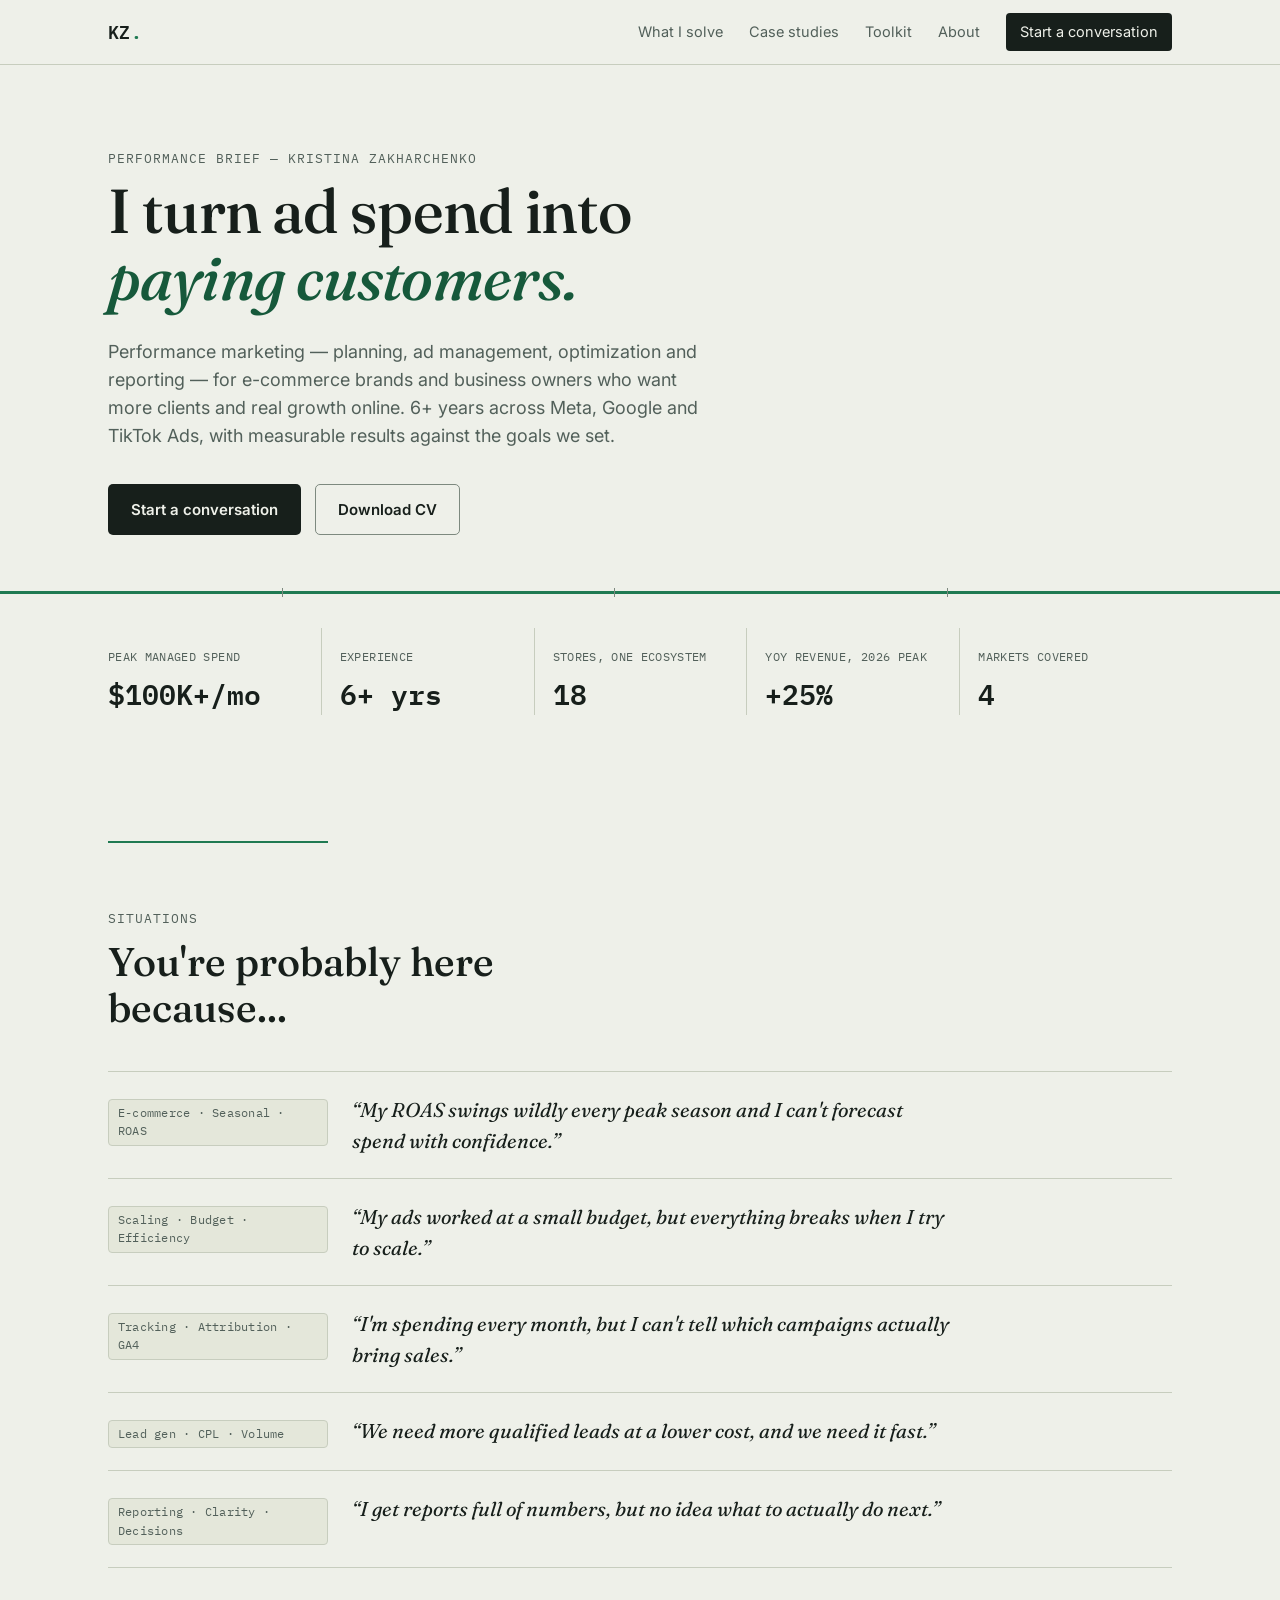
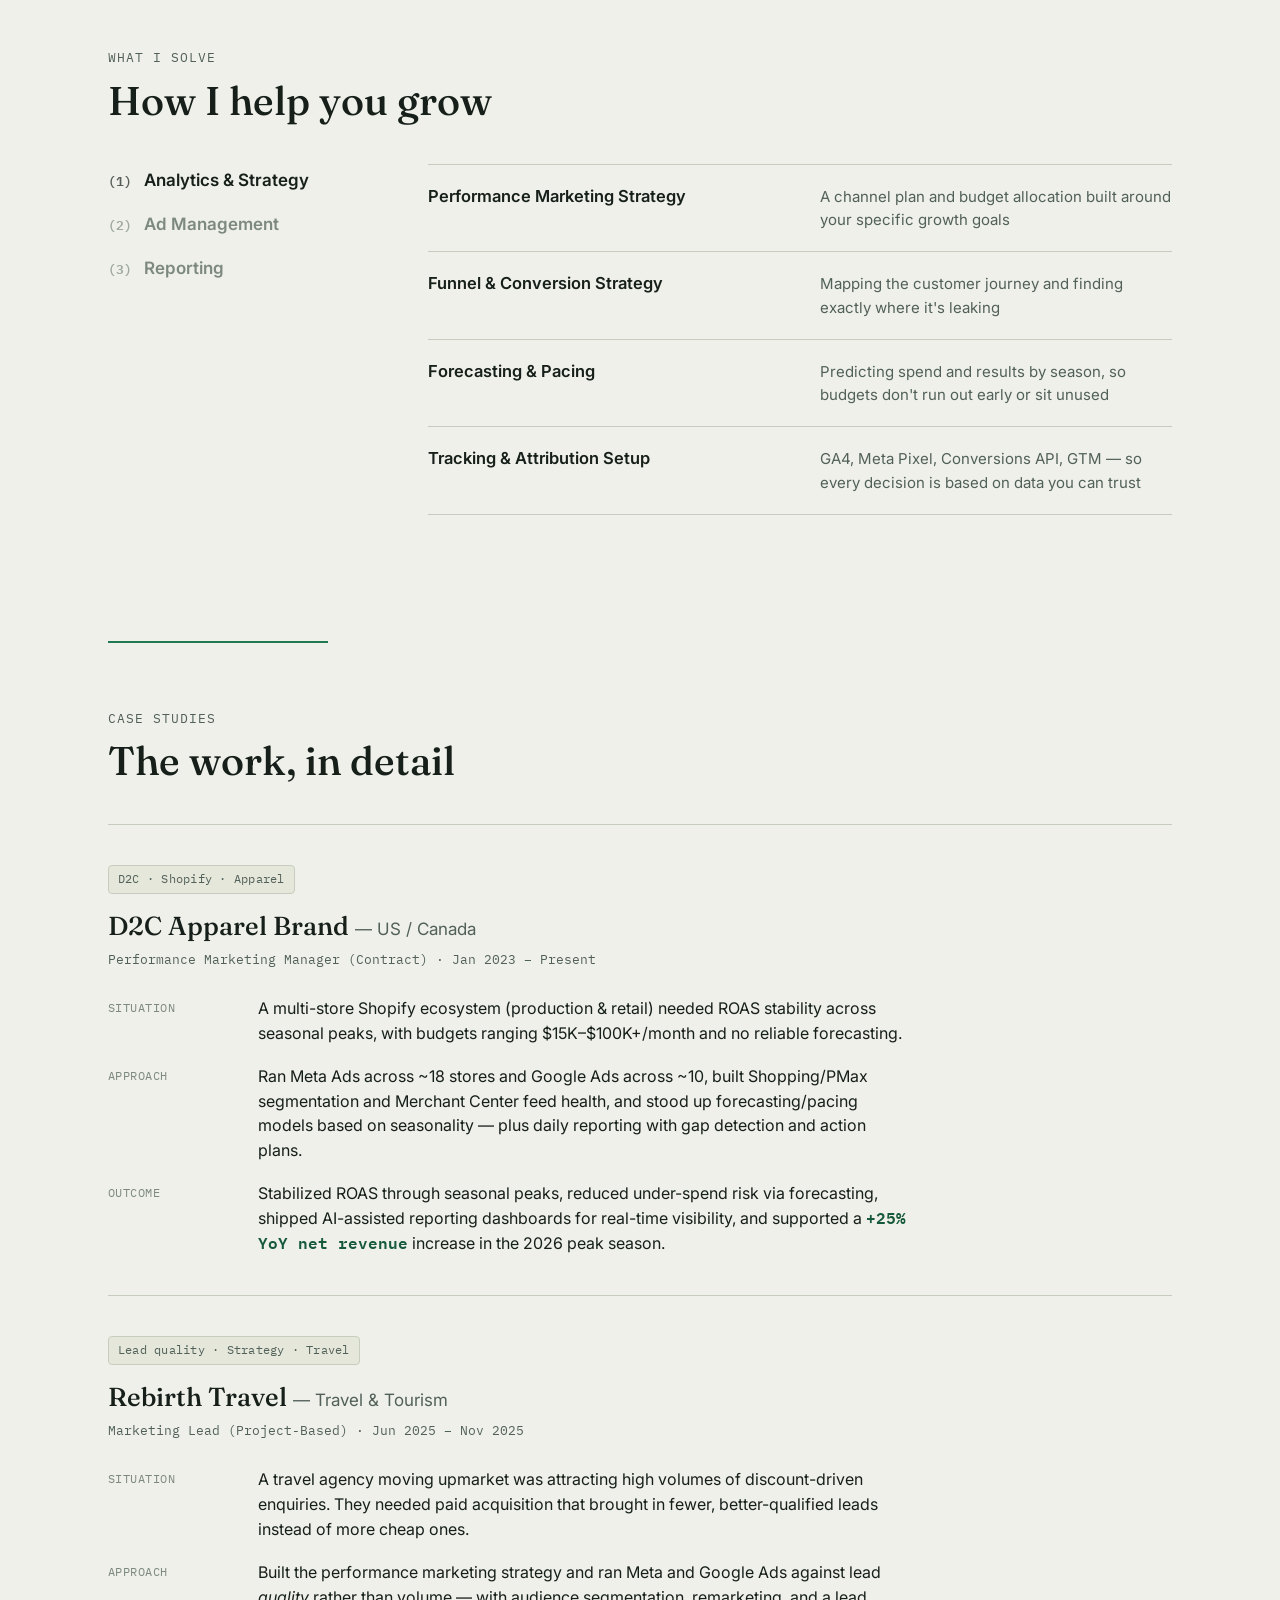
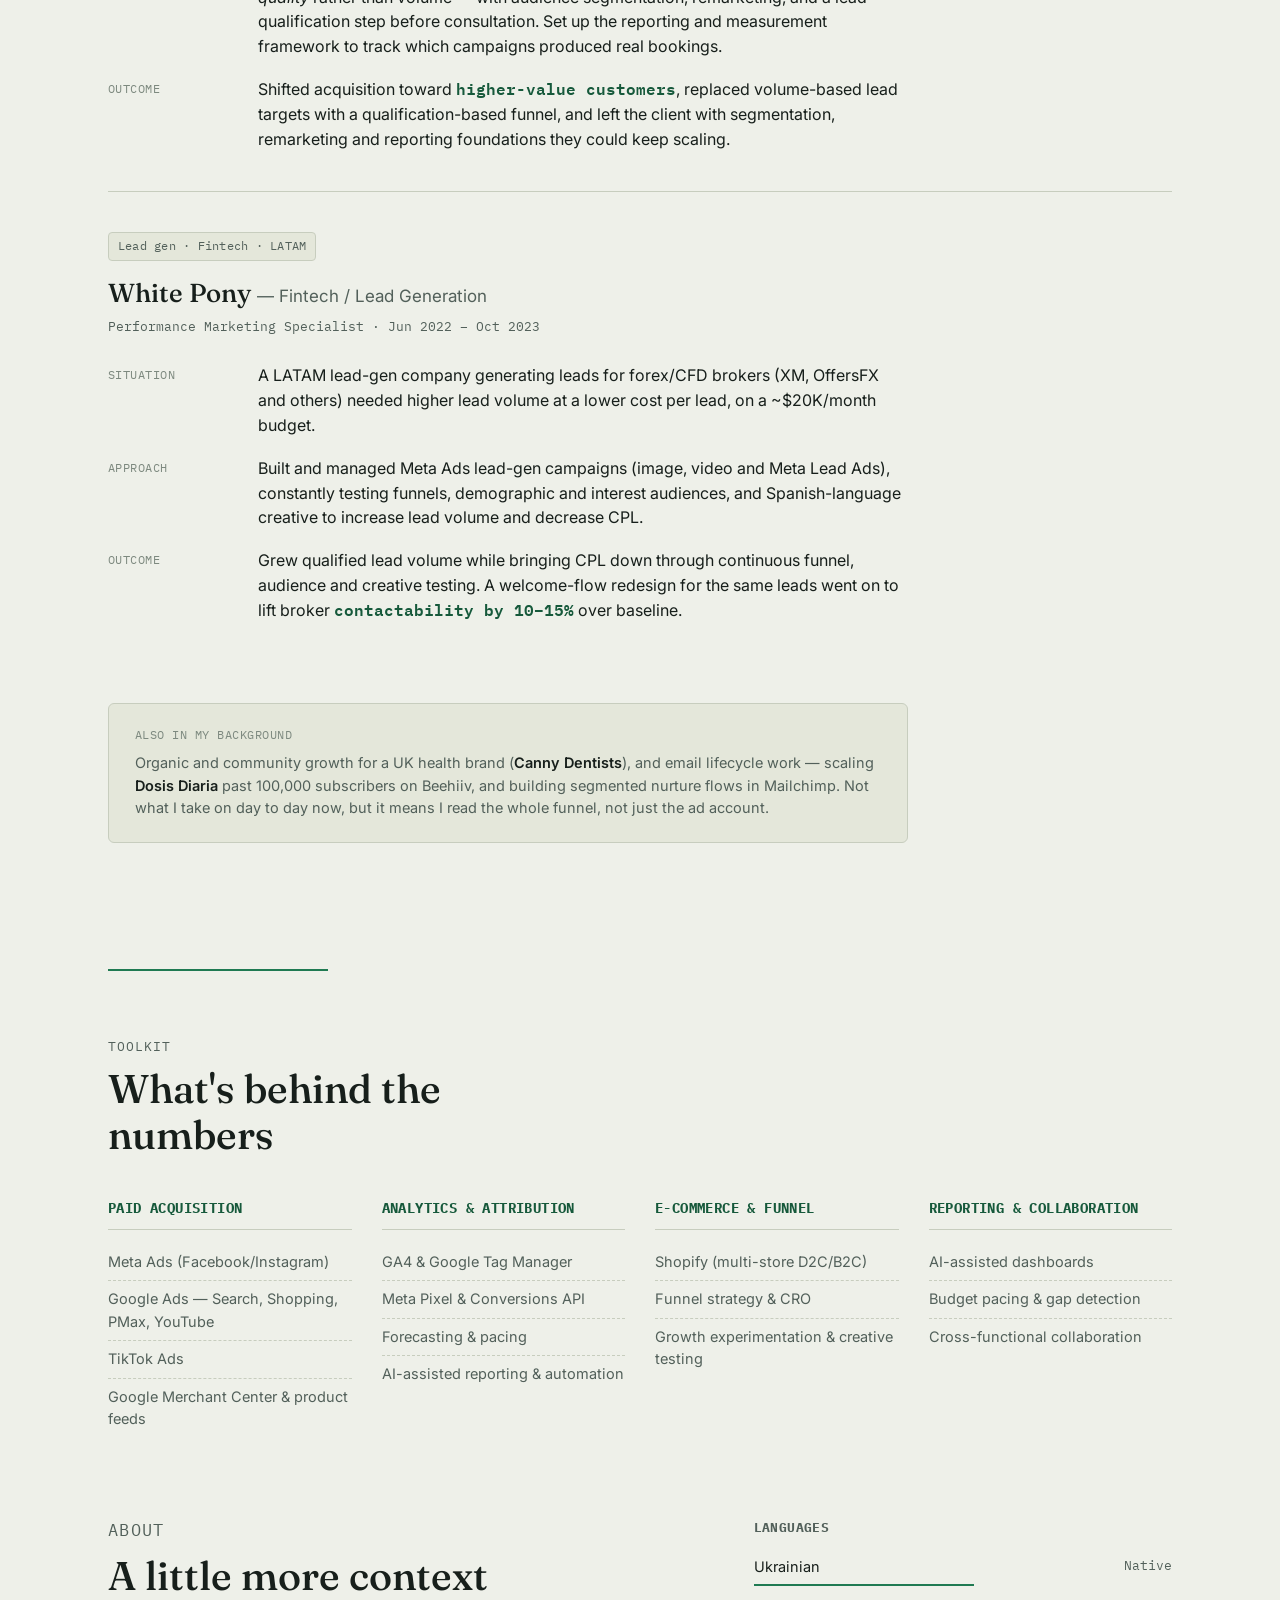
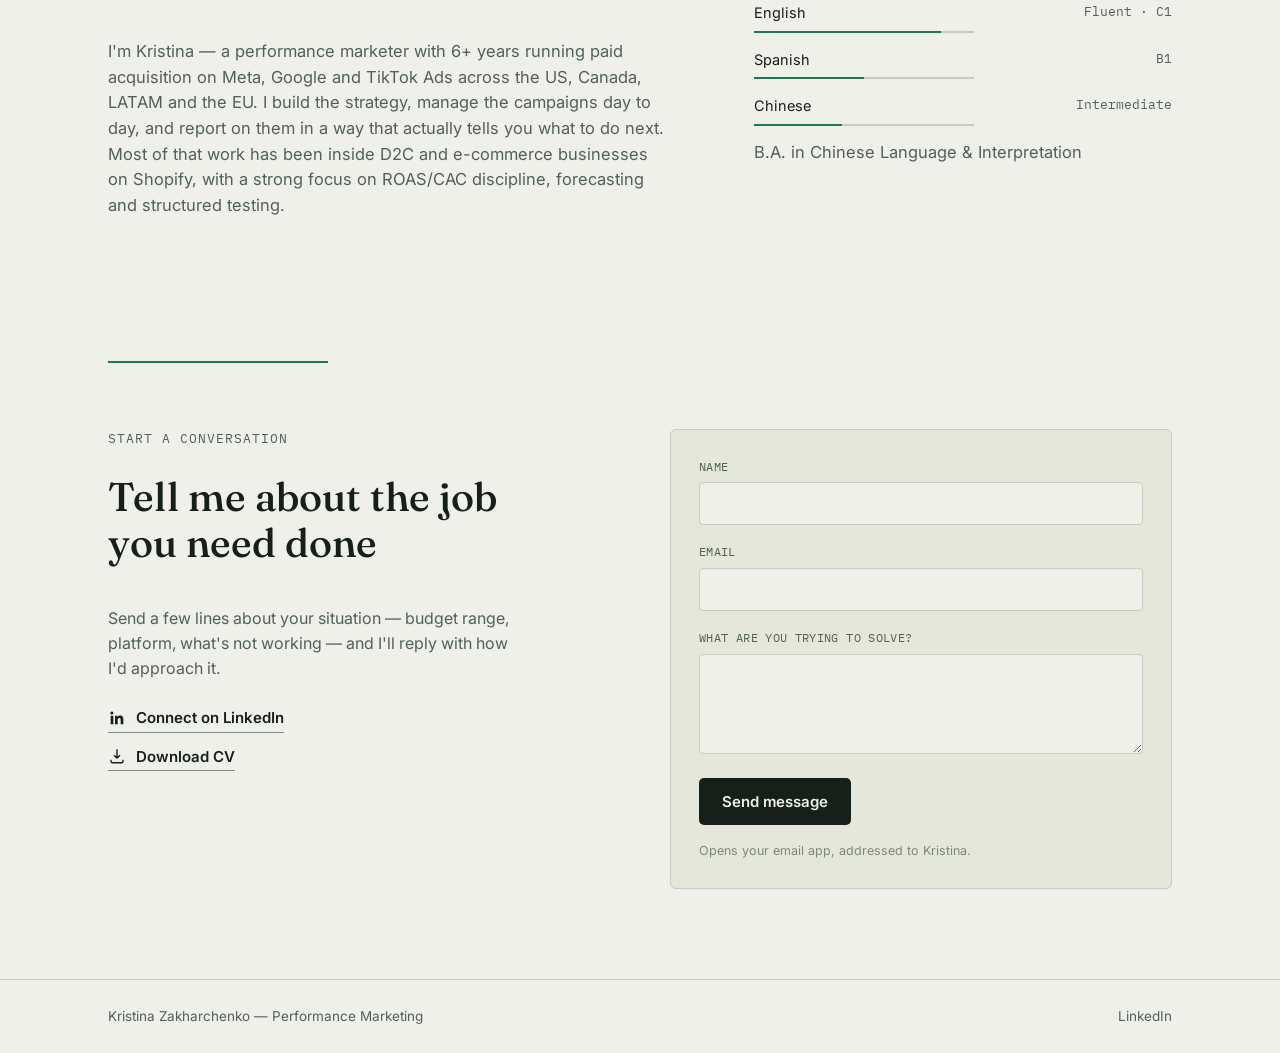
==== index.html @ 35996353 "Site + KZ brand system Personal brand book and asset kit for Kristina Zakharchenko, plus the existin" ====
<!DOCTYPE html>
<html lang="en">
<head>
<meta charset="UTF-8">
<meta name="viewport" content="width=device-width, initial-scale=1.0">
<title>Kristina Zakharchenko — Performance Marketing</title>
<meta name="description" content="I turn unpredictable ad spend into predictable growth. Performance marketing for Shopify D2C brands, funnel builds, and lifecycle systems — 6+ years, budgets from $15K to $100K+/month.">
<meta property="og:title" content="Kristina Zakharchenko — Performance Marketing">
<meta property="og:description" content="I turn unpredictable ad spend into predictable growth. Performance marketing for Shopify D2C brands, funnel builds, and lifecycle systems.">
<meta property="og:type" content="website">
<link rel="icon" href="data:image/svg+xml,<svg xmlns=%22http://www.w3.org/2000/svg%22 viewBox=%220 0 100 100%22><rect width=%22100%22 height=%22100%22 rx=%2220%22 fill=%22%23171F1B%22/><text x=%2250%22 y=%2266%22 font-size=%2246%22 font-family=%22monospace%22 fill=%22%23EEF0E9%22 text-anchor=%22middle%22>KZ</text></svg>">
<link rel="preconnect" href="https://fonts.googleapis.com">
<link rel="preconnect" href="https://fonts.gstatic.com" crossorigin>
<link href="https://fonts.googleapis.com/css2?family=Fraunces:ital,opsz,wght@0,9..144,400;0,9..144,500;0,9..144,600;1,9..144,500&family=Inter:wght@400;500;600&family=IBM+Plex+Mono:wght@400;500;600&display=swap" rel="stylesheet">
<link rel="stylesheet" href="styles.css">
</head>
<body>

<a class="skip-link" href="#main">Skip to content</a>

<header class="site-header">
  <div class="wrap header-row">
    <a class="logo" href="#top" aria-label="Kristina Zakharchenko, top of page">KZ<span class="logo-dot">.</span></a>
    <nav class="site-nav" aria-label="Primary">
      <a href="#jobs">What I solve</a>
      <a href="#cases">Case studies</a>
      <a href="#competencies">Toolkit</a>
      <a href="#about">About</a>
      <a href="#contact" class="nav-cta">Start a conversation</a>
    </nav>
  </div>
</header>

<main id="main">

  <!-- HERO -->
  <section class="hero" id="top">
    <div class="wrap">
      <p class="eyebrow">Performance brief — Kristina Zakharchenko</p>
      <h1 class="hero-headline">I turn ad spend into <em>paying customers.</em></h1>
      <p class="hero-sub">Performance marketing — planning, ad management, optimization and reporting — for e-commerce brands and business owners who want more clients and real growth online. 6+ years across Meta, Google and TikTok Ads, with measurable results against the goals we set.</p>
      <div class="hero-actions">
        <a href="#contact" class="btn btn-primary">Start a conversation</a>
        <a href="assets/Kristina-Zakharchenko-CV.docx" class="btn btn-ghost" download>Download CV</a>
      </div>
    </div>

    <div class="pacing-bar" role="presentation" aria-hidden="true">
      <span class="pacing-fill"></span>
      <span class="pacing-tick" style="left:22%"></span>
      <span class="pacing-tick" style="left:48%"></span>
      <span class="pacing-tick" style="left:74%"></span>
    </div>

    <div class="wrap">
      <dl class="kpi-ticker">
        <div class="kpi">
          <dt>Peak managed spend</dt>
          <dd><span class="count-up" data-target="100" data-prefix="$" data-suffix="K+/mo">0</span></dd>
        </div>
        <div class="kpi">
          <dt>Experience</dt>
          <dd><span class="count-up" data-target="6" data-suffix="+ yrs">0</span></dd>
        </div>
        <div class="kpi">
          <dt>Stores, one ecosystem</dt>
          <dd><span class="count-up" data-target="18" data-suffix="">0</span></dd>
        </div>
        <div class="kpi">
          <dt>YoY revenue, 2026 peak</dt>
          <dd><span class="count-up" data-target="25" data-prefix="+" data-suffix="%">0</span></dd>
        </div>
        <div class="kpi">
          <dt>Markets covered</dt>
          <dd><span class="count-up" data-target="4" data-suffix="">0</span></dd>
        </div>
      </dl>
    </div>
  </section>

  <div class="divider"><div class="wrap"><span class="pacing-bar pacing-bar--sm"><span class="pacing-fill"></span></span></div></div>

  <!-- SITUATIONS -->
  <section class="situations" id="situations">
    <div class="wrap">
      <p class="eyebrow">Situations</p>
      <h2 class="section-title">You're probably here because...</h2>
      <ul class="situation-log">
        <li>
          <span class="tag">E-commerce · Seasonal · ROAS</span>
          <p>“My ROAS swings wildly every peak season and I can't forecast spend with confidence.”</p>
        </li>
        <li>
          <span class="tag">Scaling · Budget · Efficiency</span>
          <p>“My ads worked at a small budget, but everything breaks when I try to scale.”</p>
        </li>
        <li>
          <span class="tag">Tracking · Attribution · GA4</span>
          <p>“I'm spending every month, but I can't tell which campaigns actually bring sales.”</p>
        </li>
        <li>
          <span class="tag">Lead gen · CPL · Volume</span>
          <p>“We need more qualified leads at a lower cost, and we need it fast.”</p>
        </li>
        <li>
          <span class="tag">Reporting · Clarity · Decisions</span>
          <p>“I get reports full of numbers, but no idea what to actually do next.”</p>
        </li>
      </ul>
    </div>
  </section>

  <!-- SERVICES -->
  <section class="services" id="jobs">
    <div class="wrap">
      <p class="eyebrow">What I solve</p>
      <h2 class="section-title">How I help you grow</h2>

      <div class="services-layout">
        <nav class="service-nav" aria-label="Service categories">
          <button class="service-nav-item is-active" data-category="strategy" aria-current="true">
            <span class="service-num">(1)</span> Analytics &amp; Strategy
          </button>
          <button class="service-nav-item" data-category="ads">
            <span class="service-num">(2)</span> Ad Management
          </button>
          <button class="service-nav-item" data-category="reporting">
            <span class="service-num">(3)</span> Reporting
          </button>
        </nav>

        <div class="service-panels">
          <div class="service-panel is-active" data-panel="strategy">
            <div class="service-row">
              <h3>Performance Marketing Strategy</h3>
              <p>A channel plan and budget allocation built around your specific growth goals</p>
            </div>
            <div class="service-row">
              <h3>Funnel &amp; Conversion Strategy</h3>
              <p>Mapping the customer journey and finding exactly where it's leaking</p>
            </div>
            <div class="service-row">
              <h3>Forecasting &amp; Pacing</h3>
              <p>Predicting spend and results by season, so budgets don't run out early or sit unused</p>
            </div>
            <div class="service-row">
              <h3>Tracking &amp; Attribution Setup</h3>
              <p>GA4, Meta Pixel, Conversions API, GTM — so every decision is based on data you can trust</p>
            </div>
          </div>

          <div class="service-panel" data-panel="ads">
            <div class="service-row">
              <h3>Meta Ads (Facebook &amp; Instagram)</h3>
              <p>Campaign builds, audience structure, and ongoing creative testing</p>
            </div>
            <div class="service-row">
              <h3>Google Ads</h3>
              <p>Search, Shopping, Performance Max, and YouTube</p>
            </div>
            <div class="service-row">
              <h3>TikTok Ads</h3>
              <p>Campaign setup and creative-led testing on a fast-moving platform</p>
            </div>
            <div class="service-row">
              <h3>Product Feed &amp; Merchant Center</h3>
              <p>Feed health and shopping setup for e-commerce catalogs</p>
            </div>
            <div class="service-row">
              <h3>Daily Optimization</h3>
              <p>Bid, budget, and audience adjustments against the ROAS/CAC targets we agree on</p>
            </div>
          </div>

          <div class="service-panel" data-panel="reporting">
            <div class="service-row">
              <h3>AI-Assisted Dashboards</h3>
              <p>Automated, real-time reporting instead of static weekly exports</p>
            </div>
            <div class="service-row">
              <h3>Daily Performance Tracking</h3>
              <p>Gap detection with action plans, not just a number on a screen</p>
            </div>
            <div class="service-row">
              <h3>Custom KPI Reporting</h3>
              <p>Built around what actually matters to your business, not vanity metrics</p>
            </div>
            <div class="service-row">
              <h3>Forecast vs. Actual</h3>
              <p>Tracking whether spend is pacing on target, and flagging it early if it's not</p>
            </div>
          </div>
        </div>
      </div>
    </div>
  </section>

  <div class="divider"><div class="wrap"><span class="pacing-bar pacing-bar--sm"><span class="pacing-fill"></span></span></div></div>

  <!-- CASE STUDIES -->
  <section class="cases" id="cases">
    <div class="wrap">
      <p class="eyebrow">Case studies</p>
      <h2 class="section-title">The work, in detail</h2>

      <article class="case" id="case-roas">
        <header class="case-head">
          <span class="tag">D2C · Shopify · Apparel</span>
          <h3>D2C Apparel Brand <span class="case-region">— US / Canada</span></h3>
          <p class="case-role">Performance Marketing Manager (Contract) · Jan 2023 – Present</p>
        </header>
        <div class="case-body">
          <div class="case-row">
            <span class="case-label">Situation</span>
            <p>A multi-store Shopify ecosystem (production &amp; retail) needed ROAS stability across seasonal peaks, with budgets ranging $15K–$100K+/month and no reliable forecasting.</p>
          </div>
          <div class="case-row">
            <span class="case-label">Approach</span>
            <p>Ran Meta Ads across ~18 stores and Google Ads across ~10, built Shopping/PMax segmentation and Merchant Center feed health, and stood up forecasting/pacing models based on seasonality — plus daily reporting with gap detection and action plans.</p>
          </div>
          <div class="case-row">
            <span class="case-label">Outcome</span>
            <p>Stabilized ROAS through seasonal peaks, reduced under-spend risk via forecasting, shipped AI-assisted reporting dashboards for real-time visibility, and supported a <strong class="stat">+25% YoY net revenue</strong> increase in the 2026 peak season.</p>
          </div>
        </div>
      </article>

      <article class="case" id="case-rebrand">
        <header class="case-head">
          <span class="tag">Lead quality · Strategy · Travel</span>
          <h3>Rebirth Travel <span class="case-region">— Travel &amp; Tourism</span></h3>
          <p class="case-role">Marketing Lead (Project-Based) · Jun 2025 – Nov 2025</p>
        </header>
        <div class="case-body">
          <div class="case-row">
            <span class="case-label">Situation</span>
            <p>A travel agency moving upmarket was attracting high volumes of discount-driven enquiries. They needed paid acquisition that brought in fewer, better-qualified leads instead of more cheap ones.</p>
          </div>
          <div class="case-row">
            <span class="case-label">Approach</span>
            <p>Built the performance marketing strategy and ran Meta and Google Ads against lead <em>quality</em> rather than volume — with audience segmentation, remarketing, and a lead qualification step before consultation. Set up the reporting and measurement framework to track which campaigns produced real bookings.</p>
          </div>
          <div class="case-row">
            <span class="case-label">Outcome</span>
            <p>Shifted acquisition toward <strong class="stat">higher-value customers</strong>, replaced volume-based lead targets with a qualification-based funnel, and left the client with segmentation, remarketing and reporting foundations they could keep scaling.</p>
          </div>
        </div>
      </article>

      <article class="case" id="case-leadgen">
        <header class="case-head">
          <span class="tag">Lead gen · Fintech · LATAM</span>
          <h3>White Pony <span class="case-region">— Fintech / Lead Generation</span></h3>
          <p class="case-role">Performance Marketing Specialist · Jun 2022 – Oct 2023</p>
        </header>
        <div class="case-body">
          <div class="case-row">
            <span class="case-label">Situation</span>
            <p>A LATAM lead-gen company generating leads for forex/CFD brokers (XM, OffersFX and others) needed higher lead volume at a lower cost per lead, on a ~$20K/month budget.</p>
          </div>
          <div class="case-row">
            <span class="case-label">Approach</span>
            <p>Built and managed Meta Ads lead-gen campaigns (image, video and Meta Lead Ads), constantly testing funnels, demographic and interest audiences, and Spanish-language creative to increase lead volume and decrease CPL.</p>
          </div>
          <div class="case-row">
            <span class="case-label">Outcome</span>
            <p>Grew qualified lead volume while bringing CPL down through continuous funnel, audience and creative testing. A welcome-flow redesign for the same leads went on to lift broker <strong class="stat">contactability by 10–15%</strong> over baseline.</p>
          </div>
        </div>
      </article>

      <div class="also">
        <p class="also-label">Also in my background</p>
        <p class="also-text">Organic and community growth for a UK health brand (<strong>Canny Dentists</strong>), and email lifecycle work — scaling <strong>Dosis Diaria</strong> past 100,000 subscribers on Beehiiv, and building segmented nurture flows in Mailchimp. Not what I take on day to day now, but it means I read the whole funnel, not just the ad account.</p>
      </div>

    </div>
  </section>

  <div class="divider"><div class="wrap"><span class="pacing-bar pacing-bar--sm"><span class="pacing-fill"></span></span></div></div>

  <!-- COMPETENCIES -->
  <section class="competencies" id="competencies">
    <div class="wrap">
      <p class="eyebrow">Toolkit</p>
      <h2 class="section-title">What's behind the numbers</h2>
      <div class="comp-grid">
        <div class="comp-group">
          <h3>Paid acquisition</h3>
          <ul class="chip-list">
            <li>Meta Ads (Facebook/Instagram)</li>
            <li>Google Ads — Search, Shopping, PMax, YouTube</li>
            <li>TikTok Ads</li>
            <li>Google Merchant Center &amp; product feeds</li>
          </ul>
        </div>
        <div class="comp-group">
          <h3>Analytics &amp; attribution</h3>
          <ul class="chip-list">
            <li>GA4 &amp; Google Tag Manager</li>
            <li>Meta Pixel &amp; Conversions API</li>
            <li>Forecasting &amp; pacing</li>
            <li>AI-assisted reporting &amp; automation</li>
          </ul>
        </div>
        <div class="comp-group">
          <h3>E-commerce &amp; funnel</h3>
          <ul class="chip-list">
            <li>Shopify (multi-store D2C/B2C)</li>
            <li>Funnel strategy &amp; CRO</li>
            <li>Growth experimentation &amp; creative testing</li>
          </ul>
        </div>
        <div class="comp-group">
          <h3>Reporting &amp; collaboration</h3>
          <ul class="chip-list">
            <li>AI-assisted dashboards</li>
            <li>Budget pacing &amp; gap detection</li>
            <li>Cross-functional collaboration</li>
          </ul>
        </div>
      </div>
    </div>
  </section>

  <!-- ABOUT -->
  <section class="about" id="about">
    <div class="wrap about-grid">
      <div>
        <p class="eyebrow">About</p>
        <h2 class="section-title">A little more context</h2>
        <p>I'm Kristina — a performance marketer with 6+ years running paid acquisition on Meta, Google and TikTok Ads across the US, Canada, LATAM and the EU. I build the strategy, manage the campaigns day to day, and report on them in a way that actually tells you what to do next. Most of that work has been inside D2C and e-commerce businesses on Shopify, with a strong focus on ROAS/CAC discipline, forecasting and structured testing.</p>
      </div>
      <div class="languages">
        <h3>Languages</h3>
        <ul class="lang-list">
          <li>
            <div class="lang-row"><span>Ukrainian</span><span class="lang-level">Native</span></div>
            <span class="pacing-bar pacing-bar--sm"><span class="pacing-fill" style="width:100%"></span></span>
          </li>
          <li>
            <div class="lang-row"><span>English</span><span class="lang-level">Fluent · C1</span></div>
            <span class="pacing-bar pacing-bar--sm"><span class="pacing-fill" style="width:85%"></span></span>
          </li>
          <li>
            <div class="lang-row"><span>Spanish</span><span class="lang-level">B1</span></div>
            <span class="pacing-bar pacing-bar--sm"><span class="pacing-fill" style="width:50%"></span></span>
          </li>
          <li>
            <div class="lang-row"><span>Chinese</span><span class="lang-level">Intermediate</span></div>
            <span class="pacing-bar pacing-bar--sm"><span class="pacing-fill" style="width:40%"></span></span>
          </li>
        </ul>
        <p class="lang-note">B.A. in Chinese Language &amp; Interpretation</p>
      </div>
    </div>
  </section>

  <div class="divider"><div class="wrap"><span class="pacing-bar pacing-bar--sm"><span class="pacing-fill"></span></span></div></div>

  <!-- CONTACT -->
  <section class="contact" id="contact">
    <div class="wrap contact-grid">
      <div>
        <p class="eyebrow">Start a conversation</p>
        <h2 class="section-title">Tell me about the job you need done</h2>
        <p>Send a few lines about your situation — budget range, platform, what's not working — and I'll reply with how I'd approach it.</p>
        <div class="contact-links">
          <a href="https://www.linkedin.com/in/kristina-zakharchenko-262657235/" target="_blank" rel="noopener" class="contact-link">
            <svg width="18" height="18" viewBox="0 0 24 24" fill="currentColor" aria-hidden="true"><path d="M20.45 20.45h-3.56v-5.57c0-1.33-.02-3.04-1.85-3.04-1.85 0-2.14 1.45-2.14 2.94v5.67H9.34V9h3.41v1.56h.05c.47-.9 1.63-1.85 3.36-1.85 3.6 0 4.27 2.37 4.27 5.45v6.29zM5.34 7.43a2.07 2.07 0 1 1 0-4.13 2.07 2.07 0 0 1 0 4.13zM7.12 20.45H3.56V9h3.56v11.45z"/></svg>
            Connect on LinkedIn
          </a>
          <a href="assets/Kristina-Zakharchenko-CV.docx" download class="contact-link">
            <svg width="18" height="18" viewBox="0 0 24 24" fill="none" stroke="currentColor" stroke-width="1.8" aria-hidden="true"><path d="M12 3v12m0 0-4-4m4 4 4-4M4 17v2a2 2 0 0 0 2 2h12a2 2 0 0 0 2-2v-2"/></svg>
            Download CV
          </a>
        </div>
      </div>

      <form class="contact-form" id="contact-form">
        <label for="name">Name</label>
        <input type="text" id="name" name="name" required autocomplete="name">

        <label for="email">Email</label>
        <input type="email" id="email" name="email" required autocomplete="email">

        <label for="message">What are you trying to solve?</label>
        <textarea id="message" name="message" rows="4" required></textarea>

        <button type="submit" class="btn btn-primary">Send message</button>
        <p class="form-note" id="form-note">Opens your email app, addressed to Kristina.</p>
      </form>
    </div>
  </section>

</main>

<footer class="site-footer">
  <div class="wrap footer-row">
    <span>Kristina Zakharchenko — Performance Marketing</span>
    <!-- To surface the brand book publicly, uncomment the line below (styles are ready in .footer-links).
    <a href="brand/brand-book.html" rel="nofollow">Brand book</a> -->
    <a href="https://www.linkedin.com/in/kristina-zakharchenko-262657235/" target="_blank" rel="noopener">LinkedIn</a>
  </div>
</footer>

<script src="script.js"></script>
</body>
</html>
---- styles.css ----
/* ===== Tokens ===== */
:root {
  --paper: #EEF0E9;
  --paper-alt: #E4E7DA;
  --paper-deep: #DEE2D2;
  --ink: #171F1B;
  --ink-soft: #52605A;
  --ink-faint: #7D897F;
  --growth: #1F7A52;
  --growth-deep: #16593B;
  --signal: #C1502B;
  --line: #C7CDBE;

  --font-display: "Fraunces", Georgia, serif;
  --font-body: "Inter", -apple-system, BlinkMacSystemFont, sans-serif;
  --font-mono: "IBM Plex Mono", ui-monospace, monospace;

  --wrap: 1120px;
  --radius: 6px;
}

* { box-sizing: border-box; }
html { scroll-behavior: smooth; }
@media (prefers-reduced-motion: reduce) {
  html { scroll-behavior: auto; }
  * { animation-duration: 0.01ms !important; animation-iteration-count: 1 !important; transition-duration: 0.01ms !important; }
}

body {
  margin: 0;
  background: var(--paper);
  color: var(--ink);
  font-family: var(--font-body);
  font-size: 16px;
  line-height: 1.55;
  -webkit-font-smoothing: antialiased;
}

.wrap {
  max-width: var(--wrap);
  margin: 0 auto;
  padding: 0 28px;
}

a { color: inherit; }

.skip-link {
  position: absolute;
  left: -999px;
  top: 0;
  background: var(--ink);
  color: var(--paper);
  padding: 10px 16px;
  z-index: 100;
}
.skip-link:focus {
  left: 12px;
  top: 12px;
}

:focus-visible {
  outline: 2px solid var(--growth);
  outline-offset: 3px;
}

/* ===== Type helpers ===== */
.eyebrow {
  font-family: var(--font-mono);
  font-size: 12.5px;
  letter-spacing: 0.08em;
  text-transform: uppercase;
  color: var(--ink-soft);
  margin: 0 0 10px;
}

.section-title {
  font-family: var(--font-display);
  font-weight: 500;
  font-size: clamp(28px, 3.6vw, 40px);
  line-height: 1.15;
  margin: 0 0 40px;
  max-width: 16ch;
}

.tag {
  display: inline-block;
  font-family: var(--font-mono);
  font-size: 12px;
  letter-spacing: 0.02em;
  color: var(--ink-soft);
  background: var(--paper-alt);
  border: 1px solid var(--line);
  border-radius: 4px;
  padding: 4px 9px;
}
.tag--growth {
  color: var(--growth-deep);
  background: #E1EEE5;
  border-color: #BFDBC9;
}

.stat {
  color: var(--growth-deep);
  font-family: var(--font-mono);
  font-weight: 600;
}

/* ===== Header ===== */
.site-header {
  position: sticky;
  top: 0;
  z-index: 50;
  background: rgba(238, 240, 233, 0.9);
  backdrop-filter: blur(6px);
  border-bottom: 1px solid var(--line);
}

.header-row {
  display: flex;
  align-items: center;
  justify-content: space-between;
  height: 64px;
}

.logo {
  font-family: var(--font-mono);
  font-weight: 600;
  font-size: 18px;
  text-decoration: none;
  letter-spacing: 0.02em;
}
.logo-dot { color: var(--growth); }

.site-nav {
  display: flex;
  align-items: center;
  gap: 26px;
  font-size: 14.5px;
}
.site-nav a {
  text-decoration: none;
  color: var(--ink-soft);
  transition: color 0.15s ease;
}
.site-nav a:hover { color: var(--ink); }
.nav-cta {
  color: var(--paper) !important;
  background: var(--ink);
  padding: 8px 14px;
  border-radius: 4px;
}
.nav-cta:hover { background: var(--growth-deep) !important; color: var(--paper) !important; }

/* ===== Buttons ===== */
.btn {
  display: inline-flex;
  align-items: center;
  gap: 8px;
  font-family: var(--font-body);
  font-weight: 600;
  font-size: 15px;
  text-decoration: none;
  padding: 13px 22px;
  border-radius: 5px;
  border: 1px solid transparent;
  cursor: pointer;
  transition: transform 0.15s ease, background 0.15s ease, border-color 0.15s ease;
}
.btn:hover { transform: translateY(-1px); }
.btn-primary {
  background: var(--ink);
  color: var(--paper);
}
.btn-primary:hover { background: var(--growth-deep); }
.btn-ghost {
  background: transparent;
  color: var(--ink);
  border-color: var(--ink-faint);
}
.btn-ghost:hover { border-color: var(--ink); }

/* ===== Hero ===== */
.hero { padding: 84px 0 0; }

.hero-headline {
  font-family: var(--font-display);
  font-weight: 500;
  font-size: clamp(36px, 5.6vw, 62px);
  line-height: 1.08;
  letter-spacing: -0.01em;
  margin: 0 0 26px;
  max-width: 17ch;
}
.hero-headline em {
  font-style: italic;
  color: var(--growth-deep);
}

.hero-sub {
  font-size: 18px;
  color: var(--ink-soft);
  max-width: 56ch;
  margin: 0 0 34px;
}

.hero-actions {
  display: flex;
  gap: 14px;
  flex-wrap: wrap;
  margin-bottom: 56px;
}

/* ===== Pacing bar (signature motif) ===== */
.pacing-bar {
  position: relative;
  display: block;
  height: 3px;
  width: 100%;
  background: var(--line);
  margin: 0;
}
.pacing-fill {
  position: absolute;
  left: 0; top: 0; bottom: 0;
  width: 0%;
  background: var(--growth);
  transition: width 1.1s cubic-bezier(.2,.7,.3,1);
}
.pacing-bar.in-view .pacing-fill { width: 100%; }
.pacing-tick {
  position: absolute;
  top: -3px;
  width: 1px;
  height: 9px;
  background: var(--ink-faint);
}
.pacing-bar--sm { max-width: 220px; height: 2px; }

.divider { padding: 56px 0; }

/* ===== KPI ticker ===== */
.kpi-ticker {
  display: grid;
  grid-template-columns: repeat(5, 1fr);
  gap: 0;
  margin: 34px 0 70px;
  padding: 0;
}
.kpi {
  padding: 20px 18px 0 0;
  border-left: 1px solid var(--line);
  padding-left: 18px;
}
.kpi:first-child { border-left: none; padding-left: 0; }
.kpi dt {
  font-family: var(--font-mono);
  font-size: 11.5px;
  letter-spacing: 0.03em;
  color: var(--ink-soft);
  margin-bottom: 6px;
  text-transform: uppercase;
}
.kpi dd {
  margin: 0;
  font-family: var(--font-mono);
  font-weight: 600;
  font-size: clamp(20px, 2.2vw, 28px);
  color: var(--ink);
}

/* ===== Situations ===== */
.situations { padding: 10px 0 70px; }
.situation-log { list-style: none; margin: 0; padding: 0; }
.situation-log li {
  padding: 22px 0;
  border-top: 1px solid var(--line);
  display: grid;
  grid-template-columns: 220px 1fr;
  gap: 24px;
  align-items: baseline;
}
.situation-log li:last-child { border-bottom: 1px solid var(--line); }
.situation-log p {
  margin: 0;
  font-family: var(--font-display);
  font-size: 20px;
  font-style: italic;
  color: var(--ink);
  max-width: 46ch;
}

/* ===== Services ===== */
.services { padding: 10px 0 70px; }
.services-layout {
  display: grid;
  grid-template-columns: 260px 1fr;
  gap: 60px;
  align-items: start;
}

.service-nav {
  display: flex;
  flex-direction: column;
  gap: 10px;
  position: sticky;
  top: 96px;
}
.service-nav-item {
  display: flex;
  align-items: baseline;
  gap: 12px;
  background: none;
  border: none;
  padding: 6px 0;
  font-family: var(--font-body);
  font-weight: 600;
  font-size: 17px;
  color: var(--ink-faint);
  text-align: left;
  cursor: pointer;
  transition: color 0.15s ease;
}
.service-nav-item:hover { color: var(--ink-soft); }
.service-nav-item.is-active { color: var(--ink); }
.service-num {
  font-family: var(--font-mono);
  font-size: 13px;
  color: inherit;
  opacity: 0.7;
}

.service-panel { display: none; }
.service-panel.is-active { display: block; }

.service-row {
  display: grid;
  grid-template-columns: 1fr 1fr;
  gap: 40px;
  padding: 20px 0;
  border-top: 1px solid var(--line);
}
.service-row:last-child { border-bottom: 1px solid var(--line); }
.service-row h3 {
  font-family: var(--font-body);
  font-weight: 600;
  font-size: 16.5px;
  margin: 0;
  line-height: 1.35;
}
.service-row p {
  margin: 0;
  font-size: 15px;
  color: var(--ink-soft);
}

/* ===== Case studies ===== */
.cases { padding: 10px 0 70px; }
.case {
  padding: 40px 0;
  border-top: 1px solid var(--line);
}
.case:last-child { border-bottom: 1px solid var(--line); }
.case-head h3 {
  font-family: var(--font-display);
  font-weight: 500;
  font-size: 26px;
  margin: 12px 0 4px;
}
.case-region {
  font-family: var(--font-body);
  font-weight: 400;
  color: var(--ink-soft);
  font-size: 17px;
}
.case-role {
  font-family: var(--font-mono);
  font-size: 13px;
  color: var(--ink-soft);
  margin: 0 0 26px;
}
.case-body {
  display: grid;
  gap: 18px;
  max-width: 800px;
}
.case-row {
  display: grid;
  grid-template-columns: 130px 1fr;
  gap: 20px;
}
.case-label {
  font-family: var(--font-mono);
  font-size: 12px;
  letter-spacing: 0.04em;
  text-transform: uppercase;
  color: var(--ink-faint);
  padding-top: 3px;
}
.case-row p { margin: 0; }

/* ===== Also-in-background note ===== */
.also {
  margin-top: 40px;
  padding: 22px 26px;
  background: var(--paper-alt);
  border: 1px solid var(--line);
  border-radius: var(--radius);
  max-width: 800px;
}
.also-label {
  font-family: var(--font-mono);
  font-size: 12px;
  letter-spacing: 0.04em;
  text-transform: uppercase;
  color: var(--ink-faint);
  margin: 0 0 8px;
}
.also-text {
  margin: 0;
  font-size: 14.5px;
  color: var(--ink-soft);
}
.also-text strong { color: var(--ink); font-weight: 600; }

/* ===== Competencies ===== */
.competencies { padding: 10px 0 70px; }
.comp-grid {
  display: grid;
  grid-template-columns: repeat(4, 1fr);
  gap: 30px;
}
.comp-group h3 {
  font-family: var(--font-mono);
  font-size: 13.5px;
  text-transform: uppercase;
  letter-spacing: 0.03em;
  color: var(--growth-deep);
  margin: 0 0 14px;
  padding-bottom: 10px;
  border-bottom: 1px solid var(--line);
}
.chip-list {
  list-style: none;
  margin: 0;
  padding: 0;
  font-size: 14.5px;
  color: var(--ink-soft);
}
.chip-list li {
  padding: 7px 0;
  border-bottom: 1px dashed var(--line);
}
.chip-list li:last-child { border-bottom: none; }

/* ===== About ===== */
.about { padding: 10px 0 70px; }
.about-grid {
  display: grid;
  grid-template-columns: 1.4fr 1fr;
  gap: 60px;
}
.about-grid p { color: var(--ink-soft); font-size: 16.5px; max-width: 56ch; }
.languages h3 {
  font-family: var(--font-mono);
  font-size: 13px;
  text-transform: uppercase;
  letter-spacing: 0.03em;
  color: var(--ink-soft);
  margin: 0 0 18px;
}
.lang-list { list-style: none; margin: 0 0 14px; padding: 0; display: grid; gap: 16px; }
.lang-row {
  display: flex;
  justify-content: space-between;
  font-size: 14.5px;
  margin-bottom: 6px;
}
.lang-level { font-family: var(--font-mono); color: var(--ink-soft); font-size: 13px; }
.lang-note { font-size: 13px; color: var(--ink-faint); margin: 0; }

/* ===== Contact ===== */
.contact { padding: 10px 0 90px; }
.contact-grid {
  display: grid;
  grid-template-columns: 1fr 1fr;
  gap: 60px;
  align-items: start;
}
.contact > .wrap > div > p { color: var(--ink-soft); max-width: 42ch; margin-bottom: 26px; }
.contact-links { display: flex; flex-direction: column; gap: 12px; }
.contact-link {
  display: inline-flex;
  align-items: center;
  gap: 10px;
  text-decoration: none;
  font-weight: 600;
  font-size: 15px;
  color: var(--ink);
  width: fit-content;
  padding-bottom: 2px;
  border-bottom: 1px solid var(--ink-faint);
  transition: border-color 0.15s ease, color 0.15s ease;
}
.contact-link:hover { color: var(--growth-deep); border-color: var(--growth-deep); }

.contact-form {
  display: grid;
  gap: 6px;
  background: var(--paper-alt);
  border: 1px solid var(--line);
  border-radius: var(--radius);
  padding: 28px;
}
.contact-form label {
  font-family: var(--font-mono);
  font-size: 12px;
  text-transform: uppercase;
  letter-spacing: 0.03em;
  color: var(--ink-soft);
  margin-top: 12px;
}
.contact-form label:first-child { margin-top: 0; }
.contact-form input,
.contact-form textarea {
  font-family: var(--font-body);
  font-size: 15px;
  color: var(--ink);
  background: var(--paper);
  border: 1px solid var(--line);
  border-radius: 4px;
  padding: 11px 12px;
  resize: vertical;
}
.contact-form input:focus,
.contact-form textarea:focus { border-color: var(--growth); }
.contact-form .btn { margin-top: 18px; width: fit-content; }
.form-note {
  font-size: 12.5px;
  color: var(--ink-faint);
  margin: 10px 0 0;
}

/* ===== Footer ===== */
.site-footer {
  border-top: 1px solid var(--line);
  padding: 26px 0;
}
.footer-row {
  display: flex;
  justify-content: space-between;
  flex-wrap: wrap;
  gap: 10px 22px;
  font-size: 13.5px;
  color: var(--ink-soft);
}
.footer-row a { text-decoration: none; }
.footer-row a:hover { color: var(--ink); }
/* Wrapper for multiple footer links — used if the brand-book link is re-enabled in index.html */
.footer-links { display: flex; gap: 22px; }
.footer-links a { white-space: nowrap; }

/* ===== Reveal ===== */
.reveal {
  opacity: 0;
  transform: translateY(14px);
  transition: opacity 0.6s ease, transform 0.6s ease;
}
.reveal.in-view {
  opacity: 1;
  transform: translateY(0);
}

/* ===== Responsive ===== */
@media (max-width: 900px) {
  .kpi-ticker { grid-template-columns: repeat(2, 1fr); row-gap: 26px; }
  .kpi:nth-child(odd) { border-left: none; padding-left: 0; }
  .services-layout { grid-template-columns: 1fr; gap: 32px; }
  .service-nav { position: static; flex-direction: row; flex-wrap: wrap; gap: 20px; }
  .comp-grid { grid-template-columns: 1fr 1fr; }
  .about-grid, .contact-grid { grid-template-columns: 1fr; gap: 40px; }
  .situation-log li { grid-template-columns: 1fr; gap: 8px; }
  .case-row { grid-template-columns: 1fr; gap: 6px; }
}

@media (max-width: 640px) {
  .site-nav { gap: 14px; font-size: 13px; }
  .site-nav a:not(.nav-cta) { display: none; }
  .service-row { grid-template-columns: 1fr; gap: 6px; }
  .service-nav-item { font-size: 15px; }
  .comp-grid { grid-template-columns: 1fr; }
  .kpi-ticker { grid-template-columns: 1fr 1fr; }
  .hero { padding-top: 56px; }
}
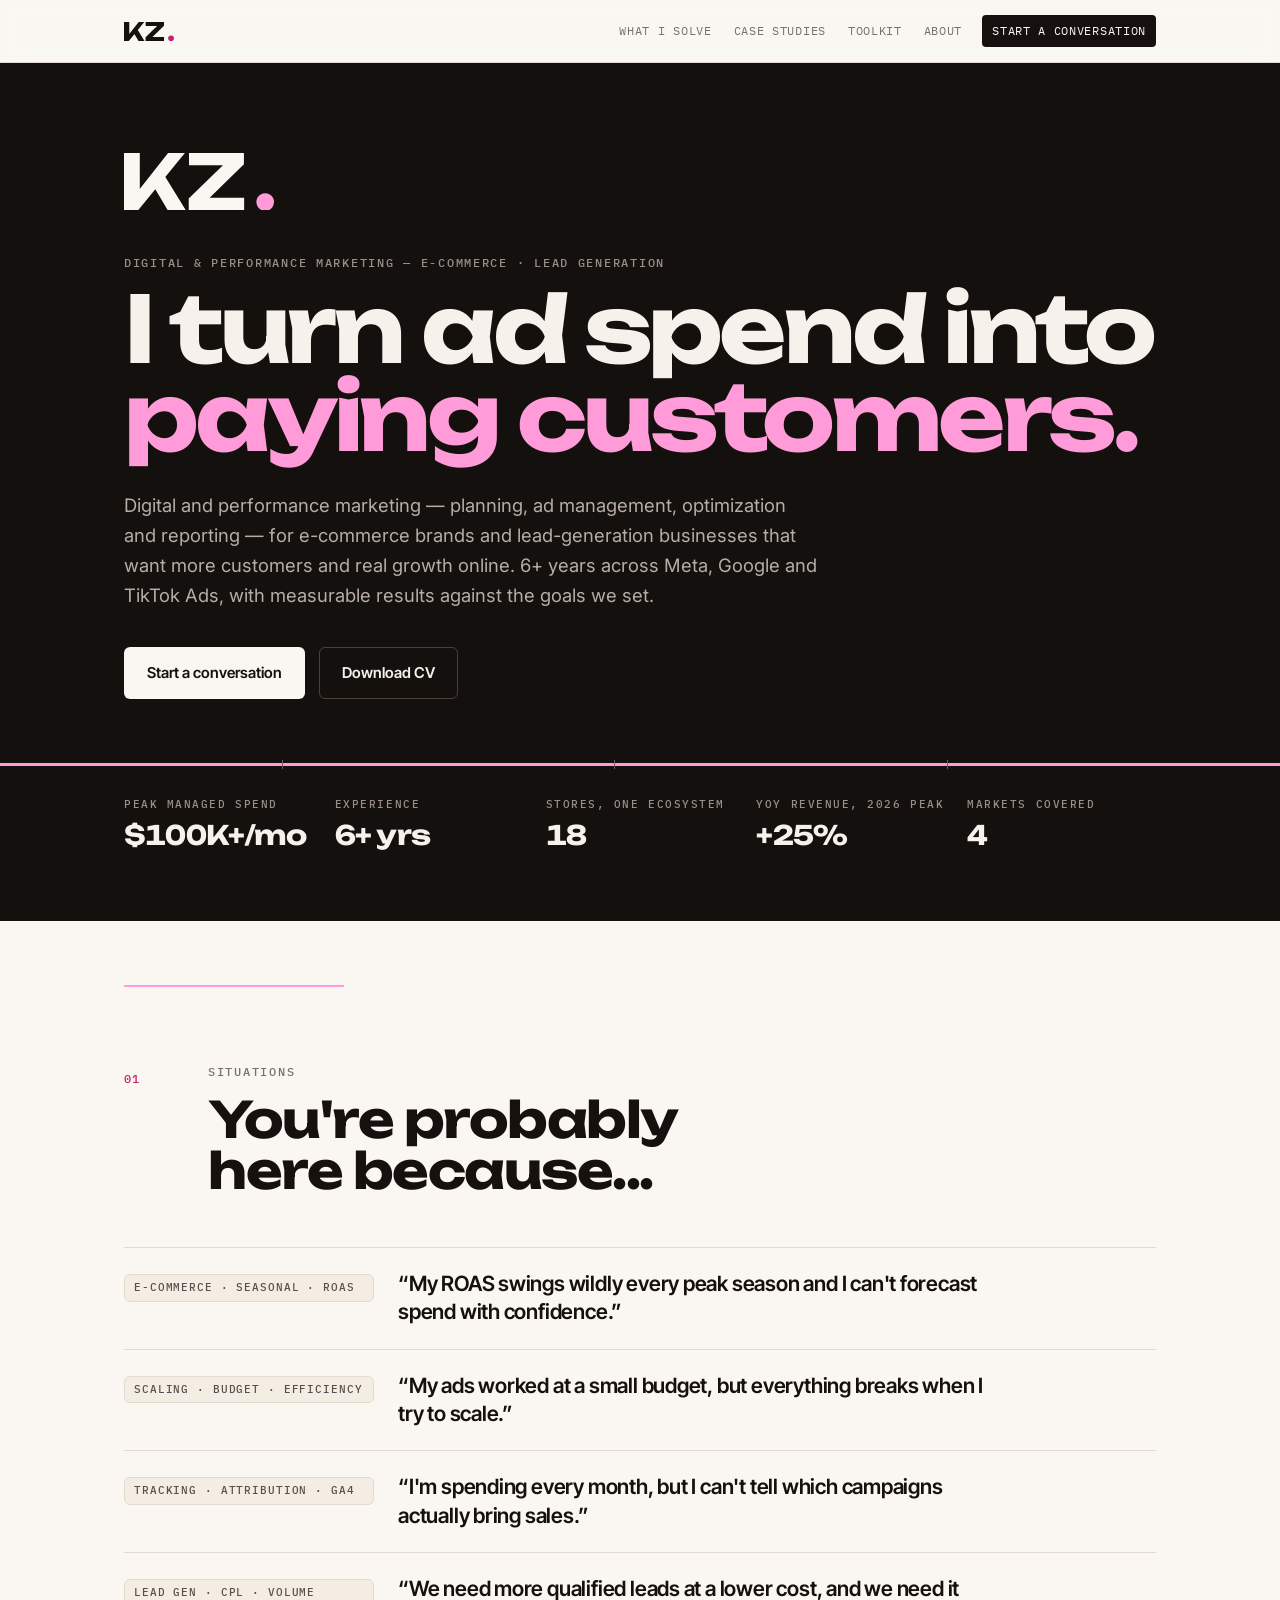
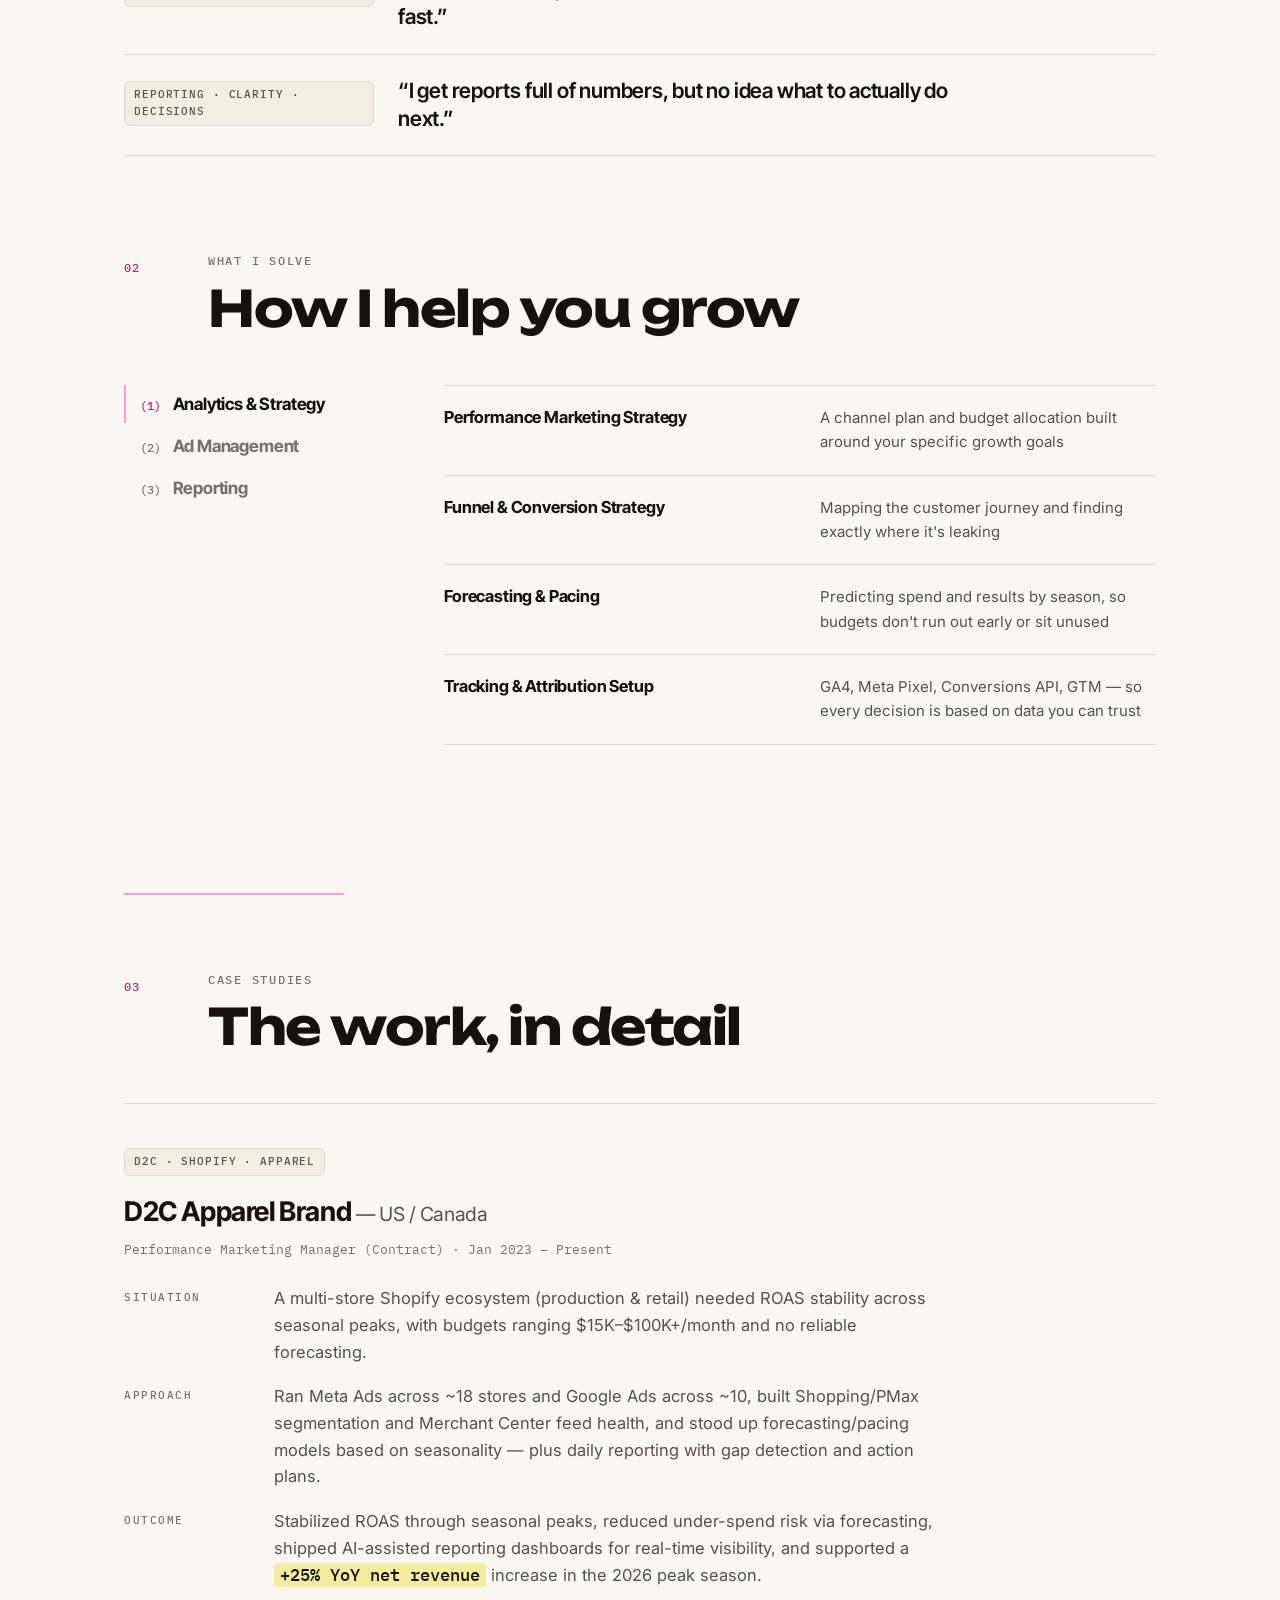
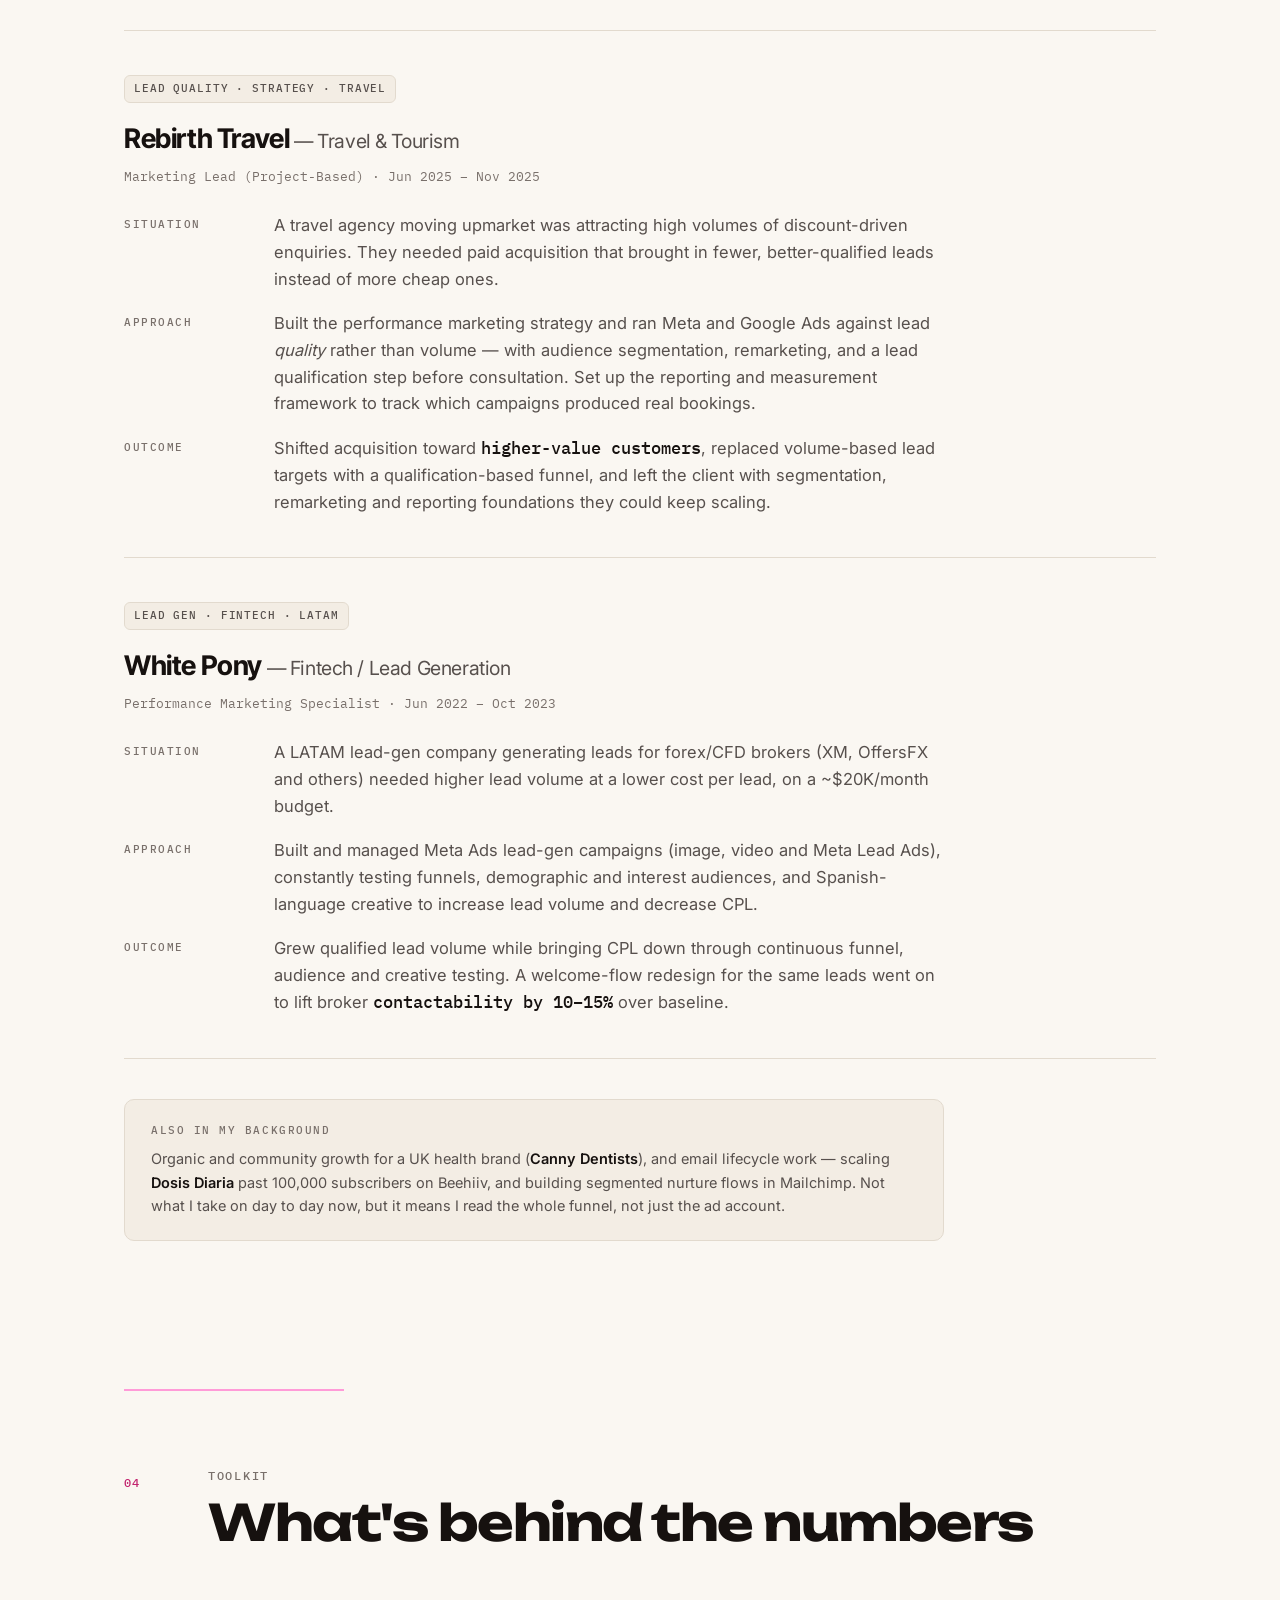
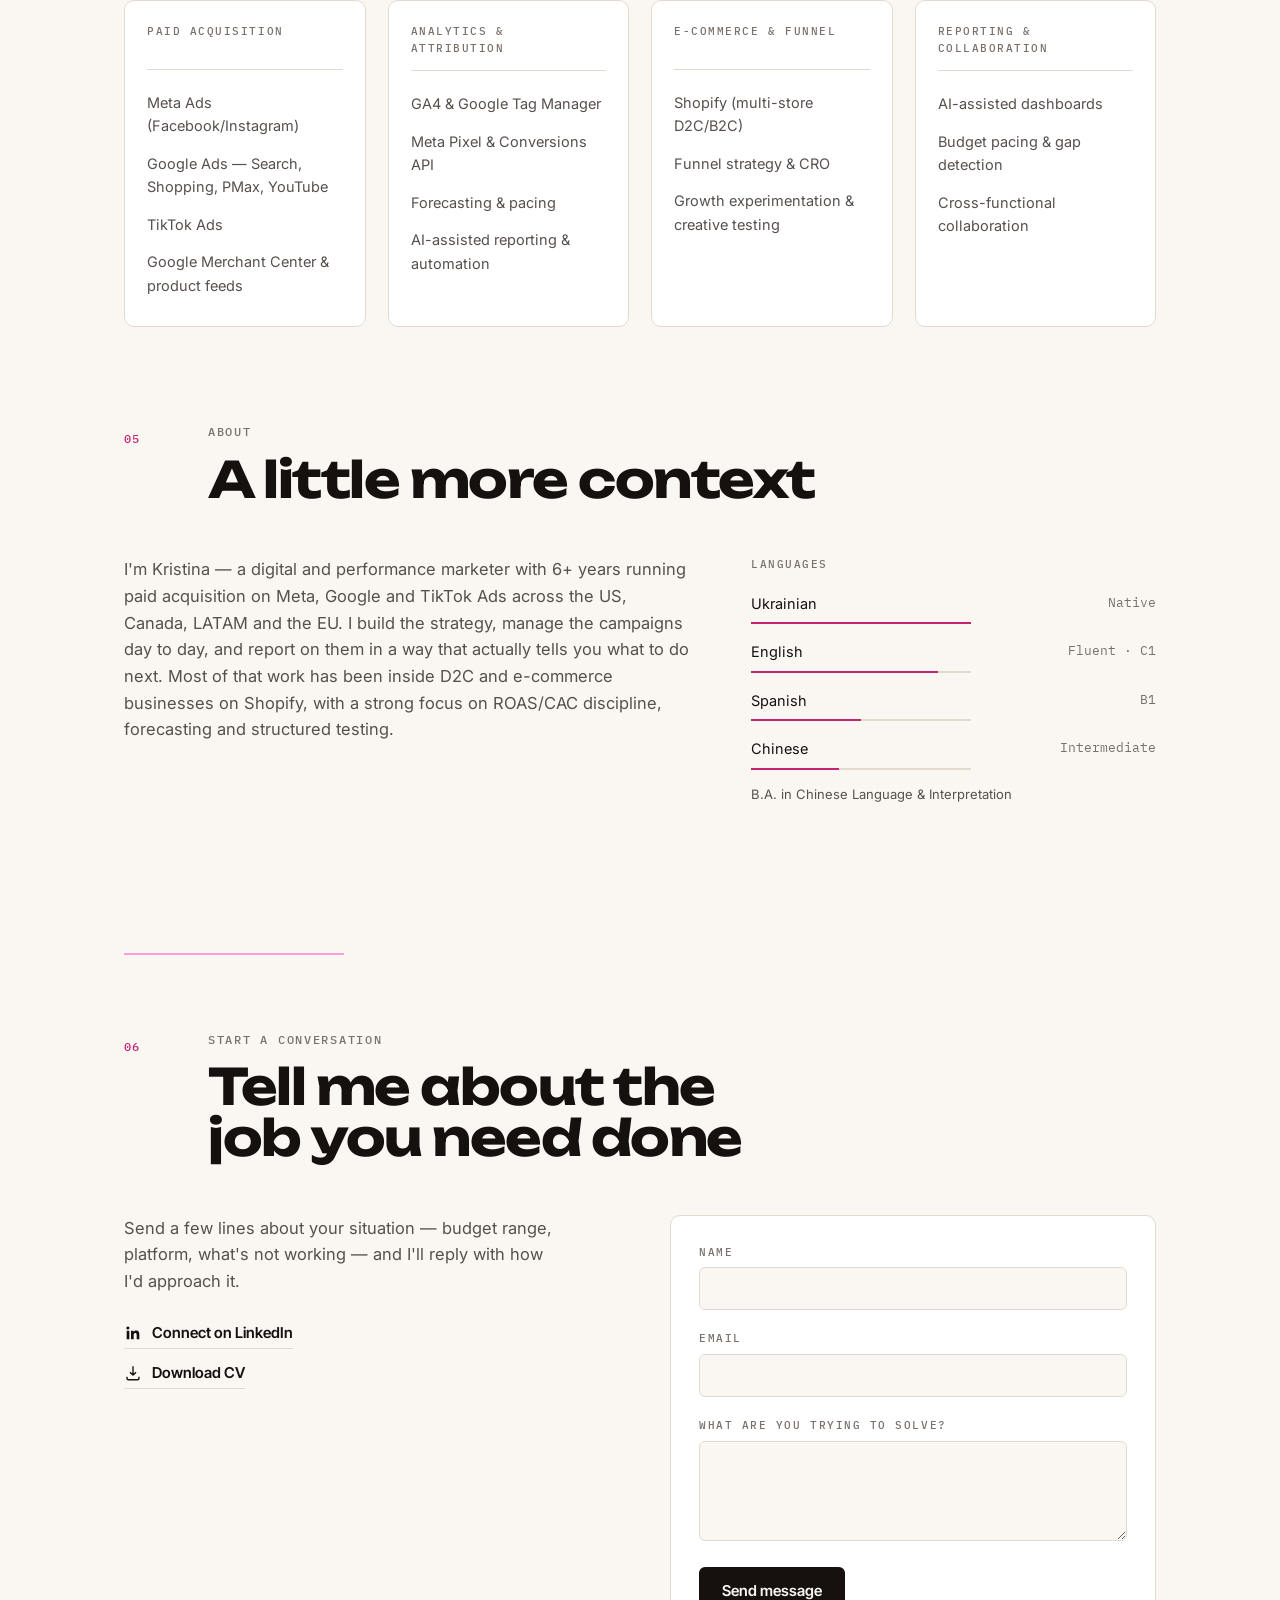
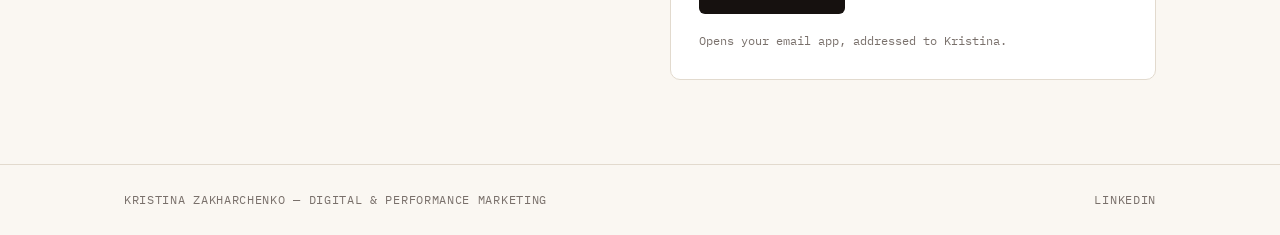
==== commit 8d50b976: "Reposition as Digital & Performance Marketing Role line becomes "Digital & Performance Marketing" wi" ====
--- a/index.html
+++ b/index.html
@@ -3,15 +3,13 @@
 <head>
 <meta charset="UTF-8">
 <meta name="viewport" content="width=device-width, initial-scale=1.0">
-<title>Kristina Zakharchenko — Performance Marketing</title>
-<meta name="description" content="I turn unpredictable ad spend into predictable growth. Performance marketing for Shopify D2C brands, funnel builds, and lifecycle systems — 6+ years, budgets from $15K to $100K+/month.">
-<meta property="og:title" content="Kristina Zakharchenko — Performance Marketing">
-<meta property="og:description" content="I turn unpredictable ad spend into predictable growth. Performance marketing for Shopify D2C brands, funnel builds, and lifecycle systems.">
+<title>Kristina Zakharchenko — Digital &amp; Performance Marketing</title>
+<meta name="description" content="I turn ad spend into paying customers. Digital &amp; performance marketing for e-commerce and lead generation — strategy, ad management, optimization and reporting. 6+ years across Meta, Google and TikTok Ads.">
+<meta property="og:title" content="Kristina Zakharchenko — Digital &amp; Performance Marketing">
+<meta property="og:description" content="I turn ad spend into paying customers. Digital &amp; performance marketing for e-commerce and lead generation.">
 <meta property="og:type" content="website">
-<link rel="icon" href="data:image/svg+xml,<svg xmlns=%22http://www.w3.org/2000/svg%22 viewBox=%220 0 100 100%22><rect width=%22100%22 height=%22100%22 rx=%2220%22 fill=%22%23171F1B%22/><text x=%2250%22 y=%2266%22 font-size=%2246%22 font-family=%22monospace%22 fill=%22%23EEF0E9%22 text-anchor=%22middle%22>KZ</text></svg>">
-<link rel="preconnect" href="https://fonts.googleapis.com">
-<link rel="preconnect" href="https://fonts.gstatic.com" crossorigin>
-<link href="https://fonts.googleapis.com/css2?family=Fraunces:ital,opsz,wght@0,9..144,400;0,9..144,500;0,9..144,600;1,9..144,500&family=Inter:wght@400;500;600&family=IBM+Plex+Mono:wght@400;500;600&display=swap" rel="stylesheet">
+<link rel="icon" href="brand/logo/kz-favicon-small.svg">
+<link rel="stylesheet" href="brand/tokens.css">
 <link rel="stylesheet" href="styles.css">
 </head>
 <body>
@@ -20,7 +18,9 @@
 
 <header class="site-header">
   <div class="wrap header-row">
-    <a class="logo" href="#top" aria-label="Kristina Zakharchenko, top of page">KZ<span class="logo-dot">.</span></a>
+    <a class="logo" href="#top" aria-label="Kristina Zakharchenko, top of page">
+      <img src="brand/logo/kz-dot-ink.svg" alt="" width="92" height="35">
+    </a>
     <nav class="site-nav" aria-label="Primary">
       <a href="#jobs">What I solve</a>
       <a href="#cases">Case studies</a>
@@ -36,9 +36,10 @@
   <!-- HERO -->
   <section class="hero" id="top">
     <div class="wrap">
-      <p class="eyebrow">Performance brief — Kristina Zakharchenko</p>
+      <div class="hero-mark"><img src="brand/logo/kz-dot-cream.svg" alt="" width="150" height="57"></div>
+      <p class="eyebrow">Digital &amp; performance marketing — E-commerce · Lead generation</p>
       <h1 class="hero-headline">I turn ad spend into <em>paying customers.</em></h1>
-      <p class="hero-sub">Performance marketing — planning, ad management, optimization and reporting — for e-commerce brands and business owners who want more clients and real growth online. 6+ years across Meta, Google and TikTok Ads, with measurable results against the goals we set.</p>
+      <p class="hero-sub">Digital and performance marketing — planning, ad management, optimization and reporting — for e-commerce brands and lead-generation businesses that want more customers and real growth online. 6+ years across Meta, Google and TikTok Ads, with measurable results against the goals we set.</p>
       <div class="hero-actions">
         <a href="#contact" class="btn btn-primary">Start a conversation</a>
         <a href="assets/Kristina-Zakharchenko-CV.docx" class="btn btn-ghost" download>Download CV</a>
@@ -83,8 +84,13 @@
   <!-- SITUATIONS -->
   <section class="situations" id="situations">
     <div class="wrap">
-      <p class="eyebrow">Situations</p>
-      <h2 class="section-title">You're probably here because...</h2>
+      <div class="sec-head">
+        <span class="sec-no">01</span>
+        <div>
+          <p class="eyebrow">Situations</p>
+          <h2 class="section-title">You're probably here because...</h2>
+        </div>
+      </div>
       <ul class="situation-log">
         <li>
           <span class="tag">E-commerce · Seasonal · ROAS</span>
@@ -113,8 +119,13 @@
   <!-- SERVICES -->
   <section class="services" id="jobs">
     <div class="wrap">
-      <p class="eyebrow">What I solve</p>
-      <h2 class="section-title">How I help you grow</h2>
+      <div class="sec-head">
+        <span class="sec-no">02</span>
+        <div>
+          <p class="eyebrow">What I solve</p>
+          <h2 class="section-title">How I help you grow</h2>
+        </div>
+      </div>
 
       <div class="services-layout">
         <nav class="service-nav" aria-label="Service categories">
@@ -200,8 +211,13 @@
   <!-- CASE STUDIES -->
   <section class="cases" id="cases">
     <div class="wrap">
-      <p class="eyebrow">Case studies</p>
-      <h2 class="section-title">The work, in detail</h2>
+      <div class="sec-head">
+        <span class="sec-no">03</span>
+        <div>
+          <p class="eyebrow">Case studies</p>
+          <h2 class="section-title">The work, in detail</h2>
+        </div>
+      </div>
 
       <article class="case" id="case-roas">
         <header class="case-head">
@@ -220,7 +236,7 @@
           </div>
           <div class="case-row">
             <span class="case-label">Outcome</span>
-            <p>Stabilized ROAS through seasonal peaks, reduced under-spend risk via forecasting, shipped AI-assisted reporting dashboards for real-time visibility, and supported a <strong class="stat">+25% YoY net revenue</strong> increase in the 2026 peak season.</p>
+            <p>Stabilized ROAS through seasonal peaks, reduced under-spend risk via forecasting, shipped AI-assisted reporting dashboards for real-time visibility, and supported a <strong class="stat stat--spark">+25% YoY net revenue</strong> increase in the 2026 peak season.</p>
           </div>
         </div>
       </article>
@@ -282,8 +298,13 @@
   <!-- COMPETENCIES -->
   <section class="competencies" id="competencies">
     <div class="wrap">
-      <p class="eyebrow">Toolkit</p>
-      <h2 class="section-title">What's behind the numbers</h2>
+      <div class="sec-head">
+        <span class="sec-no">04</span>
+        <div>
+          <p class="eyebrow">Toolkit</p>
+          <h2 class="section-title">What's behind the numbers</h2>
+        </div>
+      </div>
       <div class="comp-grid">
         <div class="comp-group">
           <h3>Paid acquisition</h3>
@@ -325,11 +346,17 @@
 
   <!-- ABOUT -->
   <section class="about" id="about">
-    <div class="wrap about-grid">
+    <div class="wrap">
+      <div class="sec-head">
+        <span class="sec-no">05</span>
+        <div>
+          <p class="eyebrow">About</p>
+          <h2 class="section-title">A little more context</h2>
+        </div>
+      </div>
+      <div class="about-grid">
       <div>
-        <p class="eyebrow">About</p>
-        <h2 class="section-title">A little more context</h2>
-        <p>I'm Kristina — a performance marketer with 6+ years running paid acquisition on Meta, Google and TikTok Ads across the US, Canada, LATAM and the EU. I build the strategy, manage the campaigns day to day, and report on them in a way that actually tells you what to do next. Most of that work has been inside D2C and e-commerce businesses on Shopify, with a strong focus on ROAS/CAC discipline, forecasting and structured testing.</p>
+        <p>I'm Kristina — a digital and performance marketer with 6+ years running paid acquisition on Meta, Google and TikTok Ads across the US, Canada, LATAM and the EU. I build the strategy, manage the campaigns day to day, and report on them in a way that actually tells you what to do next. Most of that work has been inside D2C and e-commerce businesses on Shopify, with a strong focus on ROAS/CAC discipline, forecasting and structured testing.</p>
       </div>
       <div class="languages">
         <h3>Languages</h3>
@@ -353,6 +380,7 @@
         </ul>
         <p class="lang-note">B.A. in Chinese Language &amp; Interpretation</p>
       </div>
+      </div>
     </div>
   </section>
 
@@ -360,10 +388,16 @@
 
   <!-- CONTACT -->
   <section class="contact" id="contact">
-    <div class="wrap contact-grid">
+    <div class="wrap">
+      <div class="sec-head">
+        <span class="sec-no">06</span>
+        <div>
+          <p class="eyebrow">Start a conversation</p>
+          <h2 class="section-title">Tell me about the job you need done</h2>
+        </div>
+      </div>
+      <div class="contact-grid">
       <div>
-        <p class="eyebrow">Start a conversation</p>
-        <h2 class="section-title">Tell me about the job you need done</h2>
         <p>Send a few lines about your situation — budget range, platform, what's not working — and I'll reply with how I'd approach it.</p>
         <div class="contact-links">
           <a href="https://www.linkedin.com/in/kristina-zakharchenko-262657235/" target="_blank" rel="noopener" class="contact-link">
@@ -390,6 +424,7 @@
         <button type="submit" class="btn btn-primary">Send message</button>
         <p class="form-note" id="form-note">Opens your email app, addressed to Kristina.</p>
       </form>
+      </div>
     </div>
   </section>
 
@@ -397,7 +432,7 @@
 
 <footer class="site-footer">
   <div class="wrap footer-row">
-    <span>Kristina Zakharchenko — Performance Marketing</span>
+    <span>Kristina Zakharchenko — Digital &amp; Performance Marketing</span>
     <!-- To surface the brand book publicly, uncomment the line below (styles are ready in .footer-links).
     <a href="brand/brand-book.html" rel="nofollow">Brand book</a> -->
     <a href="https://www.linkedin.com/in/kristina-zakharchenko-262657235/" target="_blank" rel="noopener">LinkedIn</a>
--- a/brand/tokens.css
+++ b/brand/tokens.css
@@ -0,0 +1,92 @@
+/* ===========================================================================
+   Kristina Zakharchenko — brand tokens v1.0
+   Drop this in before your own stylesheet and style everything through the
+   custom properties. Full reference: brand-book.html
+   =========================================================================== */
+
+:root {
+  /* --- Core ------------------------------------------------------------- */
+  --kz-ink:        #16110F;  /* text, dark grounds, primary logo            */
+  --kz-paper:      #FAF7F2;  /* default page                               */
+  --kz-bubble:     #FF9BD8;  /* the signature — FILL ONLY, never small text */
+  --kz-magenta:    #C2246E;  /* the readable pink — links, accent text      */
+  --kz-butter:     #F4EDA0;  /* the spark — FILL ONLY                       */
+
+  /* --- Support ---------------------------------------------------------- */
+  --kz-graphite:   #57504D;  /* secondary text            7.4:1 on paper    */
+  --kz-smoke:      #79706B;  /* captions, labels          4.5:1 on paper    */
+  --kz-line:       #E2DACE;  /* rules, borders, grid                        */
+  --kz-paper-2:    #F3EDE4;  /* panels, table header fill                   */
+  --kz-pink-tint:  #FFE9F5;  /* soft highlight rows                         */
+  --kz-sun:        #EFD84C;  /* overprint, chart emphasis                   */
+  --kz-lilac:      #DCC1F7;  /* third accent — max one per layout           */
+  --kz-magenta-deep:#8E1750; /* pressed states, text on bubblegum           */
+
+  /* --- Dark surfaces ---------------------------------------------------- */
+  --kz-ink-bg:     #14100E;
+  --kz-ink-surface:#1E1815;
+  --kz-ink-line:   #332924;
+  --kz-ink-text:   #F6F1EA;
+  --kz-ink-text-2: #B8ADA4;
+
+  /* --- Data: categorical (assign in order, never cycle) ------------------ */
+  --kz-s1: #C2246E;  --kz-s2: #2F6BD8;  --kz-s3: #B8820A;
+  --kz-s4: #03917A;  --kz-s5: #7B4BD9;  --kz-s6: #D9482F;
+
+  /* --- Data: categorical on dark ---------------------------------------- */
+  --kz-s1-dark: #E14A86;  --kz-s2-dark: #5B93EE;  --kz-s3-dark: #BC8C15;
+  --kz-s4-dark: #12A88C;  --kz-s5-dark: #9578E0;  --kz-s6-dark: #DD5E39;
+
+  /* --- Data: sequential pink (low → high) -------------------------------- */
+  --kz-seq-1: #EE7EB0; --kz-seq-2: #DA5490; --kz-seq-3: #BE3576;
+  --kz-seq-4: #9C255C; --kz-seq-5: #741943;
+
+  /* --- Status (reserved — never used as a chart series) ------------------ */
+  --kz-ok:      #167A4E;   /* on track  */
+  --kz-watch:   #B07A00;   /* watch     */
+  --kz-risk:    #C2560F;   /* at risk   */
+  --kz-off:     #B3231F;   /* off track */
+
+  /* --- Type ------------------------------------------------------------- */
+  --kz-display: 'Unbounded', ui-sans-serif, system-ui, sans-serif;   /* titles, big numbers */
+  --kz-head:    'Inter Tight', ui-sans-serif, system-ui, sans-serif; /* headings — EN */
+  --kz-head-ua: 'Golos Text', ui-sans-serif, system-ui, sans-serif;  /* headings — UA */
+  --kz-body:    'Inter', ui-sans-serif, system-ui, sans-serif;       /* body — both  */
+  --kz-mono:    'IBM Plex Mono', ui-monospace, monospace;            /* data, labels */
+
+  /* --- Spacing scale (nothing in between) -------------------------------- */
+  --kz-1: 4px;  --kz-2: 8px;  --kz-3: 12px; --kz-4: 16px;
+  --kz-5: 24px; --kz-6: 32px; --kz-7: 48px; --kz-8: 72px;
+
+  /* --- Shape ------------------------------------------------------------- */
+  --kz-radius-card: 10px;
+  --kz-radius-chip: 6px;
+  --kz-hairline:    1px;
+}
+
+/* Ukrainian pages: swap the heading face, everything else stays. */
+:root:lang(uk) { --kz-head: var(--kz-head-ua); }
+
+/* Webfonts — these files ship in brand/fonts/ (Latin + Cyrillic subset). */
+@font-face { font-family:'Unbounded';    font-weight:100 900; font-display:swap;
+             src:url('fonts/unbounded.woff2')    format('woff2'); }
+@font-face { font-family:'Inter Tight';  font-weight:100 900; font-display:swap;
+             src:url('fonts/intertight.woff2')   format('woff2'); }
+@font-face { font-family:'Inter';        font-weight:100 900; font-display:swap;
+             src:url('fonts/inter.woff2')        format('woff2'); }
+@font-face { font-family:'Golos Text';   font-weight:400 900; font-display:swap;
+             src:url('fonts/golos.woff2')        format('woff2'); }
+@font-face { font-family:'IBM Plex Mono';font-weight:400;     font-display:swap;
+             src:url('fonts/plexmono-400.woff2') format('woff2'); }
+@font-face { font-family:'IBM Plex Mono';font-weight:500;     font-display:swap;
+             src:url('fonts/plexmono-500.woff2') format('woff2'); }
+
+/* --- Type roles, ready to use ------------------------------------------- */
+.kz-display { font-family:var(--kz-display); font-weight:700; letter-spacing:-.03em; line-height:1.0; }
+.kz-h1      { font-family:var(--kz-head); font-weight:700; font-size:28px; letter-spacing:-.015em; line-height:1.2; }
+.kz-h2      { font-family:var(--kz-head); font-weight:700; font-size:22px; letter-spacing:-.015em; line-height:1.25; }
+.kz-h3      { font-family:var(--kz-head); font-weight:600; font-size:18px; line-height:1.35; }
+.kz-body    { font-family:var(--kz-body); font-weight:400; font-size:16.5px; line-height:1.6; max-width:66ch; }
+.kz-label   { font-family:var(--kz-mono); font-weight:500; font-size:11.5px;
+              letter-spacing:.14em; text-transform:uppercase; color:var(--kz-smoke); }
+.kz-num     { font-variant-numeric:tabular-nums; }
--- a/styles.css
+++ b/styles.css
@@ -1,22 +1,44 @@
-/* ===== Tokens ===== */
+/* ===========================================================================
+   Kristina Zakharchenko — site styles
+   Every colour, face and spacing step comes from brand/tokens.css (KZ v1.0).
+   Rules kept from the brand book: one display line per surface, all labels in
+   mono, pink and yellow are grounds you put ink on — never ink themselves.
+   =========================================================================== */
+
 :root {
-  --paper: #EEF0E9;
-  --paper-alt: #E4E7DA;
-  --paper-deep: #DEE2D2;
-  --ink: #171F1B;
-  --ink-soft: #52605A;
-  --ink-faint: #7D897F;
-  --growth: #1F7A52;
-  --growth-deep: #16593B;
-  --signal: #C1502B;
-  --line: #C7CDBE;
-
-  --font-display: "Fraunces", Georgia, serif;
-  --font-body: "Inter", -apple-system, BlinkMacSystemFont, sans-serif;
-  --font-mono: "IBM Plex Mono", ui-monospace, monospace;
+  /* Surfaces */
+  --paper:      var(--kz-paper);
+  --paper-2:    var(--kz-paper-2);
+  --surface:    #FFFFFF;
+  --line:       var(--kz-line);
+
+  /* Text */
+  --ink:        var(--kz-ink);
+  --ink-2:      var(--kz-graphite);
+  --ink-3:      var(--kz-smoke);
+
+  /* Accent */
+  --accent:     var(--kz-magenta);
+  --accent-deep:var(--kz-magenta-deep);
+  --fill-pink:  var(--kz-bubble);
+  --fill-yellow:var(--kz-butter);
+
+  /* Ink ground */
+  --ink-bg:     var(--kz-ink-bg);
+  --ink-text:   var(--kz-ink-text);
+  --ink-text-2: var(--kz-ink-text-2);
+  --ink-line:   var(--kz-ink-line);
+
+  /* Type */
+  --font-display: var(--kz-display);
+  --font-head:    var(--kz-head);
+  --font-body:    var(--kz-body);
+  --font-mono:    var(--kz-mono);
 
   --wrap: 1120px;
-  --radius: 6px;
+  --gut: clamp(20px, 4vw, 44px);
+  --radius: var(--kz-radius-card);
+  --radius-chip: var(--kz-radius-chip);
 }
 
 * { box-sizing: border-box; }
@@ -31,15 +53,17 @@
   background: var(--paper);
   color: var(--ink);
   font-family: var(--font-body);
-  font-size: 16px;
-  line-height: 1.55;
+  font-size: 16.5px;
+  line-height: 1.62;
   -webkit-font-smoothing: antialiased;
 }
+
+img, svg { max-width: 100%; }
 
 .wrap {
   max-width: var(--wrap);
-  margin: 0 auto;
-  padding: 0 28px;
+  margin-inline: auto;
+  padding-inline: var(--gut);
 }
 
 a { color: inherit; }
@@ -53,56 +77,78 @@
   padding: 10px 16px;
   z-index: 100;
 }
-.skip-link:focus {
-  left: 12px;
-  top: 12px;
-}
+.skip-link:focus { left: 12px; top: 12px; }
 
 :focus-visible {
-  outline: 2px solid var(--growth);
+  outline: 2px solid var(--accent);
   outline-offset: 3px;
-}
-
-/* ===== Type helpers ===== */
+  border-radius: 2px;
+}
+
+/* ===== Type roles ===== */
 .eyebrow {
   font-family: var(--font-mono);
-  font-size: 12.5px;
-  letter-spacing: 0.08em;
-  text-transform: uppercase;
-  color: var(--ink-soft);
-  margin: 0 0 10px;
+  font-weight: 500;
+  font-size: 11.5px;
+  letter-spacing: 0.15em;
+  text-transform: uppercase;
+  color: var(--ink-3);
+  margin: 0 0 12px;
 }
 
 .section-title {
   font-family: var(--font-display);
-  font-weight: 500;
-  font-size: clamp(28px, 3.6vw, 40px);
-  line-height: 1.15;
-  margin: 0 0 40px;
-  max-width: 16ch;
+  font-weight: 700;
+  font-size: clamp(28px, 4.2vw, 50px);
+  letter-spacing: -0.03em;
+  line-height: 1.02;
+  margin: 0;
+  max-width: 18ch;
+  text-wrap: balance;
+}
+
+/* Numbered section head — the brand book's own structure */
+.sec-head {
+  display: grid;
+  grid-template-columns: 64px 1fr;
+  gap: 20px;
+  align-items: start;
+  margin-bottom: clamp(32px, 4vw, 52px);
+}
+.sec-no {
+  font-family: var(--font-mono);
+  font-weight: 500;
+  font-size: 12px;
+  letter-spacing: 0.08em;
+  color: var(--accent);
+  padding-top: 0.5em;
 }
 
 .tag {
   display: inline-block;
   font-family: var(--font-mono);
-  font-size: 12px;
-  letter-spacing: 0.02em;
-  color: var(--ink-soft);
-  background: var(--paper-alt);
+  font-weight: 500;
+  font-size: 11px;
+  letter-spacing: 0.08em;
+  text-transform: uppercase;
+  color: var(--ink-2);
+  background: var(--paper-2);
   border: 1px solid var(--line);
-  border-radius: 4px;
+  border-radius: var(--radius-chip);
   padding: 4px 9px;
 }
-.tag--growth {
-  color: var(--growth-deep);
-  background: #E1EEE5;
-  border-color: #BFDBC9;
-}
 
 .stat {
-  color: var(--growth-deep);
-  font-family: var(--font-mono);
-  font-weight: 600;
+  font-family: var(--font-mono);
+  font-weight: 500;
+  color: var(--accent);
+}
+/* The one yellow spark on the page — the number that matters most. */
+.stat--spark {
+  color: var(--ink);
+  background: var(--fill-yellow);
+  padding: 1px 6px;
+  border-radius: 3px;
 }
 
 /* ===== Header ===== */
@@ -110,8 +156,8 @@
   position: sticky;
   top: 0;
   z-index: 50;
-  background: rgba(238, 240, 233, 0.9);
-  backdrop-filter: blur(6px);
+  background: color-mix(in srgb, var(--paper) 88%, transparent);
+  backdrop-filter: blur(10px);
   border-bottom: 1px solid var(--line);
 }
 
@@ -119,111 +165,118 @@
   display: flex;
   align-items: center;
   justify-content: space-between;
-  height: 64px;
-}
-
-.logo {
-  font-family: var(--font-mono);
-  font-weight: 600;
-  font-size: 18px;
-  text-decoration: none;
-  letter-spacing: 0.02em;
-}
-.logo-dot { color: var(--growth); }
+  gap: 20px;
+  height: 62px;
+}
+
+.logo { display: flex; align-items: center; text-decoration: none; }
+.logo img { height: 19px; width: auto; display: block; }
 
 .site-nav {
   display: flex;
   align-items: center;
-  gap: 26px;
-  font-size: 14.5px;
+  gap: 2px;
 }
 .site-nav a {
+  font-family: var(--font-mono);
+  font-size: 11.5px;
+  letter-spacing: 0.06em;
+  text-transform: uppercase;
+  color: var(--ink-3);
   text-decoration: none;
-  color: var(--ink-soft);
-  transition: color 0.15s ease;
-}
-.site-nav a:hover { color: var(--ink); }
+  padding: 7px 10px;
+  border-radius: 4px;
+  white-space: nowrap;
+  transition: color 0.15s ease, background 0.15s ease;
+}
+.site-nav a:hover { color: var(--ink); background: var(--paper-2); }
 .nav-cta {
   color: var(--paper) !important;
   background: var(--ink);
-  padding: 8px 14px;
-  border-radius: 4px;
-}
-.nav-cta:hover { background: var(--growth-deep) !important; color: var(--paper) !important; }
+  margin-left: 8px;
+}
+.nav-cta:hover { background: var(--accent-deep); color: var(--paper) !important; }
 
 /* ===== Buttons ===== */
 .btn {
   display: inline-flex;
   align-items: center;
   gap: 8px;
-  font-family: var(--font-body);
+  font-family: var(--font-head);
   font-weight: 600;
   font-size: 15px;
   text-decoration: none;
   padding: 13px 22px;
-  border-radius: 5px;
+  border-radius: var(--radius-chip);
   border: 1px solid transparent;
   cursor: pointer;
-  transition: transform 0.15s ease, background 0.15s ease, border-color 0.15s ease;
+  transition: transform 0.15s ease, background 0.15s ease, border-color 0.15s ease, color 0.15s ease;
 }
 .btn:hover { transform: translateY(-1px); }
-.btn-primary {
-  background: var(--ink);
-  color: var(--paper);
-}
-.btn-primary:hover { background: var(--growth-deep); }
+.btn-primary { background: var(--ink); color: var(--paper); }
+.btn-primary:hover { background: var(--accent-deep); }
 .btn-ghost {
   background: transparent;
   color: var(--ink);
-  border-color: var(--ink-faint);
+  border-color: var(--line);
 }
 .btn-ghost:hover { border-color: var(--ink); }
 
-/* ===== Hero ===== */
-.hero { padding: 84px 0 0; }
+/* ===== Hero — the ink cover ===== */
+.hero {
+  background: var(--ink-bg);
+  color: var(--ink-text);
+  padding: clamp(48px, 7vw, 92px) 0 0;
+}
+.hero .eyebrow { color: #9A8F88; }
+
+.hero-mark { width: clamp(104px, 14vw, 150px); margin-bottom: clamp(28px, 4vw, 44px); }
+.hero-mark img { width: 100%; height: auto; display: block; }
 
 .hero-headline {
   font-family: var(--font-display);
-  font-weight: 500;
-  font-size: clamp(36px, 5.6vw, 62px);
-  line-height: 1.08;
-  letter-spacing: -0.01em;
-  margin: 0 0 26px;
-  max-width: 17ch;
-}
-.hero-headline em {
-  font-style: italic;
-  color: var(--growth-deep);
-}
+  font-weight: 700;
+  font-size: clamp(38px, 7.6vw, 92px);
+  letter-spacing: -0.045em;
+  line-height: 0.96;
+  margin: 0 0 clamp(20px, 3vw, 30px);
+  max-width: 15ch;
+  text-wrap: balance;
+}
+/* Bubblegum as type is allowed only here: very large, on an ink ground. */
+.hero-headline em { font-style: normal; color: var(--fill-pink); }
 
 .hero-sub {
-  font-size: 18px;
-  color: var(--ink-soft);
-  max-width: 56ch;
-  margin: 0 0 34px;
+  font-size: clamp(16px, 1.5vw, 18.5px);
+  color: var(--ink-text-2);
+  max-width: 58ch;
+  margin: 0 0 clamp(26px, 3.4vw, 36px);
 }
 
 .hero-actions {
   display: flex;
   gap: 14px;
   flex-wrap: wrap;
-  margin-bottom: 56px;
-}
-
-/* ===== Pacing bar (signature motif) ===== */
+  margin-bottom: clamp(40px, 6vw, 64px);
+}
+.hero .btn-primary { background: var(--paper); color: var(--ink); }
+.hero .btn-primary:hover { background: var(--fill-pink); color: var(--ink); }
+.hero .btn-ghost { color: var(--ink-text); border-color: #4A3F39; }
+.hero .btn-ghost:hover { border-color: var(--ink-text); }
+
+/* ===== Pacing bar (structural motif, from the brand book's rule-pace) ===== */
 .pacing-bar {
   position: relative;
   display: block;
   height: 3px;
   width: 100%;
-  background: var(--line);
-  margin: 0;
+  background: var(--ink-line);
 }
 .pacing-fill {
   position: absolute;
   left: 0; top: 0; bottom: 0;
   width: 0%;
-  background: var(--growth);
+  background: var(--fill-pink);
   transition: width 1.1s cubic-bezier(.2,.7,.3,1);
 }
 .pacing-bar.in-view .pacing-fill { width: 100%; }
@@ -232,78 +285,85 @@
   top: -3px;
   width: 1px;
   height: 9px;
-  background: var(--ink-faint);
-}
-.pacing-bar--sm { max-width: 220px; height: 2px; }
-
-.divider { padding: 56px 0; }
-
-/* ===== KPI ticker ===== */
+  background: #6B5E57;
+}
+.pacing-bar--sm { max-width: 220px; height: 2px; background: var(--line); }
+
+.divider { padding: clamp(40px, 6vw, 64px) 0; }
+
+/* ===== KPI ticker (on ink) ===== */
 .kpi-ticker {
   display: grid;
   grid-template-columns: repeat(5, 1fr);
-  gap: 0;
-  margin: 34px 0 70px;
-  padding: 0;
-}
-.kpi {
-  padding: 20px 18px 0 0;
-  border-left: 1px solid var(--line);
-  padding-left: 18px;
-}
-.kpi:first-child { border-left: none; padding-left: 0; }
+  gap: 22px;
+  margin: 30px 0 0;
+  padding: 0 0 clamp(40px, 6vw, 72px);
+}
+.kpi { padding: 0; }
 .kpi dt {
   font-family: var(--font-mono);
-  font-size: 11.5px;
-  letter-spacing: 0.03em;
-  color: var(--ink-soft);
-  margin-bottom: 6px;
-  text-transform: uppercase;
+  font-weight: 500;
+  font-size: 11px;
+  letter-spacing: 0.14em;
+  text-transform: uppercase;
+  color: #9A8F88;
+  margin-bottom: 8px;
 }
 .kpi dd {
   margin: 0;
-  font-family: var(--font-mono);
-  font-weight: 600;
-  font-size: clamp(20px, 2.2vw, 28px);
-  color: var(--ink);
-}
+  font-family: var(--font-display);
+  font-weight: 700;
+  font-size: clamp(19px, 2.1vw, 27px);
+  letter-spacing: -0.03em;
+  line-height: 1;
+  color: var(--ink-text);
+  font-variant-numeric: tabular-nums;
+}
+
+/* ===== Sections on paper ===== */
+.situations,
+.services,
+.cases,
+.competencies,
+.about,
+.contact { padding: clamp(8px, 1vw, 12px) 0 clamp(56px, 7vw, 84px); }
 
 /* ===== Situations ===== */
-.situations { padding: 10px 0 70px; }
 .situation-log { list-style: none; margin: 0; padding: 0; }
 .situation-log li {
   padding: 22px 0;
   border-top: 1px solid var(--line);
   display: grid;
-  grid-template-columns: 220px 1fr;
+  grid-template-columns: 250px 1fr;
   gap: 24px;
   align-items: baseline;
 }
 .situation-log li:last-child { border-bottom: 1px solid var(--line); }
 .situation-log p {
   margin: 0;
-  font-family: var(--font-display);
-  font-size: 20px;
-  font-style: italic;
+  font-family: var(--font-head);
+  font-weight: 600;
+  font-size: clamp(17px, 1.8vw, 21px);
+  letter-spacing: -0.01em;
+  line-height: 1.35;
   color: var(--ink);
   max-width: 46ch;
 }
 
 /* ===== Services ===== */
-.services { padding: 10px 0 70px; }
 .services-layout {
   display: grid;
   grid-template-columns: 260px 1fr;
-  gap: 60px;
+  gap: clamp(32px, 5vw, 60px);
   align-items: start;
 }
 
 .service-nav {
   display: flex;
   flex-direction: column;
-  gap: 10px;
+  gap: 4px;
   position: sticky;
-  top: 96px;
+  top: 86px;
 }
 .service-nav-item {
   display: flex;
@@ -311,23 +371,29 @@
   gap: 12px;
   background: none;
   border: none;
-  padding: 6px 0;
-  font-family: var(--font-body);
-  font-weight: 600;
+  border-left: 2px solid transparent;
+  padding: 9px 0 9px 14px;
+  font-family: var(--font-head);
+  font-weight: 700;
   font-size: 17px;
-  color: var(--ink-faint);
+  letter-spacing: -0.01em;
+  color: var(--ink-3);
   text-align: left;
   cursor: pointer;
-  transition: color 0.15s ease;
-}
-.service-nav-item:hover { color: var(--ink-soft); }
-.service-nav-item.is-active { color: var(--ink); }
+  transition: color 0.15s ease, border-color 0.15s ease;
+}
+.service-nav-item:hover { color: var(--ink-2); }
+.service-nav-item.is-active {
+  color: var(--ink);
+  border-left-color: var(--fill-pink);
+}
 .service-num {
   font-family: var(--font-mono);
-  font-size: 13px;
-  color: inherit;
-  opacity: 0.7;
-}
+  font-weight: 500;
+  font-size: 12px;
+  color: var(--ink-3);
+}
+.service-nav-item.is-active .service-num { color: var(--accent); }
 
 .service-panel { display: none; }
 .service-panel.is-active { display: block; }
@@ -341,47 +407,48 @@
 }
 .service-row:last-child { border-bottom: 1px solid var(--line); }
 .service-row h3 {
-  font-family: var(--font-body);
-  font-weight: 600;
+  font-family: var(--font-head);
+  font-weight: 700;
   font-size: 16.5px;
+  letter-spacing: -0.01em;
   margin: 0;
   line-height: 1.35;
 }
 .service-row p {
   margin: 0;
   font-size: 15px;
-  color: var(--ink-soft);
+  color: var(--ink-2);
 }
 
 /* ===== Case studies ===== */
-.cases { padding: 10px 0 70px; }
 .case {
-  padding: 40px 0;
+  padding: clamp(28px, 4vw, 42px) 0;
   border-top: 1px solid var(--line);
 }
-.case:last-child { border-bottom: 1px solid var(--line); }
+.case:last-of-type { border-bottom: 1px solid var(--line); }
 .case-head h3 {
-  font-family: var(--font-display);
-  font-weight: 500;
-  font-size: 26px;
-  margin: 12px 0 4px;
+  font-family: var(--font-head);
+  font-weight: 700;
+  font-size: clamp(21px, 2.3vw, 27px);
+  letter-spacing: -0.015em;
+  margin: 14px 0 5px;
 }
 .case-region {
   font-family: var(--font-body);
   font-weight: 400;
-  color: var(--ink-soft);
-  font-size: 17px;
+  color: var(--ink-2);
+  font-size: 0.72em;
 }
 .case-role {
   font-family: var(--font-mono);
-  font-size: 13px;
-  color: var(--ink-soft);
+  font-size: 12.5px;
+  color: var(--ink-3);
   margin: 0 0 26px;
 }
 .case-body {
   display: grid;
   gap: 18px;
-  max-width: 800px;
+  max-width: 820px;
 }
 .case-row {
   display: grid;
@@ -390,82 +457,89 @@
 }
 .case-label {
   font-family: var(--font-mono);
-  font-size: 12px;
-  letter-spacing: 0.04em;
-  text-transform: uppercase;
-  color: var(--ink-faint);
-  padding-top: 3px;
-}
-.case-row p { margin: 0; }
+  font-weight: 500;
+  font-size: 11px;
+  letter-spacing: 0.14em;
+  text-transform: uppercase;
+  color: var(--ink-3);
+  padding-top: 4px;
+}
+.case-row p { margin: 0; color: var(--ink-2); }
+.case-row strong { color: var(--ink); }
 
 /* ===== Also-in-background note ===== */
 .also {
   margin-top: 40px;
   padding: 22px 26px;
-  background: var(--paper-alt);
+  background: var(--paper-2);
   border: 1px solid var(--line);
   border-radius: var(--radius);
-  max-width: 800px;
+  max-width: 820px;
 }
 .also-label {
   font-family: var(--font-mono);
-  font-size: 12px;
-  letter-spacing: 0.04em;
-  text-transform: uppercase;
-  color: var(--ink-faint);
+  font-weight: 500;
+  font-size: 11px;
+  letter-spacing: 0.14em;
+  text-transform: uppercase;
+  color: var(--ink-3);
   margin: 0 0 8px;
 }
 .also-text {
   margin: 0;
   font-size: 14.5px;
-  color: var(--ink-soft);
+  color: var(--ink-2);
 }
 .also-text strong { color: var(--ink); font-weight: 600; }
 
 /* ===== Competencies ===== */
-.competencies { padding: 10px 0 70px; }
 .comp-grid {
   display: grid;
   grid-template-columns: repeat(4, 1fr);
-  gap: 30px;
+  gap: 22px;
+}
+.comp-group {
+  background: var(--surface);
+  border: 1px solid var(--line);
+  border-radius: var(--radius);
+  padding: 22px;
 }
 .comp-group h3 {
   font-family: var(--font-mono);
-  font-size: 13.5px;
-  text-transform: uppercase;
-  letter-spacing: 0.03em;
-  color: var(--growth-deep);
+  font-weight: 500;
+  font-size: 11px;
+  text-transform: uppercase;
+  letter-spacing: 0.14em;
+  color: var(--ink-3);
   margin: 0 0 14px;
-  padding-bottom: 10px;
+  padding-bottom: 12px;
   border-bottom: 1px solid var(--line);
+  /* Two-line room so every card's list starts on the same baseline. */
+  min-height: calc(2 * 1.6em + 12px);
 }
 .chip-list {
   list-style: none;
   margin: 0;
   padding: 0;
   font-size: 14.5px;
-  color: var(--ink-soft);
-}
-.chip-list li {
-  padding: 7px 0;
-  border-bottom: 1px dashed var(--line);
-}
-.chip-list li:last-child { border-bottom: none; }
+  color: var(--ink-2);
+}
+.chip-list li { padding: 7px 0; }
 
 /* ===== About ===== */
-.about { padding: 10px 0 70px; }
 .about-grid {
   display: grid;
   grid-template-columns: 1.4fr 1fr;
-  gap: 60px;
-}
-.about-grid p { color: var(--ink-soft); font-size: 16.5px; max-width: 56ch; }
+  gap: clamp(32px, 5vw, 60px);
+}
+.about-grid > div > p { color: var(--ink-2); max-width: 58ch; margin: 0; }
 .languages h3 {
   font-family: var(--font-mono);
-  font-size: 13px;
-  text-transform: uppercase;
-  letter-spacing: 0.03em;
-  color: var(--ink-soft);
+  font-weight: 500;
+  font-size: 11px;
+  text-transform: uppercase;
+  letter-spacing: 0.14em;
+  color: var(--ink-3);
   margin: 0 0 18px;
 }
 .lang-list { list-style: none; margin: 0 0 14px; padding: 0; display: grid; gap: 16px; }
@@ -473,51 +547,53 @@
   display: flex;
   justify-content: space-between;
   font-size: 14.5px;
-  margin-bottom: 6px;
-}
-.lang-level { font-family: var(--font-mono); color: var(--ink-soft); font-size: 13px; }
-.lang-note { font-size: 13px; color: var(--ink-faint); margin: 0; }
+  margin-bottom: 7px;
+}
+.lang-level { font-family: var(--font-mono); color: var(--ink-3); font-size: 12.5px; }
+.lang-list .pacing-fill { background: var(--accent); }
+.lang-note { font-size: 13px; color: var(--ink-3); margin: 0; }
 
 /* ===== Contact ===== */
-.contact { padding: 10px 0 90px; }
 .contact-grid {
   display: grid;
   grid-template-columns: 1fr 1fr;
-  gap: 60px;
+  gap: clamp(32px, 5vw, 60px);
   align-items: start;
 }
-.contact > .wrap > div > p { color: var(--ink-soft); max-width: 42ch; margin-bottom: 26px; }
+.contact-grid > div > p { color: var(--ink-2); max-width: 44ch; margin: 0 0 26px; }
 .contact-links { display: flex; flex-direction: column; gap: 12px; }
 .contact-link {
   display: inline-flex;
   align-items: center;
   gap: 10px;
   text-decoration: none;
+  font-family: var(--font-head);
   font-weight: 600;
   font-size: 15px;
   color: var(--ink);
   width: fit-content;
-  padding-bottom: 2px;
-  border-bottom: 1px solid var(--ink-faint);
+  padding-bottom: 3px;
+  border-bottom: 1px solid var(--line);
   transition: border-color 0.15s ease, color 0.15s ease;
 }
-.contact-link:hover { color: var(--growth-deep); border-color: var(--growth-deep); }
+.contact-link:hover { color: var(--accent); border-color: var(--accent); }
 
 .contact-form {
   display: grid;
   gap: 6px;
-  background: var(--paper-alt);
+  background: var(--surface);
   border: 1px solid var(--line);
   border-radius: var(--radius);
   padding: 28px;
 }
 .contact-form label {
   font-family: var(--font-mono);
-  font-size: 12px;
-  text-transform: uppercase;
-  letter-spacing: 0.03em;
-  color: var(--ink-soft);
-  margin-top: 12px;
+  font-weight: 500;
+  font-size: 11px;
+  text-transform: uppercase;
+  letter-spacing: 0.14em;
+  color: var(--ink-3);
+  margin-top: 14px;
 }
 .contact-form label:first-child { margin-top: 0; }
 .contact-form input,
@@ -527,17 +603,18 @@
   color: var(--ink);
   background: var(--paper);
   border: 1px solid var(--line);
-  border-radius: 4px;
+  border-radius: var(--radius-chip);
   padding: 11px 12px;
   resize: vertical;
 }
 .contact-form input:focus,
-.contact-form textarea:focus { border-color: var(--growth); }
-.contact-form .btn { margin-top: 18px; width: fit-content; }
+.contact-form textarea:focus { border-color: var(--accent); }
+.contact-form .btn { margin-top: 20px; width: fit-content; }
 .form-note {
-  font-size: 12.5px;
-  color: var(--ink-faint);
-  margin: 10px 0 0;
+  font-family: var(--font-mono);
+  font-size: 11.5px;
+  color: var(--ink-3);
+  margin: 12px 0 0;
 }
 
 /* ===== Footer ===== */
@@ -550,12 +627,14 @@
   justify-content: space-between;
   flex-wrap: wrap;
   gap: 10px 22px;
-  font-size: 13.5px;
-  color: var(--ink-soft);
+  font-family: var(--font-mono);
+  font-size: 11.5px;
+  letter-spacing: 0.06em;
+  text-transform: uppercase;
+  color: var(--ink-3);
 }
 .footer-row a { text-decoration: none; }
 .footer-row a:hover { color: var(--ink); }
-/* Wrapper for multiple footer links — used if the brand-book link is re-enabled in index.html */
 .footer-links { display: flex; gap: 22px; }
 .footer-links a { white-space: nowrap; }
 
@@ -565,29 +644,27 @@
   transform: translateY(14px);
   transition: opacity 0.6s ease, transform 0.6s ease;
 }
-.reveal.in-view {
-  opacity: 1;
-  transform: translateY(0);
-}
+.reveal.in-view { opacity: 1; transform: translateY(0); }
 
 /* ===== Responsive ===== */
 @media (max-width: 900px) {
   .kpi-ticker { grid-template-columns: repeat(2, 1fr); row-gap: 26px; }
-  .kpi:nth-child(odd) { border-left: none; padding-left: 0; }
-  .services-layout { grid-template-columns: 1fr; gap: 32px; }
-  .service-nav { position: static; flex-direction: row; flex-wrap: wrap; gap: 20px; }
+  .services-layout { grid-template-columns: 1fr; gap: 28px; }
+  .service-nav { position: static; flex-direction: row; flex-wrap: wrap; gap: 8px; }
+  .service-nav-item { border-left: none; border-bottom: 2px solid transparent; padding: 6px 2px; }
+  .service-nav-item.is-active { border-left-color: transparent; border-bottom-color: var(--fill-pink); }
   .comp-grid { grid-template-columns: 1fr 1fr; }
-  .about-grid, .contact-grid { grid-template-columns: 1fr; gap: 40px; }
-  .situation-log li { grid-template-columns: 1fr; gap: 8px; }
+  .about-grid, .contact-grid { grid-template-columns: 1fr; gap: 36px; }
+  .situation-log li { grid-template-columns: 1fr; gap: 10px; }
   .case-row { grid-template-columns: 1fr; gap: 6px; }
+  .sec-head { grid-template-columns: 40px 1fr; gap: 14px; }
 }
 
 @media (max-width: 640px) {
-  .site-nav { gap: 14px; font-size: 13px; }
   .site-nav a:not(.nav-cta) { display: none; }
+  /* The header mark is already in view at this width — one KZ. per screen. */
+  .hero-mark { display: none; }
   .service-row { grid-template-columns: 1fr; gap: 6px; }
-  .service-nav-item { font-size: 15px; }
   .comp-grid { grid-template-columns: 1fr; }
   .kpi-ticker { grid-template-columns: 1fr 1fr; }
-  .hero { padding-top: 56px; }
-}
+}
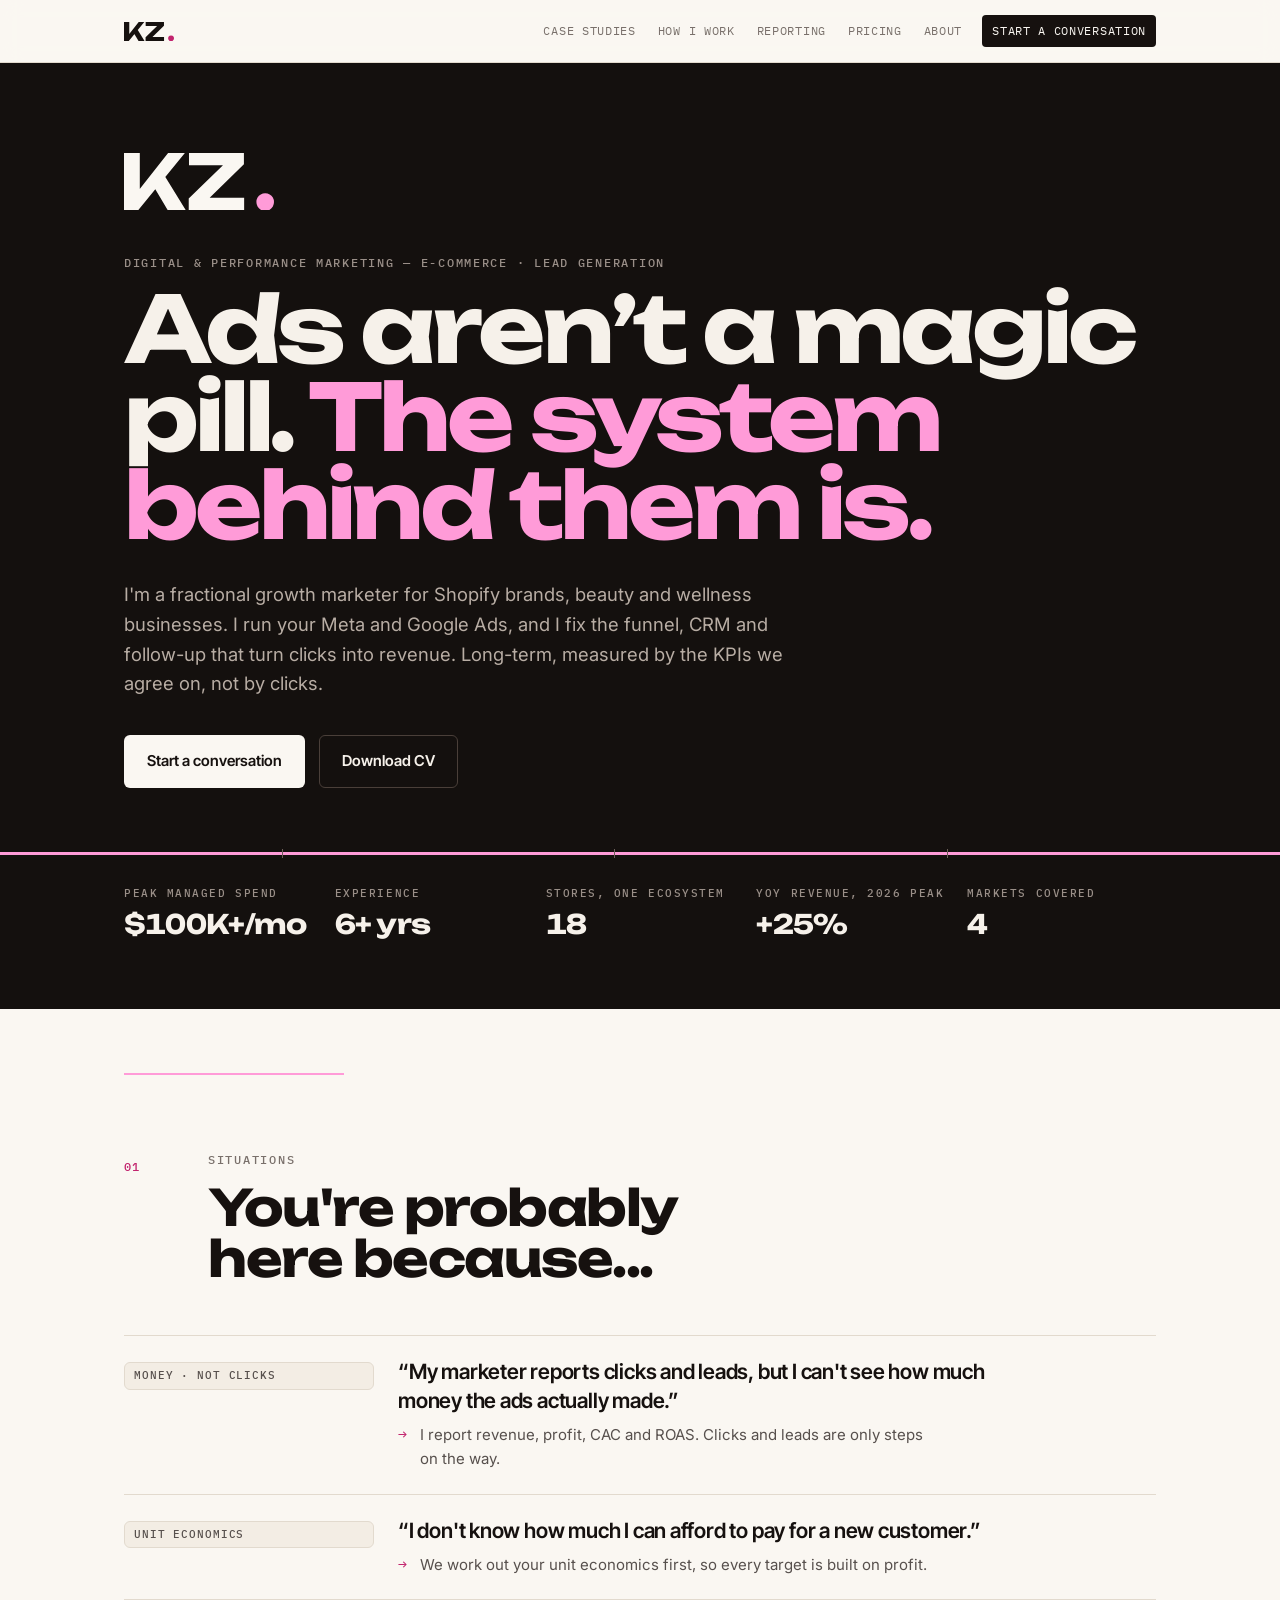
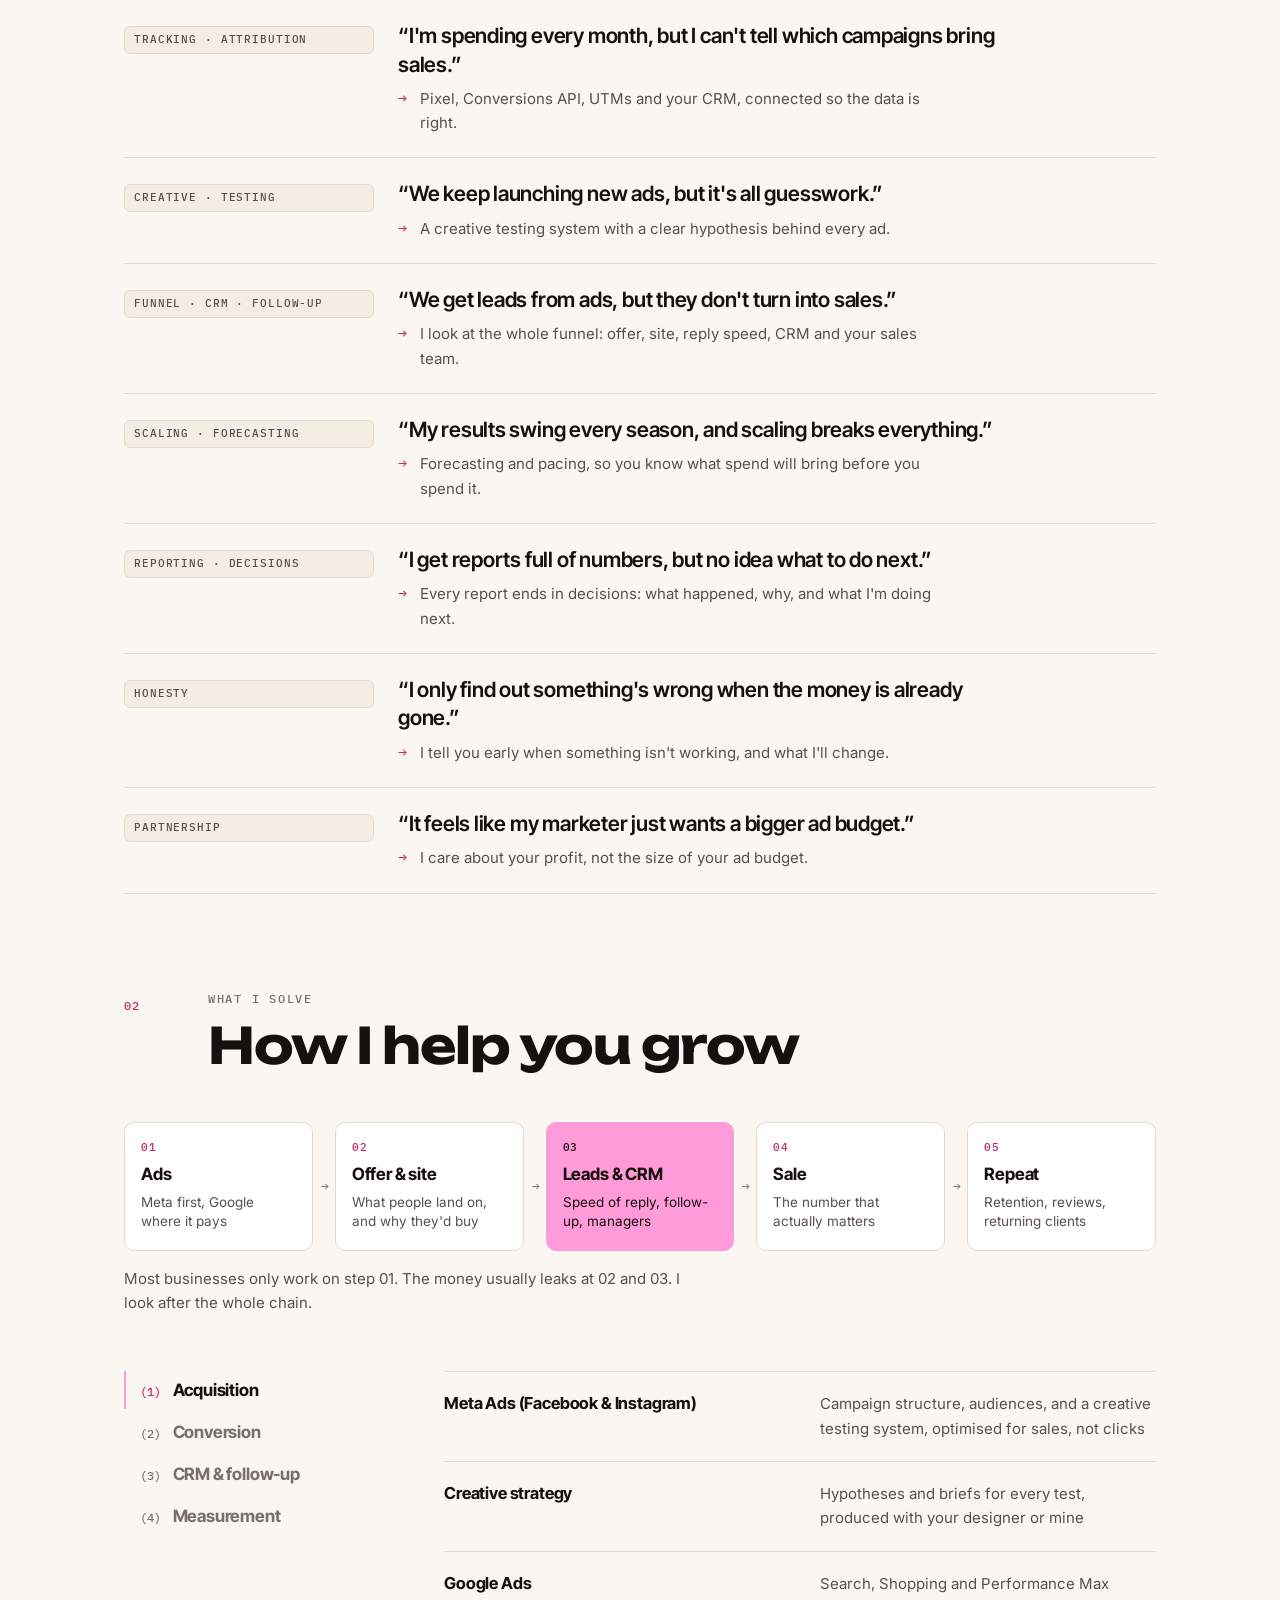
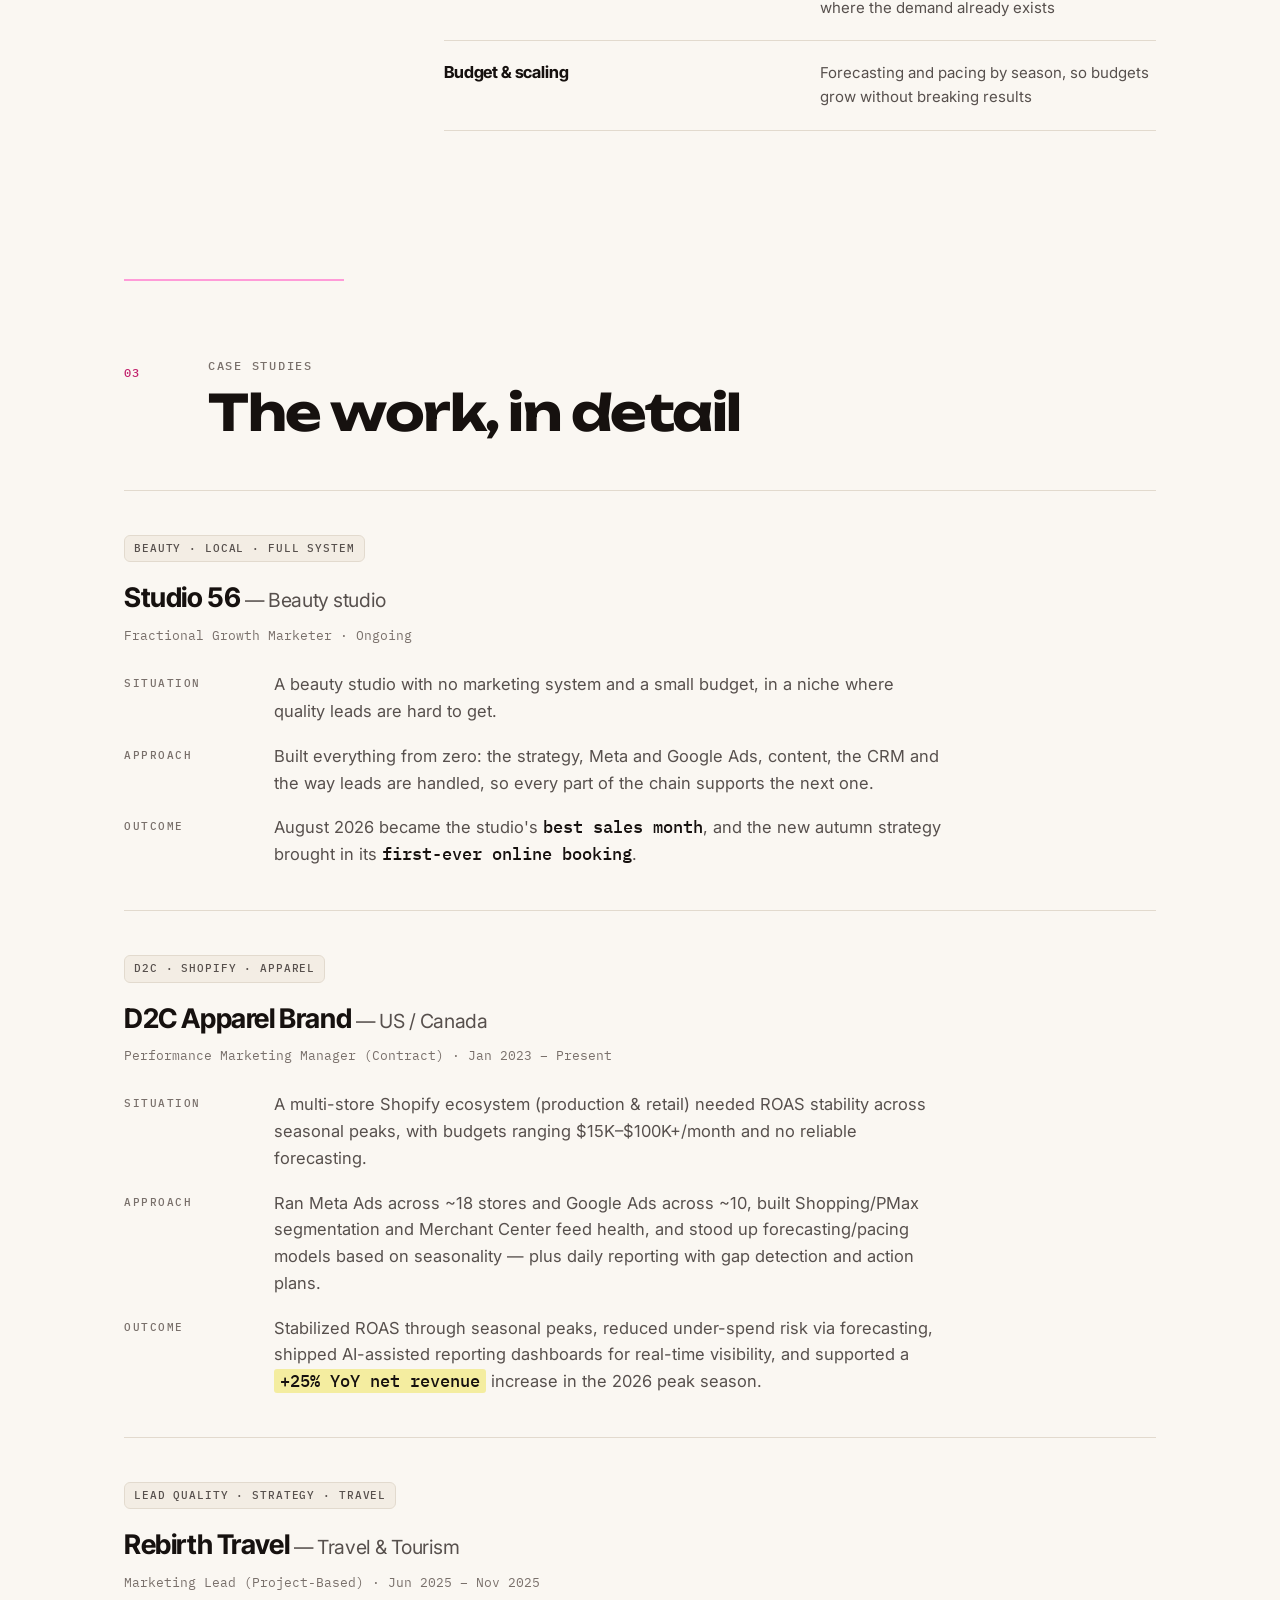
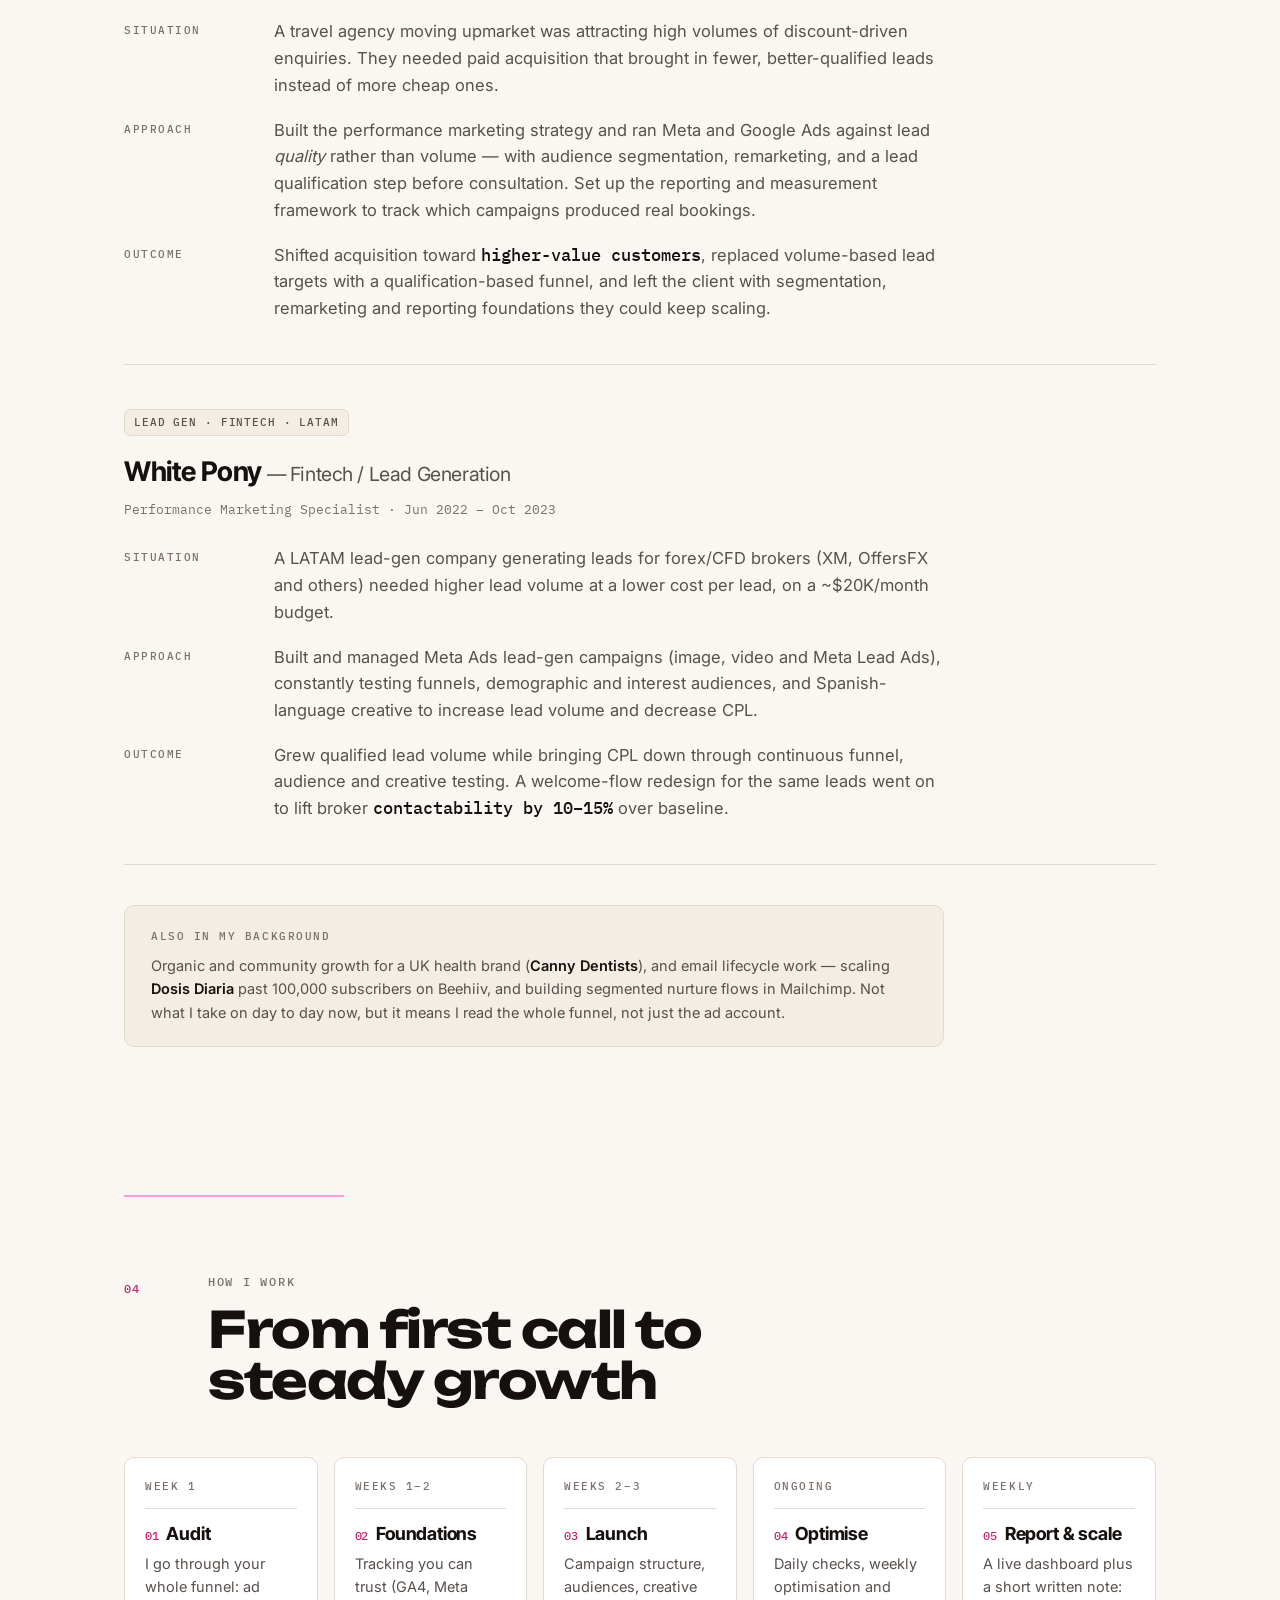
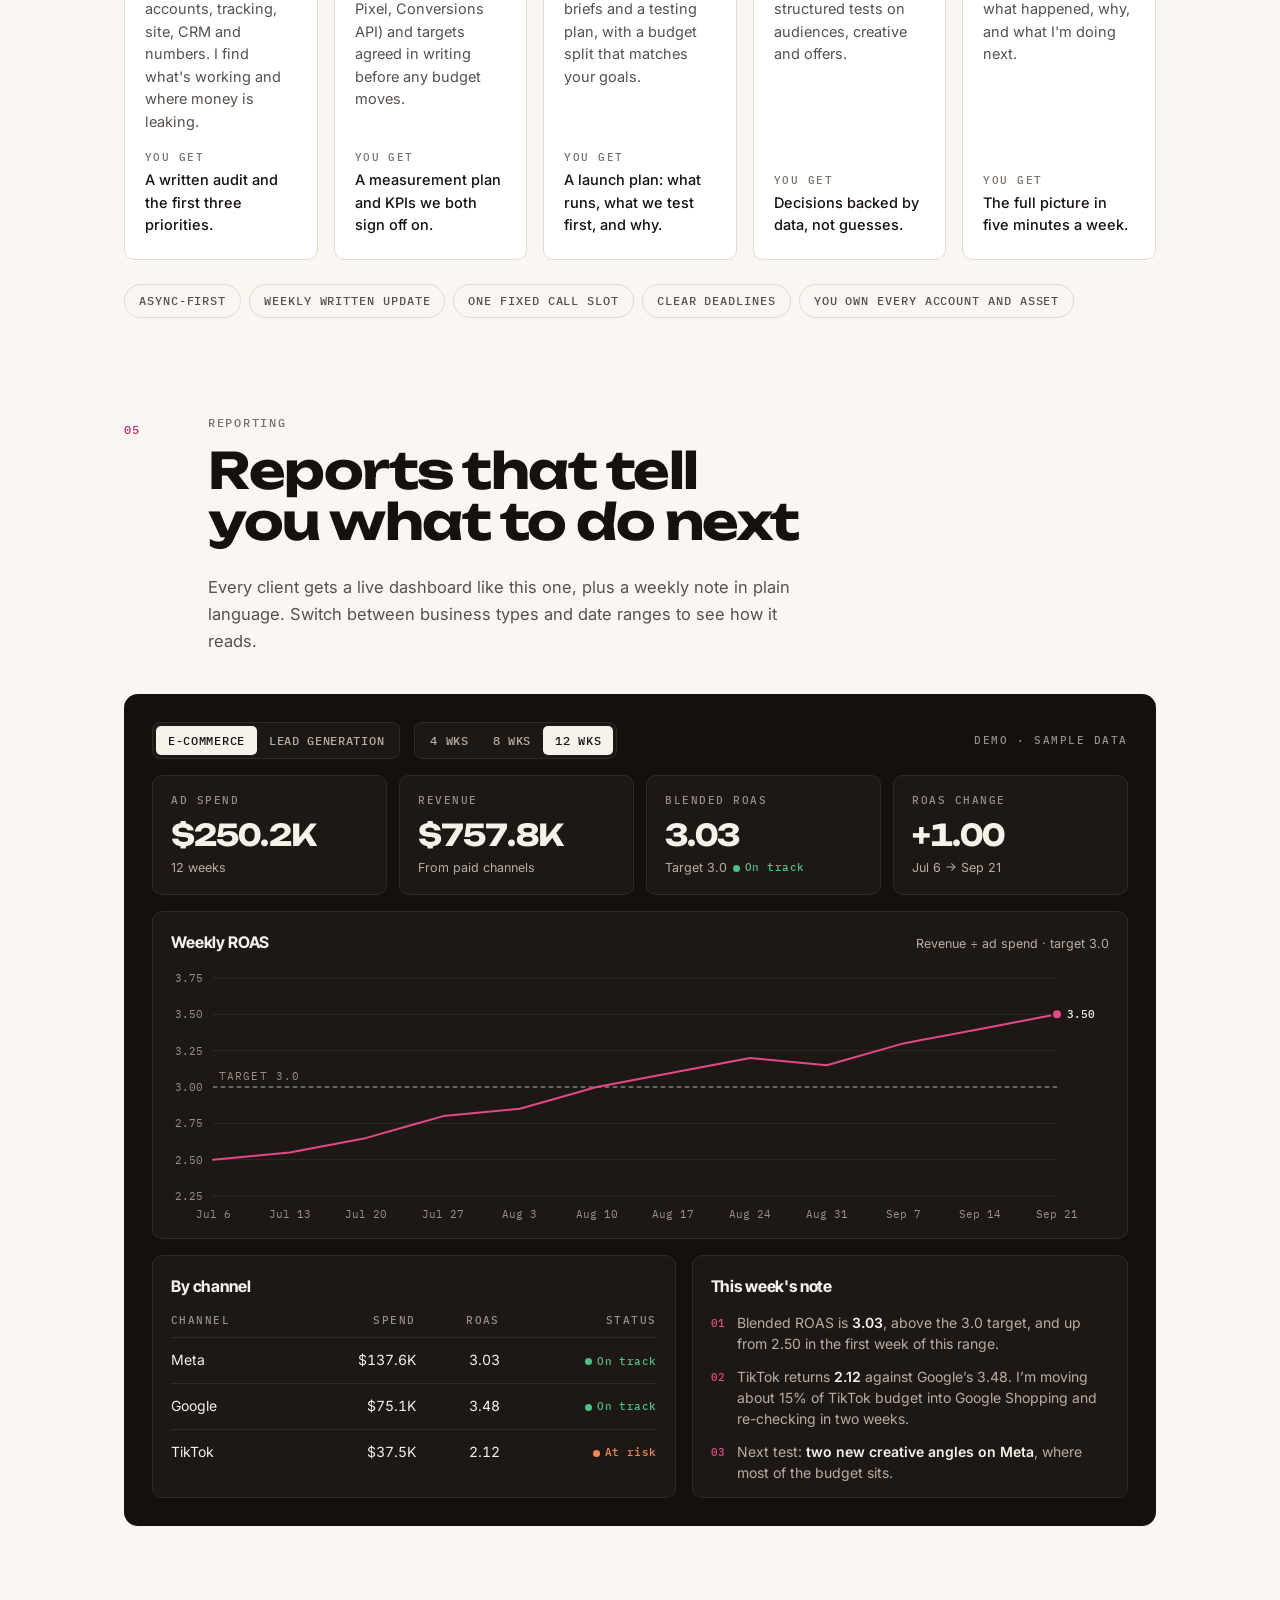
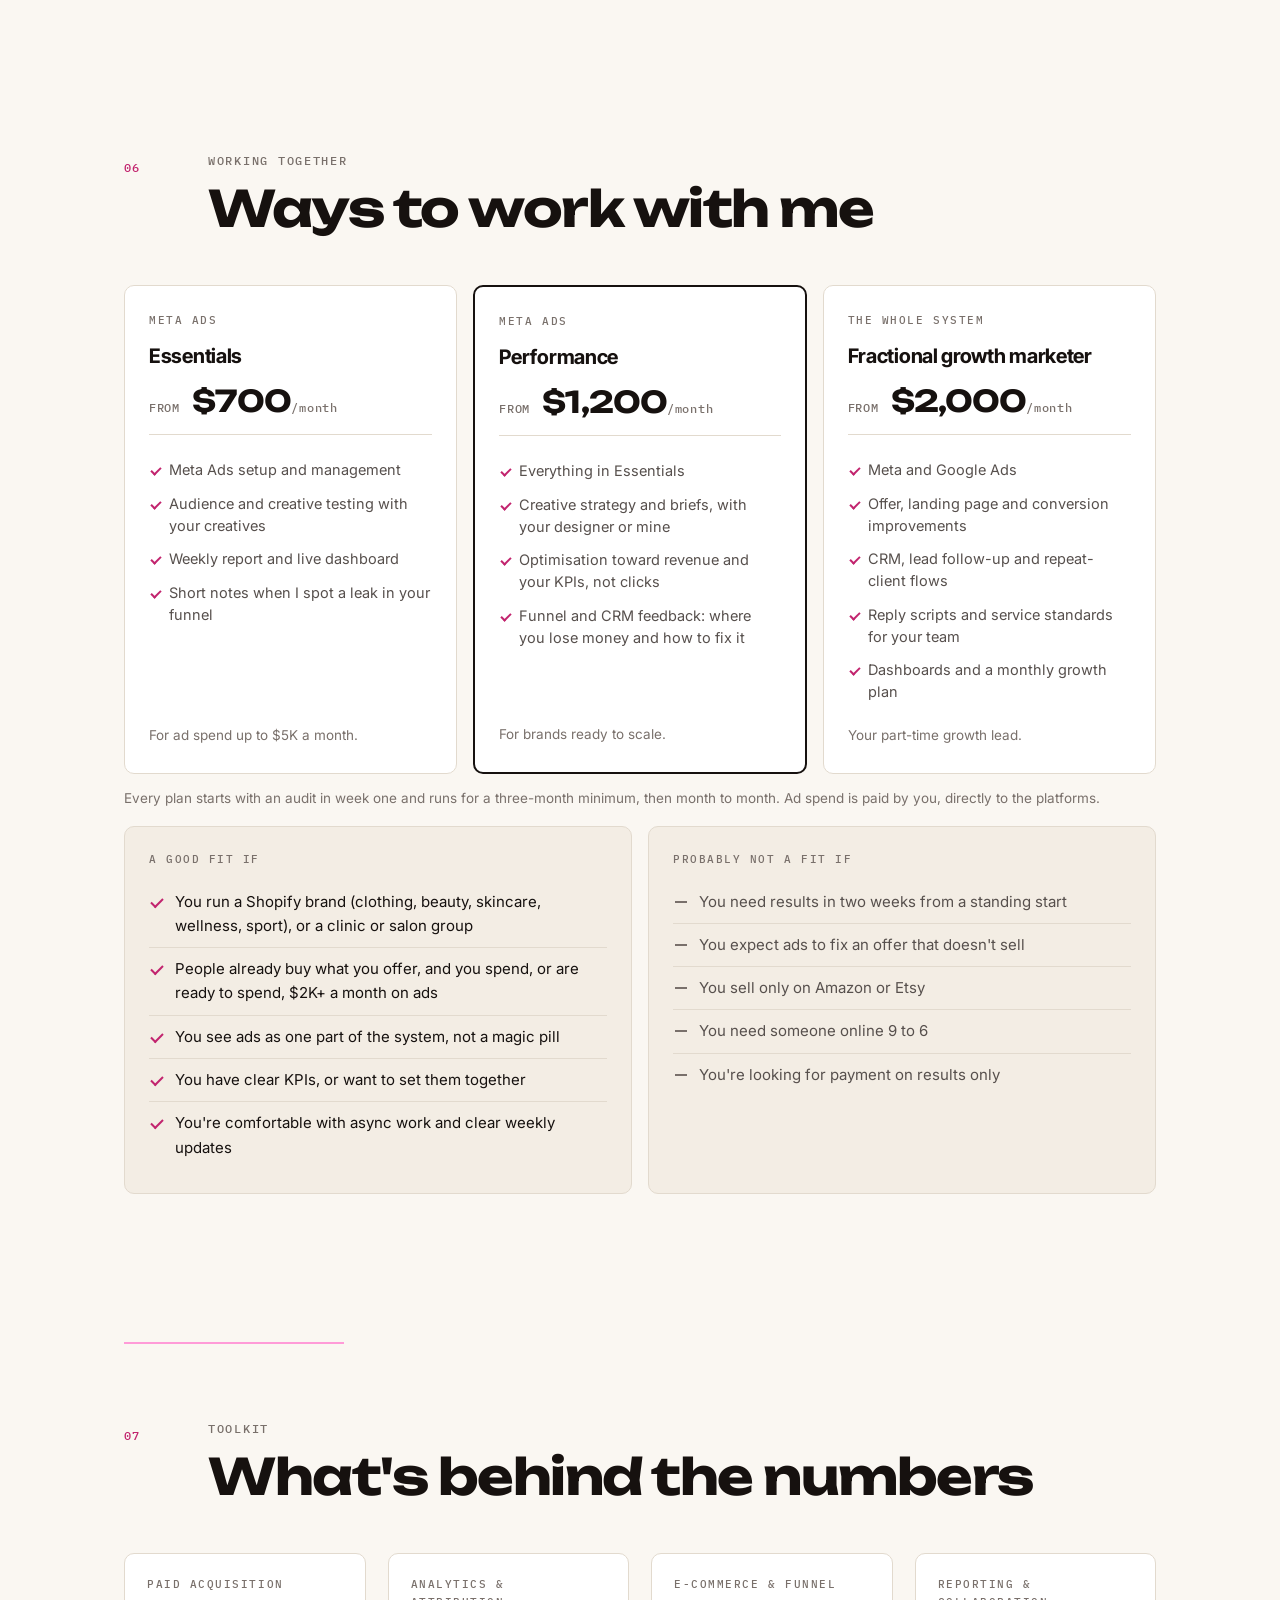
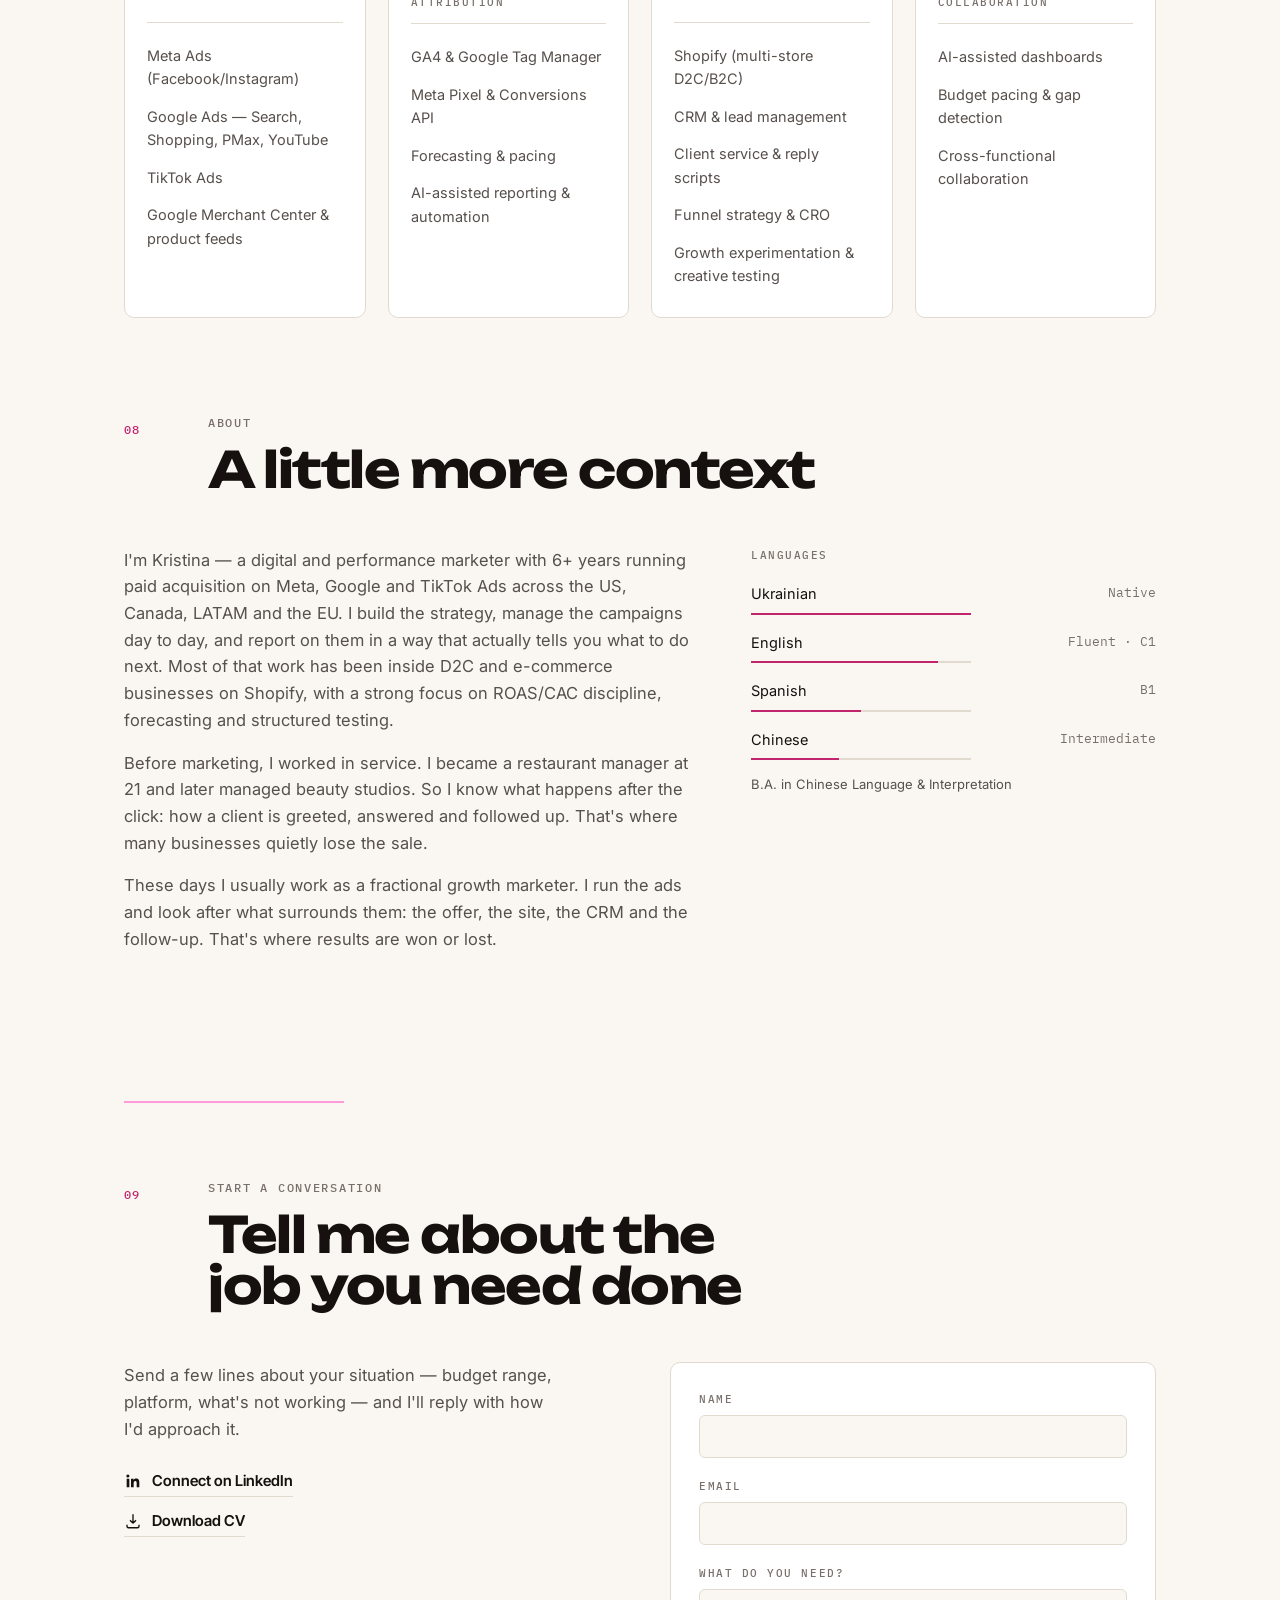
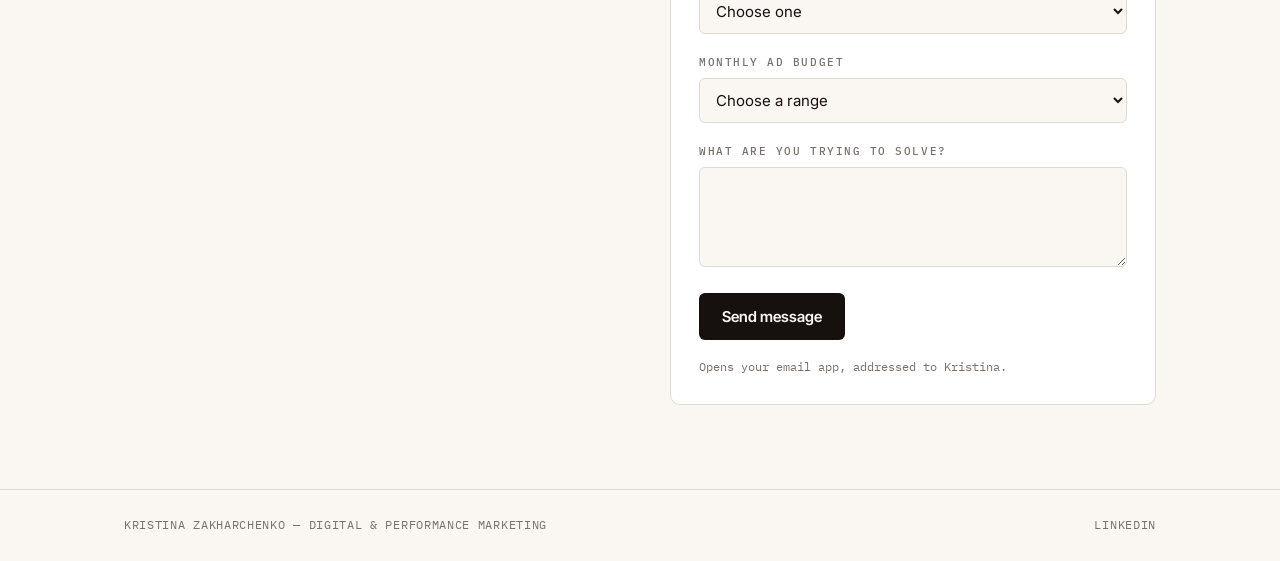
==== commit a2c9a94b: "Site: growth-system positioning, process, reporting demo, pricing Reposition around "ads aren't a ma" ====
--- a/index.html
+++ b/index.html
@@ -4,9 +4,9 @@
 <meta charset="UTF-8">
 <meta name="viewport" content="width=device-width, initial-scale=1.0">
 <title>Kristina Zakharchenko — Digital &amp; Performance Marketing</title>
-<meta name="description" content="I turn ad spend into paying customers. Digital &amp; performance marketing for e-commerce and lead generation — strategy, ad management, optimization and reporting. 6+ years across Meta, Google and TikTok Ads.">
+<meta name="description" content="Ads aren't a magic pill. The system behind them is. Fractional growth marketing and Meta Ads for Shopify brands, beauty and wellness businesses: ads, funnel, CRM and reporting against the KPIs that matter.">
 <meta property="og:title" content="Kristina Zakharchenko — Digital &amp; Performance Marketing">
-<meta property="og:description" content="I turn ad spend into paying customers. Digital &amp; performance marketing for e-commerce and lead generation.">
+<meta property="og:description" content="Ads aren't a magic pill. The system behind them is. Fractional growth marketing and Meta Ads for e-commerce and lead generation.">
 <meta property="og:type" content="website">
 <link rel="icon" href="brand/logo/kz-favicon-small.svg">
 <link rel="stylesheet" href="brand/tokens.css">
@@ -22,9 +22,10 @@
       <img src="brand/logo/kz-dot-ink.svg" alt="" width="92" height="35">
     </a>
     <nav class="site-nav" aria-label="Primary">
-      <a href="#jobs">What I solve</a>
       <a href="#cases">Case studies</a>
-      <a href="#competencies">Toolkit</a>
+      <a href="#process">How I work</a>
+      <a href="#reporting">Reporting</a>
+      <a href="#pricing">Pricing</a>
       <a href="#about">About</a>
       <a href="#contact" class="nav-cta">Start a conversation</a>
     </nav>
@@ -38,8 +39,8 @@
     <div class="wrap">
       <div class="hero-mark"><img src="brand/logo/kz-dot-cream.svg" alt="" width="150" height="57"></div>
       <p class="eyebrow">Digital &amp; performance marketing — E-commerce · Lead generation</p>
-      <h1 class="hero-headline">I turn ad spend into <em>paying customers.</em></h1>
-      <p class="hero-sub">Digital and performance marketing — planning, ad management, optimization and reporting — for e-commerce brands and lead-generation businesses that want more customers and real growth online. 6+ years across Meta, Google and TikTok Ads, with measurable results against the goals we set.</p>
+      <h1 class="hero-headline">Ads aren’t a magic pill. <em>The system behind them is.</em></h1>
+      <p class="hero-sub">I'm a fractional growth marketer for Shopify brands, beauty and wellness businesses. I run your Meta and Google Ads, and I fix the funnel, CRM and follow-up that turn clicks into revenue. Long-term, measured by the KPIs we agree on, not by clicks.</p>
       <div class="hero-actions">
         <a href="#contact" class="btn btn-primary">Start a conversation</a>
         <a href="assets/Kristina-Zakharchenko-CV.docx" class="btn btn-ghost" download>Download CV</a>
@@ -93,24 +94,67 @@
       </div>
       <ul class="situation-log">
         <li>
-          <span class="tag">E-commerce · Seasonal · ROAS</span>
-          <p>“My ROAS swings wildly every peak season and I can't forecast spend with confidence.”</p>
-        </li>
-        <li>
-          <span class="tag">Scaling · Budget · Efficiency</span>
-          <p>“My ads worked at a small budget, but everything breaks when I try to scale.”</p>
-        </li>
-        <li>
-          <span class="tag">Tracking · Attribution · GA4</span>
-          <p>“I'm spending every month, but I can't tell which campaigns actually bring sales.”</p>
-        </li>
-        <li>
-          <span class="tag">Lead gen · CPL · Volume</span>
-          <p>“We need more qualified leads at a lower cost, and we need it fast.”</p>
-        </li>
-        <li>
-          <span class="tag">Reporting · Clarity · Decisions</span>
-          <p>“I get reports full of numbers, but no idea what to actually do next.”</p>
+          <span class="tag">Money · Not clicks</span>
+          <div class="situation-text">
+            <p class="situation-pain">“My marketer reports clicks and leads, but I can't see how much money the ads actually made.”</p>
+            <p class="situation-answer">I report revenue, profit, CAC and ROAS. Clicks and leads are only steps on the way.</p>
+          </div>
+        </li>
+        <li>
+          <span class="tag">Unit economics</span>
+          <div class="situation-text">
+            <p class="situation-pain">“I don't know how much I can afford to pay for a new customer.”</p>
+            <p class="situation-answer">We work out your unit economics first, so every target is built on profit.</p>
+          </div>
+        </li>
+        <li>
+          <span class="tag">Tracking · Attribution</span>
+          <div class="situation-text">
+            <p class="situation-pain">“I'm spending every month, but I can't tell which campaigns bring sales.”</p>
+            <p class="situation-answer">Pixel, Conversions API, UTMs and your CRM, connected so the data is right.</p>
+          </div>
+        </li>
+        <li>
+          <span class="tag">Creative · Testing</span>
+          <div class="situation-text">
+            <p class="situation-pain">“We keep launching new ads, but it's all guesswork.”</p>
+            <p class="situation-answer">A creative testing system with a clear hypothesis behind every ad.</p>
+          </div>
+        </li>
+        <li>
+          <span class="tag">Funnel · CRM · Follow-up</span>
+          <div class="situation-text">
+            <p class="situation-pain">“We get leads from ads, but they don't turn into sales.”</p>
+            <p class="situation-answer">I look at the whole funnel: offer, site, reply speed, CRM and your sales team.</p>
+          </div>
+        </li>
+        <li>
+          <span class="tag">Scaling · Forecasting</span>
+          <div class="situation-text">
+            <p class="situation-pain">“My results swing every season, and scaling breaks everything.”</p>
+            <p class="situation-answer">Forecasting and pacing, so you know what spend will bring before you spend it.</p>
+          </div>
+        </li>
+        <li>
+          <span class="tag">Reporting · Decisions</span>
+          <div class="situation-text">
+            <p class="situation-pain">“I get reports full of numbers, but no idea what to do next.”</p>
+            <p class="situation-answer">Every report ends in decisions: what happened, why, and what I'm doing next.</p>
+          </div>
+        </li>
+        <li>
+          <span class="tag">Honesty</span>
+          <div class="situation-text">
+            <p class="situation-pain">“I only find out something's wrong when the money is already gone.”</p>
+            <p class="situation-answer">I tell you early when something isn't working, and what I'll change.</p>
+          </div>
+        </li>
+        <li>
+          <span class="tag">Partnership</span>
+          <div class="situation-text">
+            <p class="situation-pain">“It feels like my marketer just wants a bigger ad budget.”</p>
+            <p class="situation-answer">I care about your profit, not the size of your ad budget.</p>
+          </div>
         </li>
       </ul>
     </div>
@@ -127,78 +171,97 @@
         </div>
       </div>
 
+      <ol class="system-flow" aria-label="The growth system">
+        <li><span class="flow-no">01</span><strong>Ads</strong><span>Meta first, Google where it pays</span></li>
+        <li><span class="flow-no">02</span><strong>Offer &amp; site</strong><span>What people land on, and why they'd buy</span></li>
+        <li class="is-leak"><span class="flow-no">03</span><strong>Leads &amp; CRM</strong><span>Speed of reply, follow-up, managers</span></li>
+        <li><span class="flow-no">04</span><strong>Sale</strong><span>The number that actually matters</span></li>
+        <li><span class="flow-no">05</span><strong>Repeat</strong><span>Retention, reviews, returning clients</span></li>
+      </ol>
+      <p class="flow-note">Most businesses only work on step 01. The money usually leaks at 02 and 03. I look after the whole chain.</p>
+
       <div class="services-layout">
         <nav class="service-nav" aria-label="Service categories">
-          <button class="service-nav-item is-active" data-category="strategy" aria-current="true">
-            <span class="service-num">(1)</span> Analytics &amp; Strategy
+          <button class="service-nav-item is-active" data-category="acquisition" aria-current="true">
+            <span class="service-num">(1)</span> Acquisition
           </button>
-          <button class="service-nav-item" data-category="ads">
-            <span class="service-num">(2)</span> Ad Management
+          <button class="service-nav-item" data-category="conversion">
+            <span class="service-num">(2)</span> Conversion
           </button>
-          <button class="service-nav-item" data-category="reporting">
-            <span class="service-num">(3)</span> Reporting
+          <button class="service-nav-item" data-category="crm">
+            <span class="service-num">(3)</span> CRM &amp; follow-up
+          </button>
+          <button class="service-nav-item" data-category="measurement">
+            <span class="service-num">(4)</span> Measurement
           </button>
         </nav>
 
         <div class="service-panels">
-          <div class="service-panel is-active" data-panel="strategy">
-            <div class="service-row">
-              <h3>Performance Marketing Strategy</h3>
-              <p>A channel plan and budget allocation built around your specific growth goals</p>
-            </div>
-            <div class="service-row">
-              <h3>Funnel &amp; Conversion Strategy</h3>
-              <p>Mapping the customer journey and finding exactly where it's leaking</p>
-            </div>
-            <div class="service-row">
-              <h3>Forecasting &amp; Pacing</h3>
-              <p>Predicting spend and results by season, so budgets don't run out early or sit unused</p>
-            </div>
-            <div class="service-row">
-              <h3>Tracking &amp; Attribution Setup</h3>
-              <p>GA4, Meta Pixel, Conversions API, GTM — so every decision is based on data you can trust</p>
-            </div>
-          </div>
-
-          <div class="service-panel" data-panel="ads">
+          <div class="service-panel is-active" data-panel="acquisition">
             <div class="service-row">
               <h3>Meta Ads (Facebook &amp; Instagram)</h3>
-              <p>Campaign builds, audience structure, and ongoing creative testing</p>
+              <p>Campaign structure, audiences, and a creative testing system, optimised for sales, not clicks</p>
+            </div>
+            <div class="service-row">
+              <h3>Creative strategy</h3>
+              <p>Hypotheses and briefs for every test, produced with your designer or mine</p>
             </div>
             <div class="service-row">
               <h3>Google Ads</h3>
-              <p>Search, Shopping, Performance Max, and YouTube</p>
-            </div>
-            <div class="service-row">
-              <h3>TikTok Ads</h3>
-              <p>Campaign setup and creative-led testing on a fast-moving platform</p>
-            </div>
-            <div class="service-row">
-              <h3>Product Feed &amp; Merchant Center</h3>
-              <p>Feed health and shopping setup for e-commerce catalogs</p>
-            </div>
-            <div class="service-row">
-              <h3>Daily Optimization</h3>
-              <p>Bid, budget, and audience adjustments against the ROAS/CAC targets we agree on</p>
-            </div>
-          </div>
-
-          <div class="service-panel" data-panel="reporting">
-            <div class="service-row">
-              <h3>AI-Assisted Dashboards</h3>
-              <p>Automated, real-time reporting instead of static weekly exports</p>
-            </div>
-            <div class="service-row">
-              <h3>Daily Performance Tracking</h3>
-              <p>Gap detection with action plans, not just a number on a screen</p>
-            </div>
-            <div class="service-row">
-              <h3>Custom KPI Reporting</h3>
-              <p>Built around what actually matters to your business, not vanity metrics</p>
-            </div>
-            <div class="service-row">
-              <h3>Forecast vs. Actual</h3>
-              <p>Tracking whether spend is pacing on target, and flagging it early if it's not</p>
+              <p>Search, Shopping and Performance Max where the demand already exists</p>
+            </div>
+            <div class="service-row">
+              <h3>Budget &amp; scaling</h3>
+              <p>Forecasting and pacing by season, so budgets grow without breaking results</p>
+            </div>
+          </div>
+
+          <div class="service-panel" data-panel="conversion">
+            <div class="service-row">
+              <h3>Offer &amp; landing pages</h3>
+              <p>Making sure what people land on matches the ad, and gives them a reason to buy now</p>
+            </div>
+            <div class="service-row">
+              <h3>Shopify store checks</h3>
+              <p>Product pages, checkout and speed: the places where paid traffic gets wasted</p>
+            </div>
+            <div class="service-row">
+              <h3>Booking flows</h3>
+              <p>For clinics and salons: fewer steps between the ad and a confirmed appointment</p>
+            </div>
+          </div>
+
+          <div class="service-panel" data-panel="crm">
+            <div class="service-row">
+              <h3>Lead management</h3>
+              <p>How fast leads hear back, who follows up, and what gets said. This is where most money is lost.</p>
+            </div>
+            <div class="service-row">
+              <h3>CRM setup &amp; pipeline</h3>
+              <p>Every lead tracked from the ad to the sale, so we know which campaigns really pay</p>
+            </div>
+            <div class="service-row">
+              <h3>Client service standards</h3>
+              <p>Reply scripts, response times and follow-up rules for your admins and managers, from someone who has run the front desk</p>
+            </div>
+            <div class="service-row">
+              <h3>Repeat &amp; retention</h3>
+              <p>Reminders, returning-client offers and email flows that bring people back</p>
+            </div>
+          </div>
+
+          <div class="service-panel" data-panel="measurement">
+            <div class="service-row">
+              <h3>Tracking you can trust</h3>
+              <p>GA4, Meta Pixel, Conversions API and UTMs, connected to your CRM or Shopify</p>
+            </div>
+            <div class="service-row">
+              <h3>KPIs &amp; unit economics</h3>
+              <p>What a customer is worth to you, and what you can afford to pay for one</p>
+            </div>
+            <div class="service-row">
+              <h3>Live dashboards</h3>
+              <p>Real-time reporting with a weekly note on what happened and what's next</p>
             </div>
           </div>
         </div>
@@ -218,6 +281,28 @@
           <h2 class="section-title">The work, in detail</h2>
         </div>
       </div>
+
+      <article class="case" id="case-studio56">
+        <header class="case-head">
+          <span class="tag">Beauty · Local · Full system</span>
+          <h3>Studio 56 <span class="case-region">— Beauty studio</span></h3>
+          <p class="case-role">Fractional Growth Marketer · Ongoing</p>
+        </header>
+        <div class="case-body">
+          <div class="case-row">
+            <span class="case-label">Situation</span>
+            <p>A beauty studio with no marketing system and a small budget, in a niche where quality leads are hard to get.</p>
+          </div>
+          <div class="case-row">
+            <span class="case-label">Approach</span>
+            <p>Built everything from zero: the strategy, Meta and Google Ads, content, the CRM and the way leads are handled, so every part of the chain supports the next one.</p>
+          </div>
+          <div class="case-row">
+            <span class="case-label">Outcome</span>
+            <p>August 2026 became the studio's <strong class="stat">best sales month</strong>, and the new autumn strategy brought in its <strong class="stat">first-ever online booking</strong>.</p>
+          </div>
+        </div>
+      </article>
 
       <article class="case" id="case-roas">
         <header class="case-head">
@@ -295,11 +380,197 @@
 
   <div class="divider"><div class="wrap"><span class="pacing-bar pacing-bar--sm"><span class="pacing-fill"></span></span></div></div>
 
+  <!-- PROCESS -->
+  <section class="process" id="process">
+    <div class="wrap">
+      <div class="sec-head">
+        <span class="sec-no">04</span>
+        <div>
+          <p class="eyebrow">How I work</p>
+          <h2 class="section-title">From first call to steady growth</h2>
+        </div>
+      </div>
+
+      <ol class="steps">
+        <li class="step">
+          <span class="step-when">Week 1</span>
+          <h3><span class="step-no">01</span> Audit</h3>
+          <p>I go through your whole funnel: ad accounts, tracking, site, CRM and numbers. I find what's working and where money is leaking.</p>
+          <p class="step-get"><span>You get</span> A written audit and the first three priorities.</p>
+        </li>
+        <li class="step">
+          <span class="step-when">Weeks 1–2</span>
+          <h3><span class="step-no">02</span> Foundations</h3>
+          <p>Tracking you can trust (GA4, Meta Pixel, Conversions API) and targets agreed in writing before any budget moves.</p>
+          <p class="step-get"><span>You get</span> A measurement plan and KPIs we both sign off on.</p>
+        </li>
+        <li class="step">
+          <span class="step-when">Weeks 2–3</span>
+          <h3><span class="step-no">03</span> Launch</h3>
+          <p>Campaign structure, audiences, creative briefs and a testing plan, with a budget split that matches your goals.</p>
+          <p class="step-get"><span>You get</span> A launch plan: what runs, what we test first, and why.</p>
+        </li>
+        <li class="step">
+          <span class="step-when">Ongoing</span>
+          <h3><span class="step-no">04</span> Optimise</h3>
+          <p>Daily checks, weekly optimisation and structured tests on audiences, creative and offers.</p>
+          <p class="step-get"><span>You get</span> Decisions backed by data, not guesses.</p>
+        </li>
+        <li class="step">
+          <span class="step-when">Weekly</span>
+          <h3><span class="step-no">05</span> Report &amp; scale</h3>
+          <p>A live dashboard plus a short written note: what happened, why, and what I'm doing next.</p>
+          <p class="step-get"><span>You get</span> The full picture in five minutes a week.</p>
+        </li>
+      </ol>
+
+      <ul class="work-style" aria-label="Working style">
+        <li>Async-first</li>
+        <li>Weekly written update</li>
+        <li>One fixed call slot</li>
+        <li>Clear deadlines</li>
+        <li>You own every account and asset</li>
+      </ul>
+    </div>
+  </section>
+
+  <!-- REPORTING DEMO -->
+  <section class="reporting" id="reporting">
+    <div class="wrap">
+      <div class="sec-head">
+        <span class="sec-no">05</span>
+        <div>
+          <p class="eyebrow">Reporting</p>
+          <h2 class="section-title">Reports that tell you what to do next</h2>
+        </div>
+      </div>
+      <p class="sec-lead">Every client gets a live dashboard like this one, plus a weekly note in plain language. Switch between business types and date ranges to see how it reads.</p>
+
+      <div class="dash" id="dash">
+        <div class="dash-bar">
+          <div class="seg" role="group" aria-label="Business type">
+            <button type="button" class="seg-btn is-active" data-mode="ecom" aria-pressed="true">E-commerce</button>
+            <button type="button" class="seg-btn" data-mode="lead" aria-pressed="false">Lead generation</button>
+          </div>
+          <div class="seg" role="group" aria-label="Date range">
+            <button type="button" class="seg-btn" data-range="4" aria-pressed="false">4 wks</button>
+            <button type="button" class="seg-btn" data-range="8" aria-pressed="false">8 wks</button>
+            <button type="button" class="seg-btn is-active" data-range="12" aria-pressed="true">12 wks</button>
+          </div>
+          <span class="dash-demo">Demo · sample data</span>
+        </div>
+
+        <dl class="dash-kpis" id="dash-kpis"></dl>
+
+        <div class="dash-chart-card">
+          <div class="dash-chart-head">
+            <h3 id="dash-chart-title">Weekly ROAS</h3>
+            <span class="dash-chart-note" id="dash-chart-note"></span>
+          </div>
+          <div class="dash-chart" id="dash-chart"></div>
+          <table class="sr-only" id="dash-table"></table>
+        </div>
+
+        <div class="dash-lower">
+          <div class="dash-panel">
+            <h3 class="dash-panel-title">By channel</h3>
+            <table class="dash-channels" id="dash-channels"></table>
+          </div>
+          <div class="dash-panel">
+            <h3 class="dash-panel-title">This week's note</h3>
+            <ol class="dash-notes" id="dash-notes"></ol>
+          </div>
+        </div>
+      </div>
+    </div>
+  </section>
+
+  <div class="divider"><div class="wrap"><span class="pacing-bar pacing-bar--sm"><span class="pacing-fill"></span></span></div></div>
+
+  <!-- PRICING & FIT -->
+  <section class="pricing" id="pricing">
+    <div class="wrap">
+      <div class="sec-head">
+        <span class="sec-no">06</span>
+        <div>
+          <p class="eyebrow">Working together</p>
+          <h2 class="section-title">Ways to work with me</h2>
+        </div>
+      </div>
+
+      <div class="formats">
+        <article class="format">
+          <p class="format-kind">Meta Ads</p>
+          <h3>Essentials</h3>
+          <p class="format-price"><span>from</span> $700<span>/month</span></p>
+          <ul class="format-list">
+            <li>Meta Ads setup and management</li>
+            <li>Audience and creative testing with your creatives</li>
+            <li>Weekly report and live dashboard</li>
+            <li>Short notes when I spot a leak in your funnel</li>
+          </ul>
+          <p class="format-small">For ad spend up to $5K a month.</p>
+        </article>
+        <article class="format format--main">
+          <p class="format-kind">Meta Ads</p>
+          <h3>Performance</h3>
+          <p class="format-price"><span>from</span> $1,200<span>/month</span></p>
+          <ul class="format-list">
+            <li>Everything in Essentials</li>
+            <li>Creative strategy and briefs, with your designer or mine</li>
+            <li>Optimisation toward revenue and your KPIs, not clicks</li>
+            <li>Funnel and CRM feedback: where you lose money and how to fix it</li>
+          </ul>
+          <p class="format-small">For brands ready to scale.</p>
+        </article>
+        <article class="format">
+          <p class="format-kind">The whole system</p>
+          <h3>Fractional growth marketer</h3>
+          <p class="format-price"><span>from</span> $2,000<span>/month</span></p>
+          <ul class="format-list">
+            <li>Meta and Google Ads</li>
+            <li>Offer, landing page and conversion improvements</li>
+            <li>CRM, lead follow-up and repeat-client flows</li>
+            <li>Reply scripts and service standards for your team</li>
+            <li>Dashboards and a monthly growth plan</li>
+          </ul>
+          <p class="format-small">Your part-time growth lead.</p>
+        </article>
+      </div>
+      <p class="formats-note">Every plan starts with an audit in week one and runs for a three-month minimum, then month to month. Ad spend is paid by you, directly to the platforms.</p>
+
+      <div class="fit">
+        <div class="fit-col">
+          <h3>A good fit if</h3>
+          <ul>
+            <li>You run a Shopify brand (clothing, beauty, skincare, wellness, sport), or a clinic or salon group</li>
+            <li>People already buy what you offer, and you spend, or are ready to spend, $2K+ a month on ads</li>
+            <li>You see ads as one part of the system, not a magic pill</li>
+            <li>You have clear KPIs, or want to set them together</li>
+            <li>You're comfortable with async work and clear weekly updates</li>
+          </ul>
+        </div>
+        <div class="fit-col fit-col--no">
+          <h3>Probably not a fit if</h3>
+          <ul>
+            <li>You need results in two weeks from a standing start</li>
+            <li>You expect ads to fix an offer that doesn't sell</li>
+            <li>You sell only on Amazon or Etsy</li>
+            <li>You need someone online 9 to 6</li>
+            <li>You're looking for payment on results only</li>
+          </ul>
+        </div>
+      </div>
+    </div>
+  </section>
+
+  <div class="divider"><div class="wrap"><span class="pacing-bar pacing-bar--sm"><span class="pacing-fill"></span></span></div></div>
+
   <!-- COMPETENCIES -->
   <section class="competencies" id="competencies">
     <div class="wrap">
       <div class="sec-head">
-        <span class="sec-no">04</span>
+        <span class="sec-no">07</span>
         <div>
           <p class="eyebrow">Toolkit</p>
           <h2 class="section-title">What's behind the numbers</h2>
@@ -328,6 +599,8 @@
           <h3>E-commerce &amp; funnel</h3>
           <ul class="chip-list">
             <li>Shopify (multi-store D2C/B2C)</li>
+            <li>CRM &amp; lead management</li>
+            <li>Client service &amp; reply scripts</li>
             <li>Funnel strategy &amp; CRO</li>
             <li>Growth experimentation &amp; creative testing</li>
           </ul>
@@ -348,7 +621,7 @@
   <section class="about" id="about">
     <div class="wrap">
       <div class="sec-head">
-        <span class="sec-no">05</span>
+        <span class="sec-no">08</span>
         <div>
           <p class="eyebrow">About</p>
           <h2 class="section-title">A little more context</h2>
@@ -357,6 +630,8 @@
       <div class="about-grid">
       <div>
         <p>I'm Kristina — a digital and performance marketer with 6+ years running paid acquisition on Meta, Google and TikTok Ads across the US, Canada, LATAM and the EU. I build the strategy, manage the campaigns day to day, and report on them in a way that actually tells you what to do next. Most of that work has been inside D2C and e-commerce businesses on Shopify, with a strong focus on ROAS/CAC discipline, forecasting and structured testing.</p>
+        <p>Before marketing, I worked in service. I became a restaurant manager at 21 and later managed beauty studios. So I know what happens after the click: how a client is greeted, answered and followed up. That's where many businesses quietly lose the sale.</p>
+        <p>These days I usually work as a fractional growth marketer. I run the ads and look after what surrounds them: the offer, the site, the CRM and the follow-up. That's where results are won or lost.</p>
       </div>
       <div class="languages">
         <h3>Languages</h3>
@@ -390,7 +665,7 @@
   <section class="contact" id="contact">
     <div class="wrap">
       <div class="sec-head">
-        <span class="sec-no">06</span>
+        <span class="sec-no">09</span>
         <div>
           <p class="eyebrow">Start a conversation</p>
           <h2 class="section-title">Tell me about the job you need done</h2>
@@ -418,6 +693,24 @@
         <label for="email">Email</label>
         <input type="email" id="email" name="email" required autocomplete="email">
 
+        <label for="need">What do you need?</label>
+        <select id="need" name="need">
+          <option value="">Choose one</option>
+          <option>Meta Ads Essentials</option>
+          <option>Meta Ads Performance</option>
+          <option>Fractional growth marketer</option>
+          <option>Not sure yet</option>
+        </select>
+
+        <label for="budget">Monthly ad budget</label>
+        <select id="budget" name="budget">
+          <option value="">Choose a range</option>
+          <option>Under $2K</option>
+          <option>$2K–5K</option>
+          <option>$5K–15K</option>
+          <option>$15K+</option>
+        </select>
+
         <label for="message">What are you trying to solve?</label>
         <textarea id="message" name="message" rows="4" required></textarea>
 
--- a/styles.css
+++ b/styles.css
@@ -339,7 +339,7 @@
   align-items: baseline;
 }
 .situation-log li:last-child { border-bottom: 1px solid var(--line); }
-.situation-log p {
+.situation-log .situation-pain {
   margin: 0;
   font-family: var(--font-head);
   font-weight: 600;
@@ -348,6 +348,76 @@
   line-height: 1.35;
   color: var(--ink);
   max-width: 46ch;
+}
+
+.situation-answer {
+  position: relative;
+  margin: 8px 0 0;
+  padding-left: 22px;
+  font-size: 15px;
+  color: var(--ink-2);
+  max-width: 60ch;
+}
+.situation-answer::before {
+  content: '→';
+  position: absolute;
+  left: 0;
+  font-family: var(--font-mono);
+  color: var(--accent);
+}
+
+/* ===== System flow ===== */
+.system-flow {
+  list-style: none;
+  margin: 0;
+  padding: 0;
+  display: grid;
+  grid-template-columns: repeat(5, 1fr);
+  gap: 22px;
+}
+.system-flow li {
+  position: relative;
+  background: var(--surface);
+  border: 1px solid var(--line);
+  border-radius: var(--radius);
+  padding: 16px 16px 18px;
+  display: flex;
+  flex-direction: column;
+  gap: 4px;
+}
+.system-flow li:not(:last-child)::after {
+  content: '→';
+  position: absolute;
+  right: -17px;
+  top: 50%;
+  transform: translateY(-50%);
+  font-family: var(--font-mono);
+  font-size: 13px;
+  color: var(--ink-3);
+}
+.system-flow .flow-no {
+  font-family: var(--font-mono);
+  font-weight: 500;
+  font-size: 11px;
+  letter-spacing: 0.08em;
+  color: var(--accent);
+}
+.system-flow strong {
+  font-family: var(--font-head);
+  font-weight: 700;
+  font-size: 17px;
+  letter-spacing: -0.01em;
+}
+.system-flow li > span:last-child { font-size: 13.5px; color: var(--ink-2); line-height: 1.45; }
+/* The leak: bubblegum as a fill, ink on top. */
+.system-flow li.is-leak { background: var(--fill-pink); border-color: var(--fill-pink); }
+.system-flow li.is-leak .flow-no,
+.system-flow li.is-leak > span:last-child { color: var(--ink); }
+.flow-note {
+  margin: 16px 0 clamp(36px, 5vw, 56px);
+  font-size: 15px;
+  color: var(--ink-2);
+  max-width: 64ch;
 }
 
 /* ===== Services ===== */
@@ -533,6 +603,7 @@
   gap: clamp(32px, 5vw, 60px);
 }
 .about-grid > div > p { color: var(--ink-2); max-width: 58ch; margin: 0; }
+.about-grid > div > p + p { margin-top: 16px; }
 .languages h3 {
   font-family: var(--font-mono);
   font-weight: 500;
@@ -638,6 +709,486 @@
 .footer-links { display: flex; gap: 22px; }
 .footer-links a { white-space: nowrap; }
 
+/* ===== Shared additions ===== */
+.process,
+.reporting,
+.pricing { padding: clamp(8px, 1vw, 12px) 0 clamp(56px, 7vw, 84px); }
+
+.sec-lead {
+  color: var(--ink-2);
+  max-width: 60ch;
+  margin: calc(-1 * clamp(12px, 2vw, 24px)) 0 clamp(28px, 3.5vw, 40px) 84px;
+}
+
+.sr-only {
+  position: absolute;
+  width: 1px; height: 1px;
+  padding: 0; margin: -1px;
+  overflow: hidden;
+  clip: rect(0 0 0 0);
+  white-space: nowrap;
+  border: 0;
+}
+
+/* ===== Process ===== */
+.steps {
+  list-style: none;
+  margin: 0;
+  padding: 0;
+  display: grid;
+  grid-template-columns: repeat(5, 1fr);
+  gap: 16px;
+}
+.step {
+  background: var(--surface);
+  border: 1px solid var(--line);
+  border-radius: var(--radius);
+  padding: 20px 20px 22px;
+  display: flex;
+  flex-direction: column;
+}
+.step-when {
+  font-family: var(--font-mono);
+  font-weight: 500;
+  font-size: 11px;
+  letter-spacing: 0.14em;
+  text-transform: uppercase;
+  color: var(--ink-3);
+  padding-bottom: 12px;
+  margin-bottom: 14px;
+  border-bottom: 1px solid var(--line);
+}
+.step h3 {
+  font-family: var(--font-head);
+  font-weight: 700;
+  font-size: 18px;
+  letter-spacing: -0.01em;
+  margin: 0 0 8px;
+  line-height: 1.25;
+}
+.step-no {
+  font-family: var(--font-mono);
+  font-weight: 500;
+  font-size: 12px;
+  color: var(--accent);
+  margin-right: 4px;
+}
+.step p { margin: 0; font-size: 14.5px; color: var(--ink-2); line-height: 1.55; }
+.step .step-get {
+  margin-top: auto;
+  padding-top: 16px;
+  color: var(--ink);
+  font-weight: 500;
+}
+.step-get span {
+  display: block;
+  font-family: var(--font-mono);
+  font-weight: 500;
+  font-size: 10.5px;
+  letter-spacing: 0.14em;
+  text-transform: uppercase;
+  color: var(--ink-3);
+  margin-bottom: 4px;
+}
+
+.work-style {
+  list-style: none;
+  margin: 24px 0 0;
+  padding: 0;
+  display: flex;
+  flex-wrap: wrap;
+  gap: 8px;
+}
+.work-style li {
+  font-family: var(--font-mono);
+  font-weight: 500;
+  font-size: 11.5px;
+  letter-spacing: 0.08em;
+  text-transform: uppercase;
+  color: var(--ink-2);
+  border: 1px solid var(--line);
+  border-radius: 999px;
+  padding: 7px 14px;
+}
+
+/* ===== Reporting dashboard (ink surface) ===== */
+.dash {
+  --d-bg:     var(--kz-ink-bg);
+  --d-card:   var(--kz-ink-surface);
+  --d-line:   var(--kz-ink-line);
+  --d-text:   var(--kz-ink-text);
+  --d-text-2: var(--kz-ink-text-2);
+  --d-muted:  #9A8F88;
+  --d-series: var(--kz-s1-dark);
+  background: var(--d-bg);
+  color: var(--d-text);
+  border-radius: 14px;
+  padding: clamp(16px, 2.4vw, 28px);
+  display: grid;
+  gap: 16px;
+}
+
+.dash-bar {
+  display: flex;
+  flex-wrap: wrap;
+  align-items: center;
+  gap: 10px 14px;
+}
+.seg {
+  display: inline-flex;
+  background: var(--d-card);
+  border: 1px solid var(--d-line);
+  border-radius: 8px;
+  padding: 3px;
+}
+.seg-btn {
+  font-family: var(--font-mono);
+  font-weight: 500;
+  font-size: 11.5px;
+  letter-spacing: 0.06em;
+  text-transform: uppercase;
+  color: var(--d-text-2);
+  background: none;
+  border: 0;
+  border-radius: 5px;
+  padding: 7px 12px;
+  cursor: pointer;
+  transition: color 0.15s ease, background 0.15s ease;
+}
+.seg-btn:hover { color: var(--d-text); }
+.seg-btn.is-active { background: var(--d-text); color: var(--kz-ink); }
+.dash-demo {
+  margin-left: auto;
+  font-family: var(--font-mono);
+  font-weight: 500;
+  font-size: 11px;
+  letter-spacing: 0.14em;
+  text-transform: uppercase;
+  color: var(--d-muted);
+}
+
+.dash-kpis {
+  display: grid;
+  grid-template-columns: repeat(4, 1fr);
+  gap: 12px;
+  margin: 0;
+}
+.dash-kpi {
+  background: var(--d-card);
+  border: 1px solid var(--d-line);
+  border-radius: var(--radius);
+  padding: 16px 18px;
+}
+.dash-kpi dt {
+  font-family: var(--font-mono);
+  font-weight: 500;
+  font-size: 11px;
+  letter-spacing: 0.14em;
+  text-transform: uppercase;
+  color: var(--d-muted);
+  margin-bottom: 10px;
+}
+.dash-kpi dd { margin: 0; }
+.dash-kpi-value {
+  display: block;
+  font-family: var(--font-display);
+  font-weight: 700;
+  font-size: clamp(22px, 2.4vw, 30px);
+  letter-spacing: -0.03em;
+  line-height: 1;
+  font-variant-numeric: tabular-nums;
+}
+.dash-kpi-sub {
+  display: flex;
+  flex-wrap: wrap;
+  align-items: center;
+  gap: 6px;
+  margin-top: 8px;
+  font-size: 12.5px;
+  color: var(--d-text-2);
+}
+
+.status {
+  display: inline-flex;
+  align-items: center;
+  gap: 5px;
+  font-family: var(--font-mono);
+  font-weight: 500;
+  font-size: 11px;
+  letter-spacing: 0.04em;
+  white-space: nowrap;
+}
+.status::before {
+  content: '';
+  width: 7px; height: 7px;
+  border-radius: 50%;
+  background: currentColor;
+}
+.status--ok    { color: #4FBF8A; }
+.status--watch { color: #E0B040; }
+.status--risk  { color: #EE8A52; }
+
+.dash-chart-card,
+.dash-panel {
+  background: var(--d-card);
+  border: 1px solid var(--d-line);
+  border-radius: var(--radius);
+  padding: 18px 18px 14px;
+}
+.dash-chart-head {
+  display: flex;
+  justify-content: space-between;
+  align-items: baseline;
+  flex-wrap: wrap;
+  gap: 6px 16px;
+  margin-bottom: 8px;
+}
+.dash-chart-head h3,
+.dash-panel-title {
+  font-family: var(--font-head);
+  font-weight: 700;
+  font-size: 16px;
+  letter-spacing: -0.01em;
+  margin: 0;
+}
+.dash-chart-note { font-size: 12.5px; color: var(--d-text-2); }
+.dash-chart { position: relative; height: 260px; }
+.dash-chart svg { display: block; overflow: visible; }
+.dash-chart svg:focus-visible { outline: 2px solid var(--d-series); outline-offset: 4px; }
+.dash-chart text {
+  font-family: var(--font-mono);
+  font-size: 11px;
+  fill: var(--d-muted);
+}
+.dash-tip {
+  position: absolute;
+  top: 0;
+  pointer-events: none;
+  background: var(--kz-ink);
+  border: 1px solid var(--d-line);
+  border-radius: 8px;
+  padding: 8px 11px;
+  font-size: 12.5px;
+  line-height: 1.4;
+  color: var(--d-text-2);
+  white-space: nowrap;
+  box-shadow: 0 6px 20px rgba(0,0,0,0.35);
+  opacity: 0;
+  transition: opacity 0.12s ease;
+}
+.dash-tip.is-on { opacity: 1; }
+.dash-tip strong {
+  display: block;
+  font-family: var(--font-display);
+  font-size: 17px;
+  letter-spacing: -0.02em;
+  color: var(--d-text);
+}
+.dash-tip .tip-key {
+  display: inline-block;
+  width: 12px; height: 2px;
+  background: var(--d-series);
+  vertical-align: middle;
+  margin-right: 6px;
+}
+
+.dash-lower {
+  display: grid;
+  grid-template-columns: 1.2fr 1fr;
+  gap: 16px;
+}
+.dash-panel-title { margin-bottom: 12px; }
+.dash-channels {
+  width: 100%;
+  border-collapse: collapse;
+  font-size: 14px;
+  font-variant-numeric: tabular-nums;
+}
+.dash-channels th {
+  font-family: var(--font-mono);
+  font-weight: 500;
+  font-size: 10.5px;
+  letter-spacing: 0.14em;
+  text-transform: uppercase;
+  color: var(--d-muted);
+  text-align: right;
+  padding: 0 0 8px 10px;
+  border-bottom: 1px solid var(--d-line);
+}
+.dash-channels td {
+  text-align: right;
+  padding: 11px 0 11px 10px;
+  border-bottom: 1px solid var(--d-line);
+  color: var(--d-text);
+}
+.dash-channels tr:last-child td { border-bottom: 0; }
+.dash-channels th:first-child,
+.dash-channels td:first-child { text-align: left; padding-left: 0; }
+.dash-notes {
+  margin: 0;
+  padding: 0;
+  list-style: none;
+  counter-reset: note;
+  display: grid;
+  gap: 12px;
+}
+.dash-notes li {
+  counter-increment: note;
+  display: grid;
+  grid-template-columns: 26px 1fr;
+  font-size: 14px;
+  line-height: 1.5;
+  color: var(--d-text-2);
+}
+.dash-notes li::before {
+  content: '0' counter(note);
+  font-family: var(--font-mono);
+  font-weight: 500;
+  font-size: 11px;
+  color: var(--d-series);
+  padding-top: 3px;
+}
+.dash-notes strong { color: var(--d-text); font-weight: 600; }
+
+/* ===== Pricing ===== */
+.formats {
+  display: grid;
+  grid-template-columns: repeat(3, 1fr);
+  gap: 16px;
+  align-items: stretch;
+}
+.format {
+  background: var(--surface);
+  border: 1px solid var(--line);
+  border-radius: var(--radius);
+  padding: 26px 24px;
+  display: flex;
+  flex-direction: column;
+}
+.format--main { border: 2px solid var(--ink); }
+.format-kind {
+  font-family: var(--font-mono);
+  font-weight: 500;
+  font-size: 11px;
+  letter-spacing: 0.14em;
+  text-transform: uppercase;
+  color: var(--ink-3);
+  margin: 0 0 10px;
+}
+.format h3 {
+  font-family: var(--font-head);
+  font-weight: 700;
+  font-size: 20px;
+  letter-spacing: -0.015em;
+  margin: 0 0 14px;
+}
+.format-price {
+  font-family: var(--font-display);
+  font-weight: 700;
+  font-size: 30px;
+  letter-spacing: -0.03em;
+  line-height: 1;
+  margin: 0 0 18px;
+  padding-bottom: 18px;
+  border-bottom: 1px solid var(--line);
+}
+.format-price span {
+  font-family: var(--font-mono);
+  font-weight: 500;
+  font-size: 12px;
+  letter-spacing: 0.06em;
+  color: var(--ink-3);
+}
+.format-price span:first-child { margin-right: 6px; text-transform: uppercase; }
+.format-price--text { font-size: 22px; }
+.format-list { list-style: none; margin: 0; padding: 0; }
+.format-list li {
+  position: relative;
+  padding: 6px 0 6px 20px;
+  font-size: 14.5px;
+  color: var(--ink-2);
+  line-height: 1.5;
+}
+.format-list li::before {
+  content: '';
+  position: absolute;
+  left: 2px; top: 14px;
+  width: 8px; height: 4px;
+  border-left: 2px solid var(--accent);
+  border-bottom: 2px solid var(--accent);
+  transform: rotate(-45deg);
+}
+.formats-note {
+  margin: 14px 0 0;
+  font-size: 13.5px;
+  color: var(--ink-3);
+}
+.format .format-small {
+  margin: auto 0 0;
+  padding-top: 16px;
+  font-size: 13.5px;
+  color: var(--ink-3);
+}
+
+.fit {
+  display: grid;
+  grid-template-columns: 1fr 1fr;
+  gap: 16px;
+  margin-top: 16px;
+}
+.fit-col {
+  background: var(--paper-2);
+  border: 1px solid var(--line);
+  border-radius: var(--radius);
+  padding: 24px;
+}
+.fit-col h3 {
+  font-family: var(--font-mono);
+  font-weight: 500;
+  font-size: 11px;
+  letter-spacing: 0.14em;
+  text-transform: uppercase;
+  color: var(--ink-3);
+  margin: 0 0 12px;
+}
+.fit-col ul { list-style: none; margin: 0; padding: 0; }
+.fit-col li {
+  position: relative;
+  padding: 9px 0 9px 26px;
+  font-size: 15px;
+  color: var(--ink);
+  border-top: 1px solid var(--line);
+}
+.fit-col li:first-child { border-top: 0; }
+.fit-col li::before {
+  content: '';
+  position: absolute;
+  left: 2px; top: 17px;
+  width: 10px; height: 5px;
+  border-left: 2px solid var(--accent);
+  border-bottom: 2px solid var(--accent);
+  transform: rotate(-45deg);
+}
+.fit-col--no li { color: var(--ink-2); }
+.fit-col--no li::before {
+  top: 20px;
+  width: 12px; height: 0;
+  border-left: 0;
+  border-bottom: 2px solid var(--ink-3);
+  transform: none;
+}
+
+.contact-form select {
+  font-family: var(--font-body);
+  font-size: 15px;
+  color: var(--ink);
+  background: var(--paper);
+  border: 1px solid var(--line);
+  border-radius: var(--radius-chip);
+  padding: 11px 12px;
+}
+.contact-form select:focus { border-color: var(--accent); }
+
 /* ===== Reveal ===== */
 .reveal {
   opacity: 0;
@@ -647,7 +1198,21 @@
 .reveal.in-view { opacity: 1; transform: translateY(0); }
 
 /* ===== Responsive ===== */
+@media (max-width: 1080px) {
+  .site-nav a[href="#reporting"],
+  .site-nav a[href="#about"] { display: none; }
+  .steps { grid-template-columns: repeat(3, 1fr); }
+  .system-flow { grid-template-columns: repeat(3, 1fr); }
+  .system-flow li:nth-child(3)::after { display: none; }
+}
+
 @media (max-width: 900px) {
+  .sec-lead { margin-left: 54px; }
+  .steps { grid-template-columns: 1fr 1fr; }
+  .dash-kpis { grid-template-columns: 1fr 1fr; }
+  .dash-lower { grid-template-columns: 1fr; }
+  .formats { grid-template-columns: 1fr; }
+  .fit { grid-template-columns: 1fr; }
   .kpi-ticker { grid-template-columns: repeat(2, 1fr); row-gap: 26px; }
   .services-layout { grid-template-columns: 1fr; gap: 28px; }
   .service-nav { position: static; flex-direction: row; flex-wrap: wrap; gap: 8px; }
@@ -667,4 +1232,11 @@
   .service-row { grid-template-columns: 1fr; gap: 6px; }
   .comp-grid { grid-template-columns: 1fr; }
   .kpi-ticker { grid-template-columns: 1fr 1fr; }
-}
+  .sec-lead { margin-left: 0; }
+  .steps { grid-template-columns: 1fr; }
+  .system-flow { grid-template-columns: 1fr; gap: 20px; }
+  .system-flow li::after { display: block !important; content: '↓' !important; right: auto !important; left: 20px; top: auto !important; bottom: -19px; transform: none !important; }
+  .system-flow li:last-child::after { display: none !important; }
+  .dash-demo { margin-left: 0; width: 100%; }
+  .dash-chart { height: 220px; }
+}
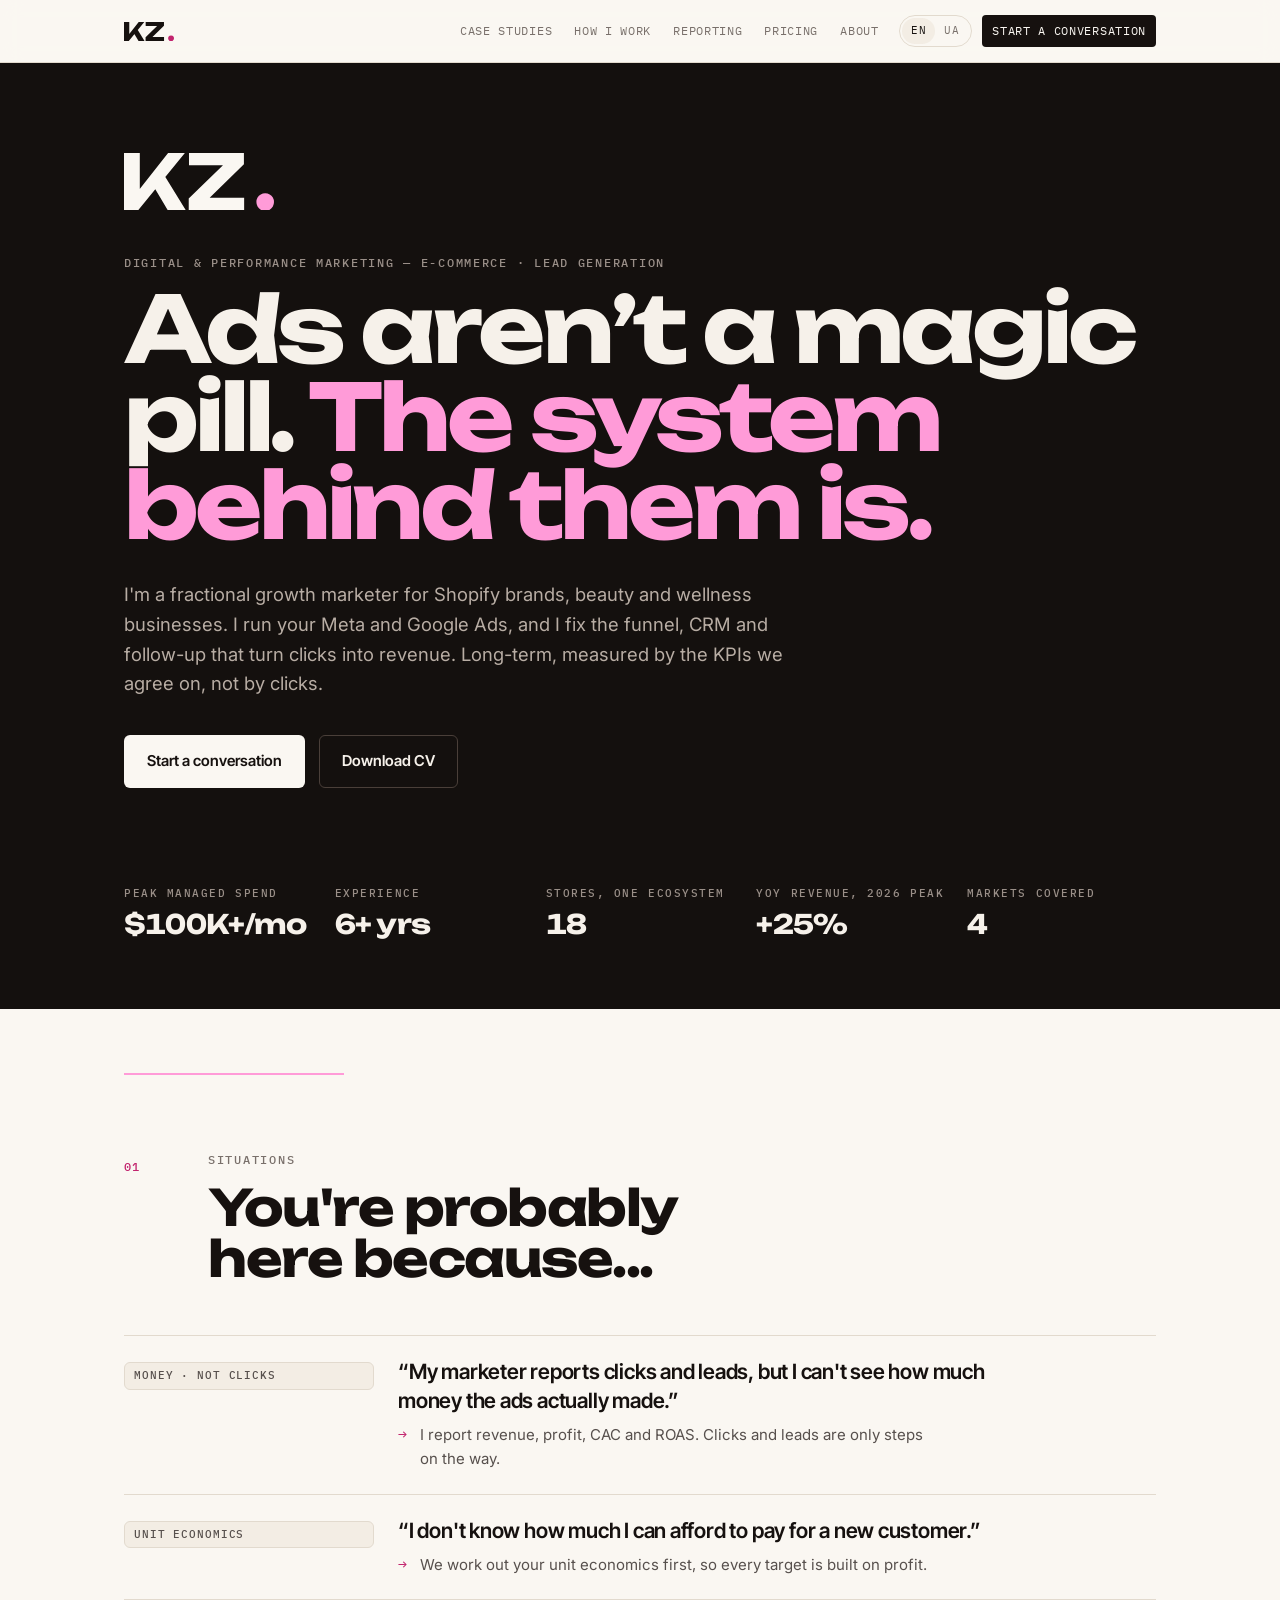
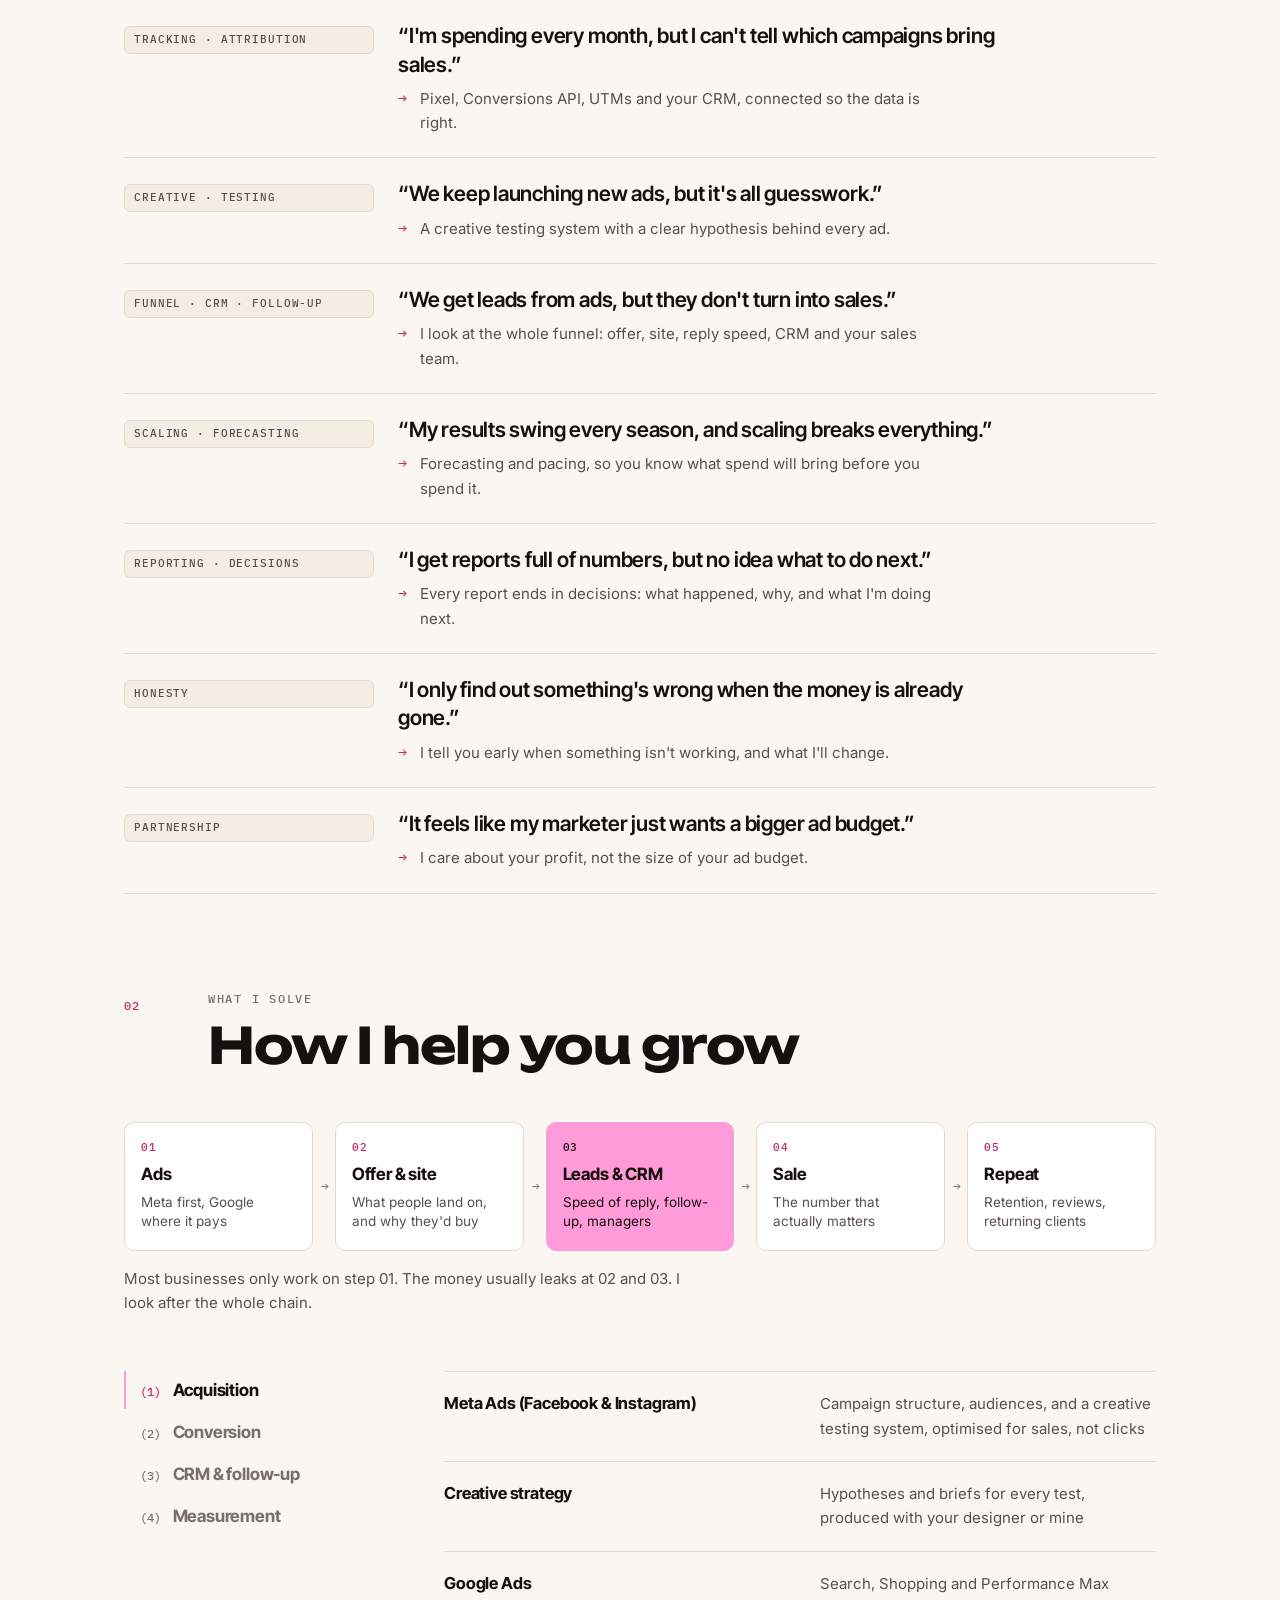
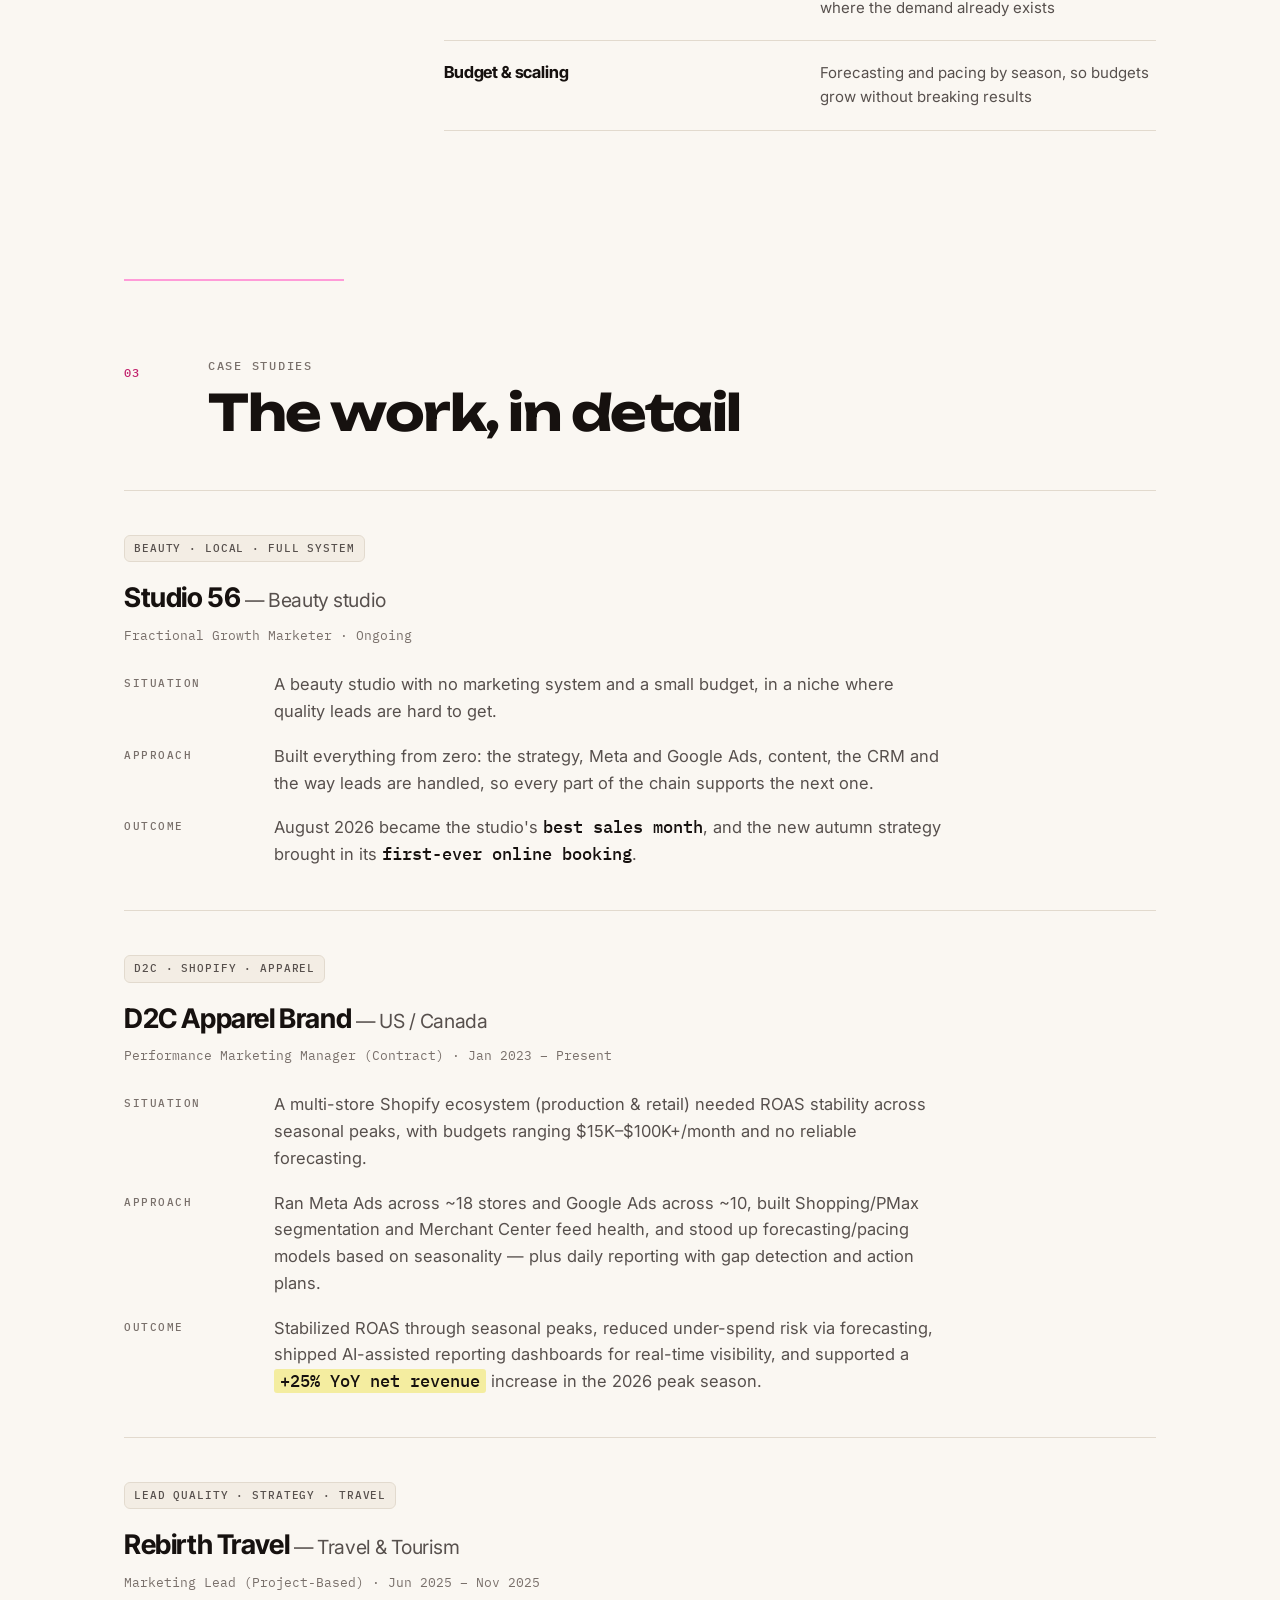
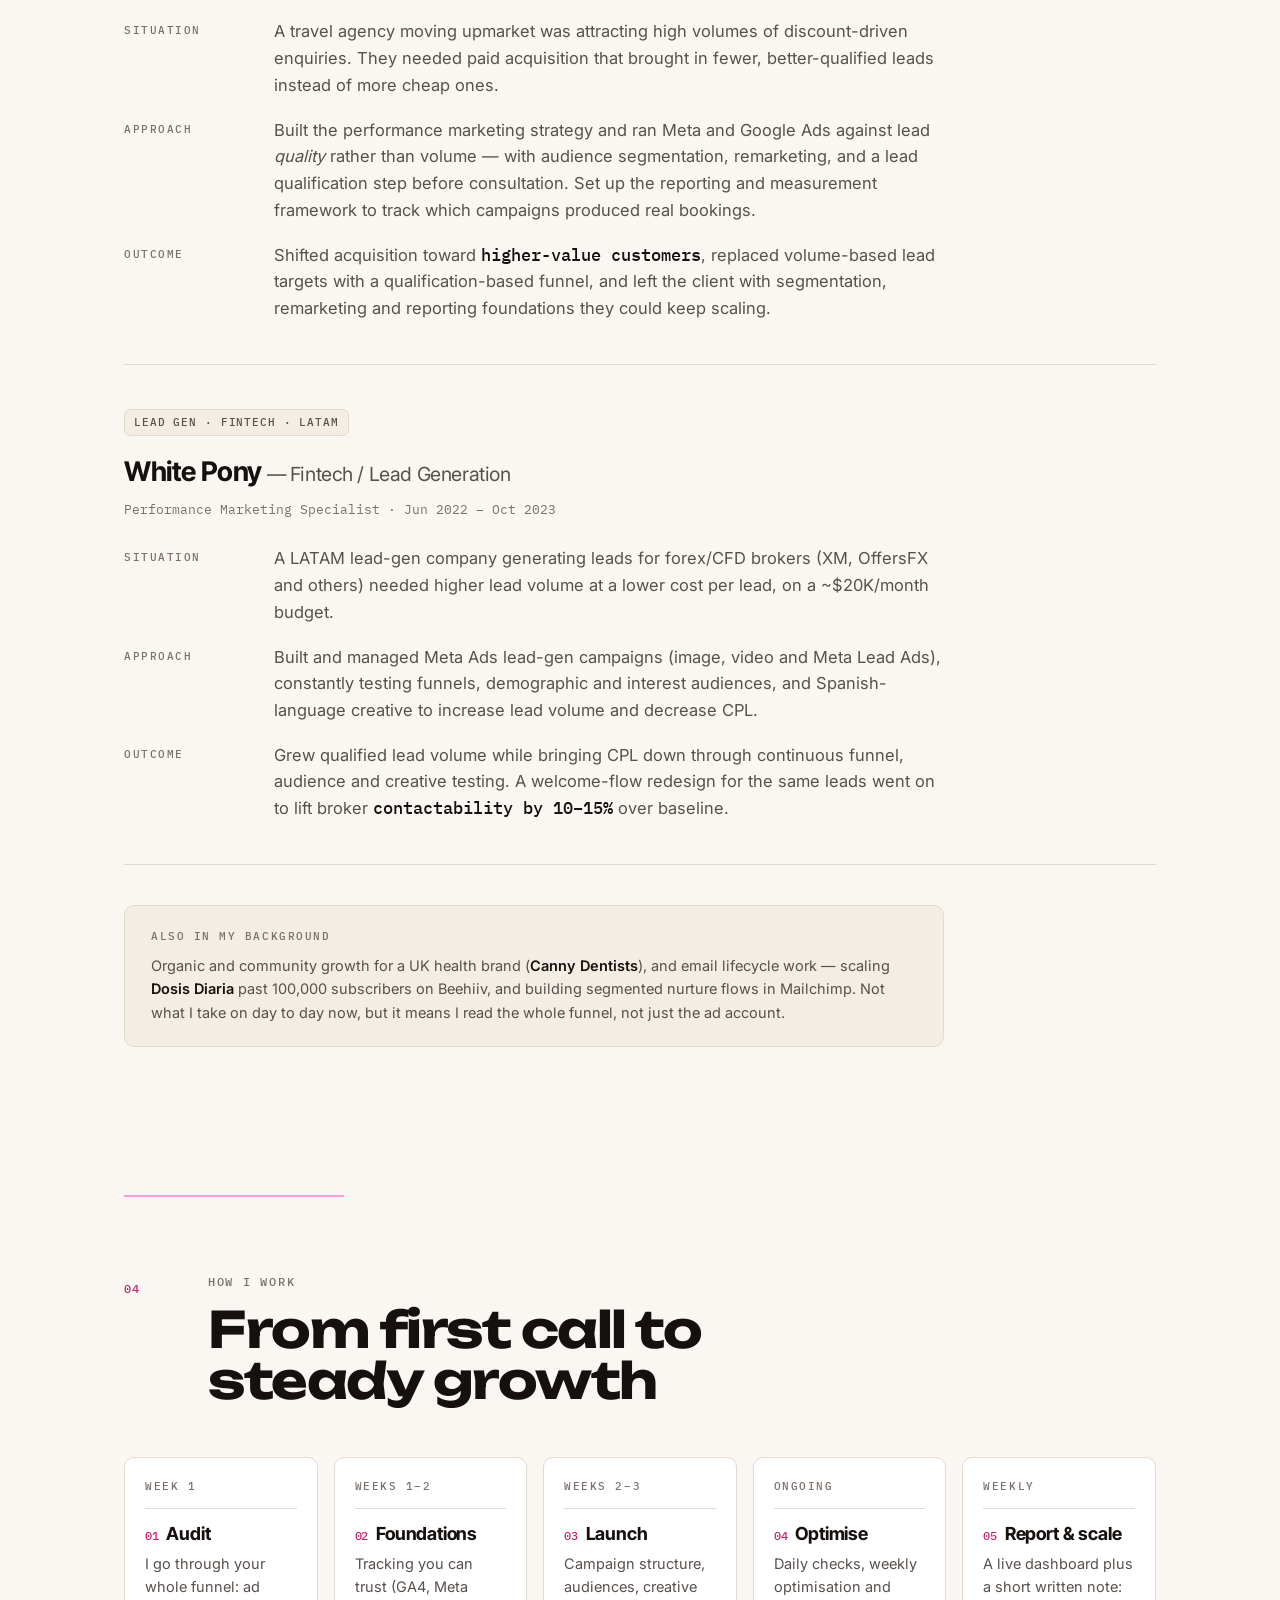
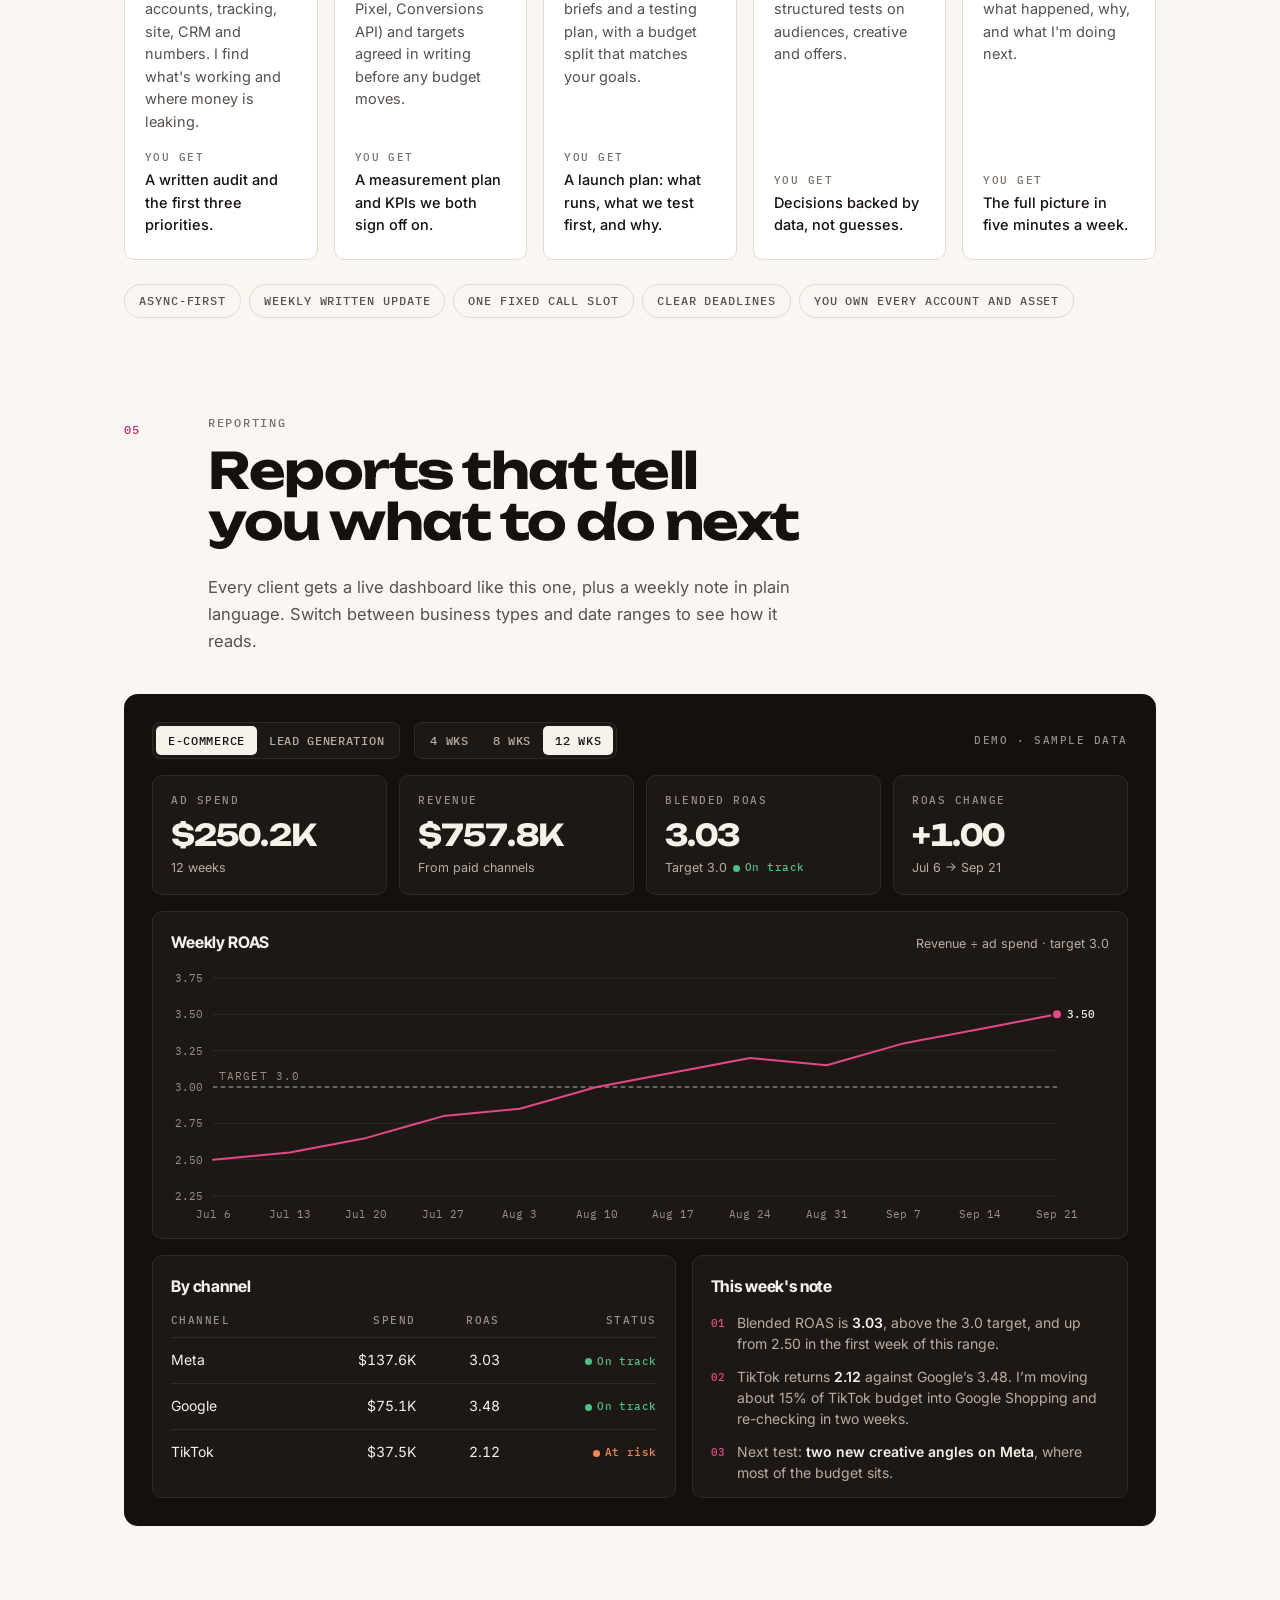
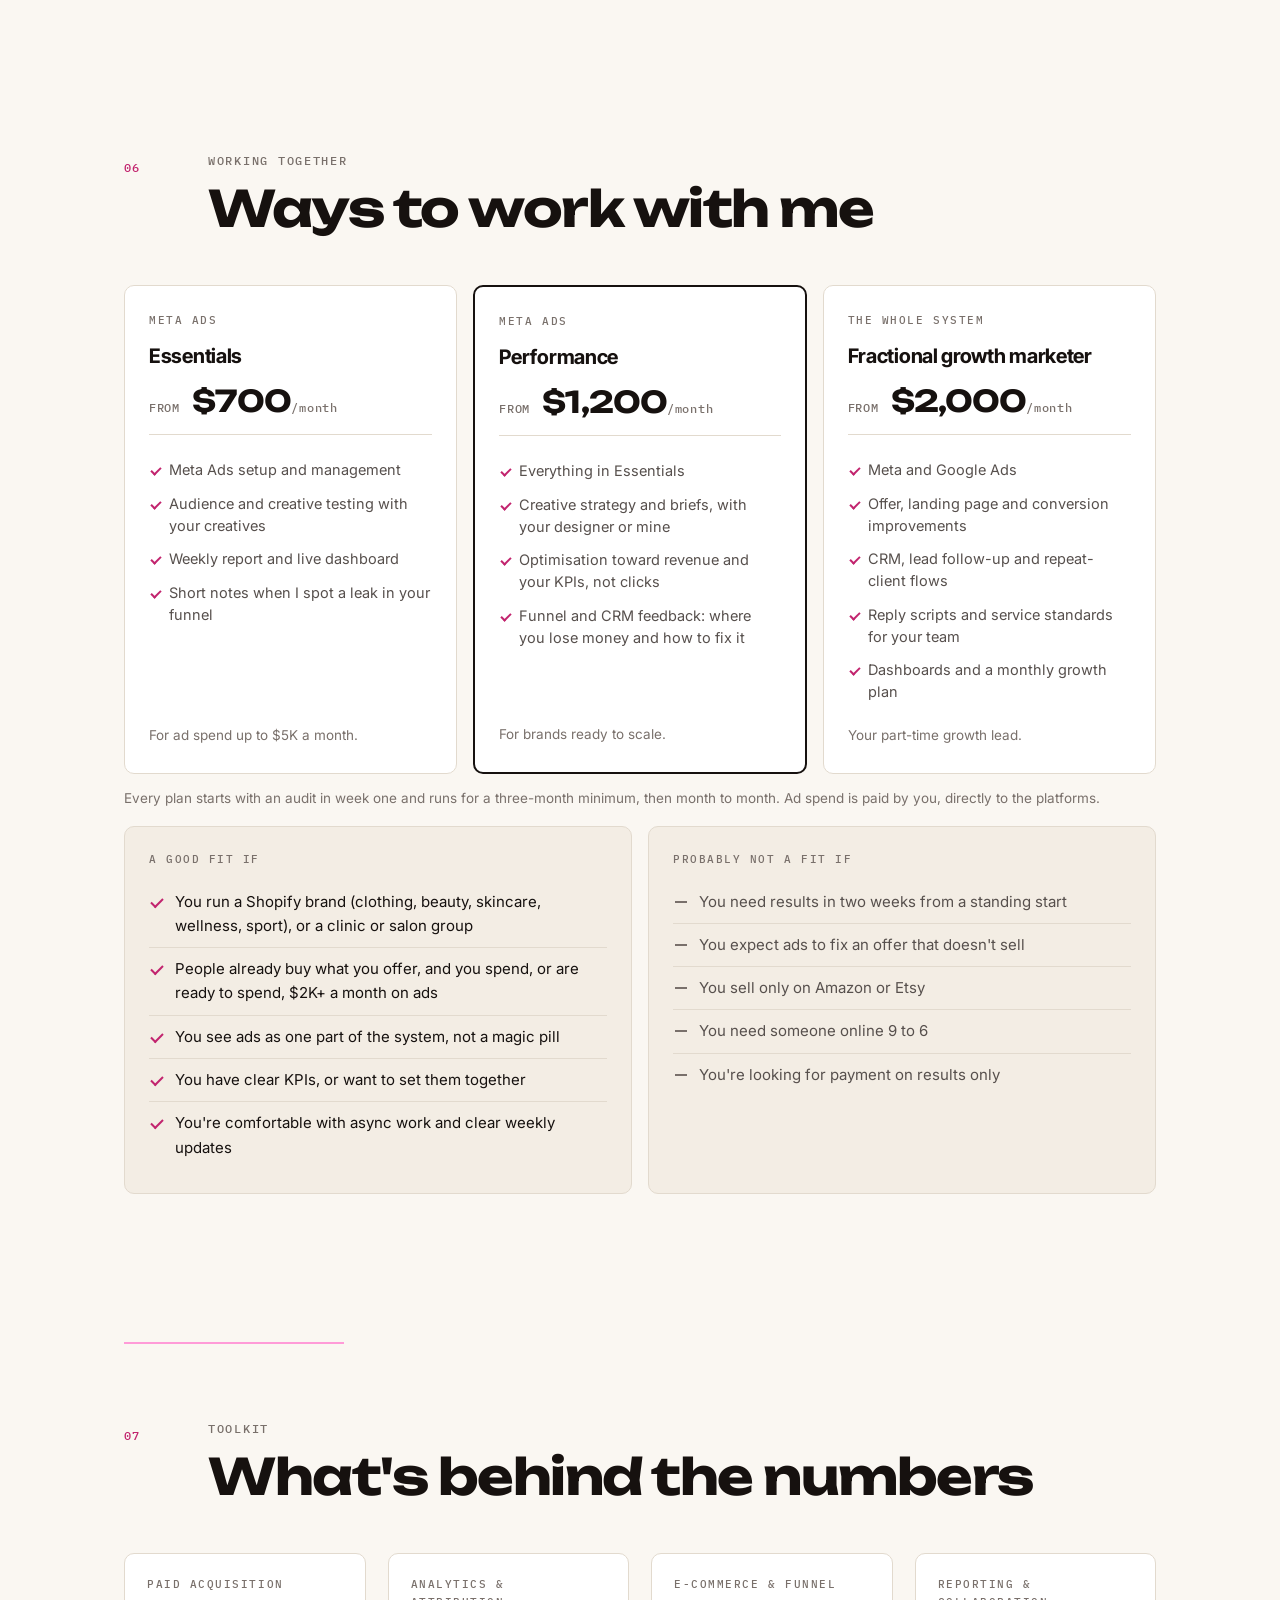
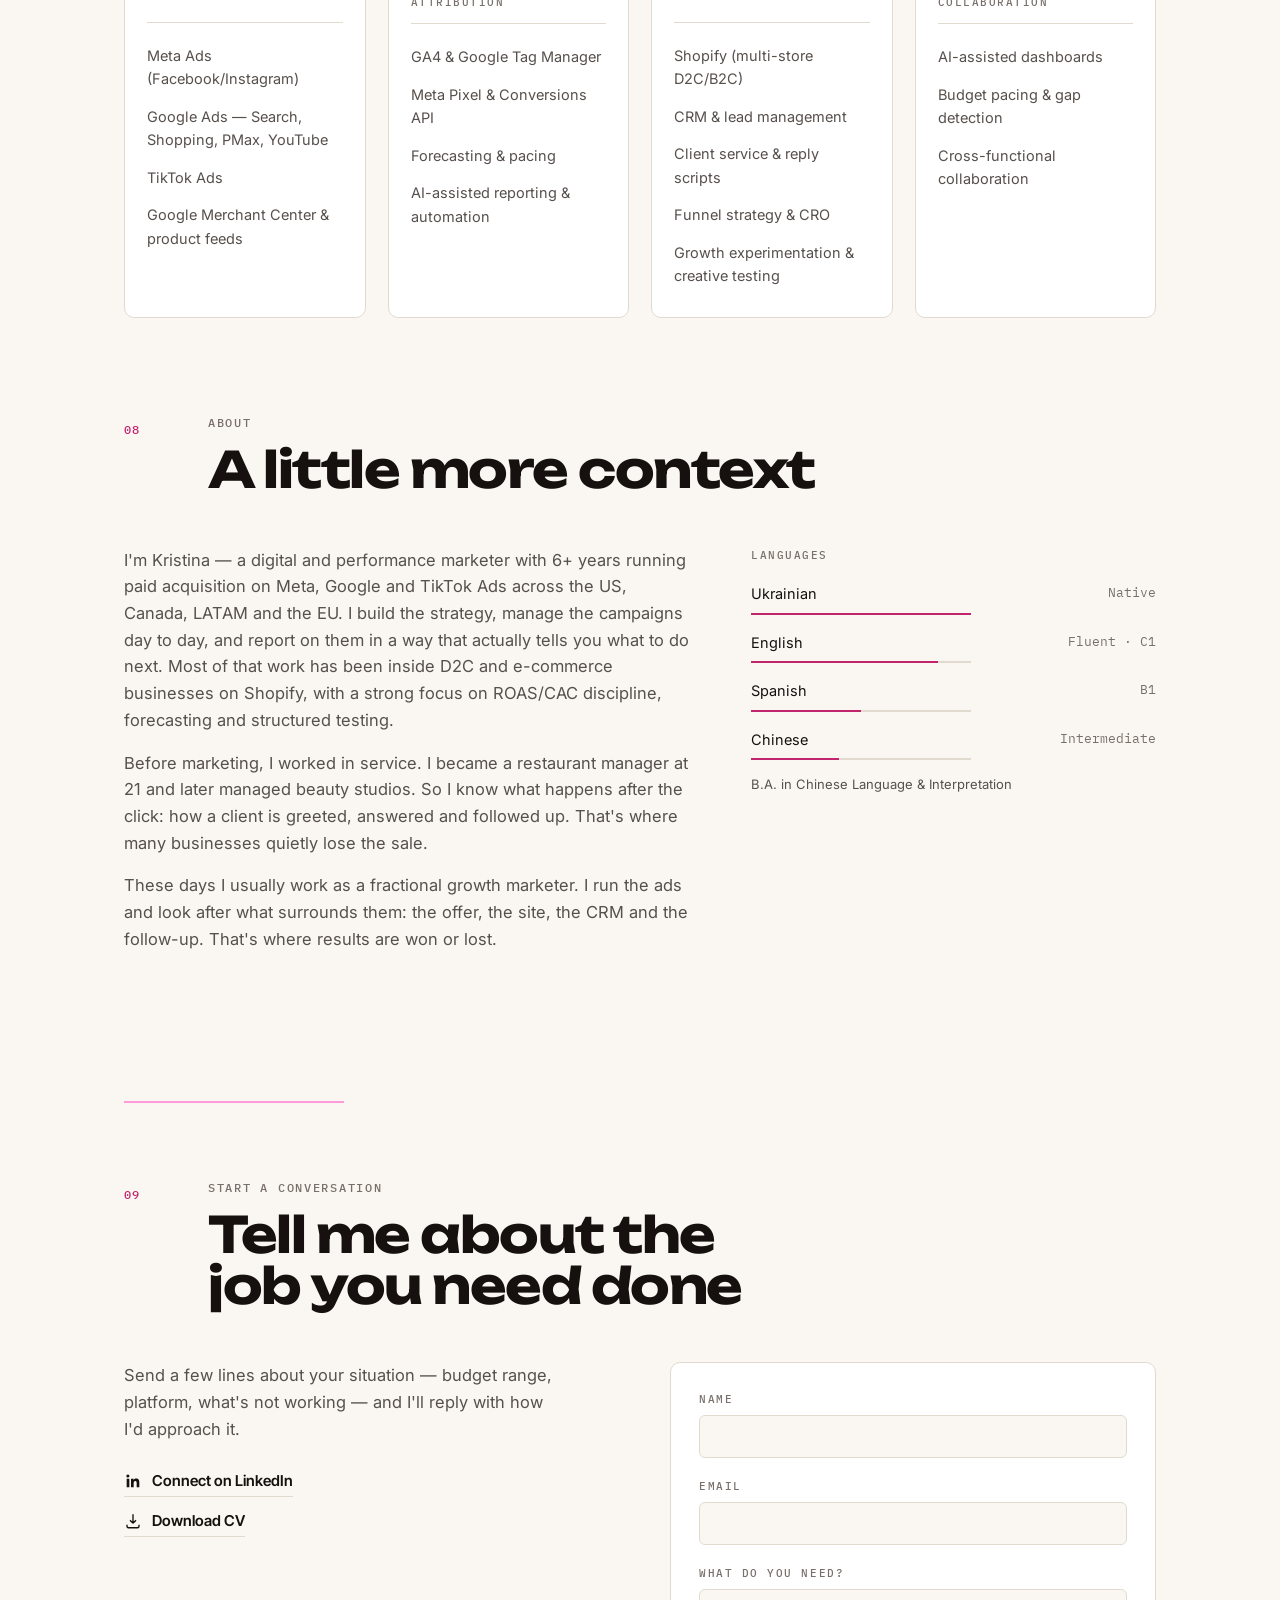
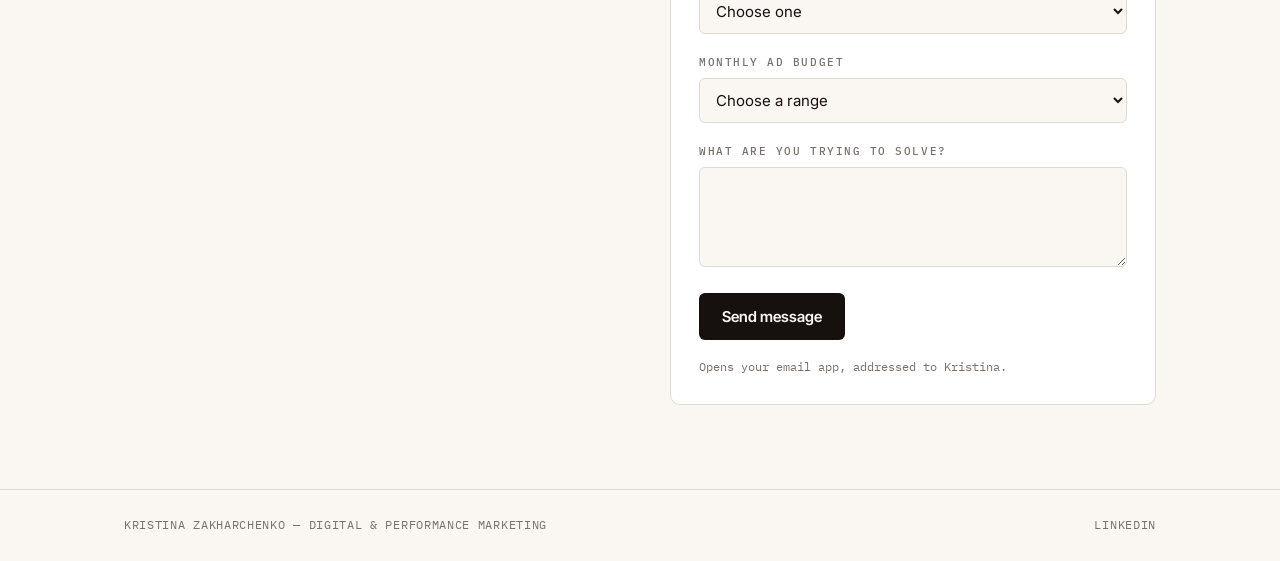
==== commit fe14e1f0: "Site: Ukrainian version with EN / UA switcher Add ua/index.html, a full Ukrainian translation of the" ====
--- a/index.html
+++ b/index.html
@@ -8,6 +8,8 @@
 <meta property="og:title" content="Kristina Zakharchenko — Digital &amp; Performance Marketing">
 <meta property="og:description" content="Ads aren't a magic pill. The system behind them is. Fractional growth marketing and Meta Ads for e-commerce and lead generation.">
 <meta property="og:type" content="website">
+<link rel="alternate" hreflang="en" href="https://kristyzakh.github.io/kristina-zakharchenko/">
+<link rel="alternate" hreflang="uk" href="https://kristyzakh.github.io/kristina-zakharchenko/ua/">
 <link rel="icon" href="brand/logo/kz-favicon-small.svg">
 <link rel="stylesheet" href="brand/tokens.css">
 <link rel="stylesheet" href="styles.css">
@@ -27,6 +29,10 @@
       <a href="#reporting">Reporting</a>
       <a href="#pricing">Pricing</a>
       <a href="#about">About</a>
+      <div class="lang-switch" aria-label="Language">
+        <a href="./" lang="en" hreflang="en" aria-current="page">EN</a>
+        <a href="ua/" lang="uk" hreflang="uk">UA</a>
+      </div>
       <a href="#contact" class="nav-cta">Start a conversation</a>
     </nav>
   </div>
--- a/styles.css
+++ b/styles.css
@@ -190,6 +190,25 @@
   transition: color 0.15s ease, background 0.15s ease;
 }
 .site-nav a:hover { color: var(--ink); background: var(--paper-2); }
+/* EN / UA switcher */
+.lang-switch {
+  display: inline-flex;
+  margin-left: 8px;
+  border: 1px solid var(--line);
+  border-radius: 999px;
+  padding: 2px;
+}
+.site-nav .lang-switch a {
+  padding: 4px 9px;
+  border-radius: 999px;
+  font-size: 11px;
+  letter-spacing: 0.08em;
+}
+.site-nav .lang-switch a[aria-current="page"] {
+  color: var(--ink);
+  background: var(--paper-2);
+}
+
 .nav-cta {
   color: var(--paper) !important;
   background: var(--ink);
@@ -1226,7 +1245,7 @@
 }
 
 @media (max-width: 640px) {
-  .site-nav a:not(.nav-cta) { display: none; }
+  .site-nav > a:not(.nav-cta) { display: none; }
   /* The header mark is already in view at this width — one KZ. per screen. */
   .hero-mark { display: none; }
   .service-row { grid-template-columns: 1fr; gap: 6px; }
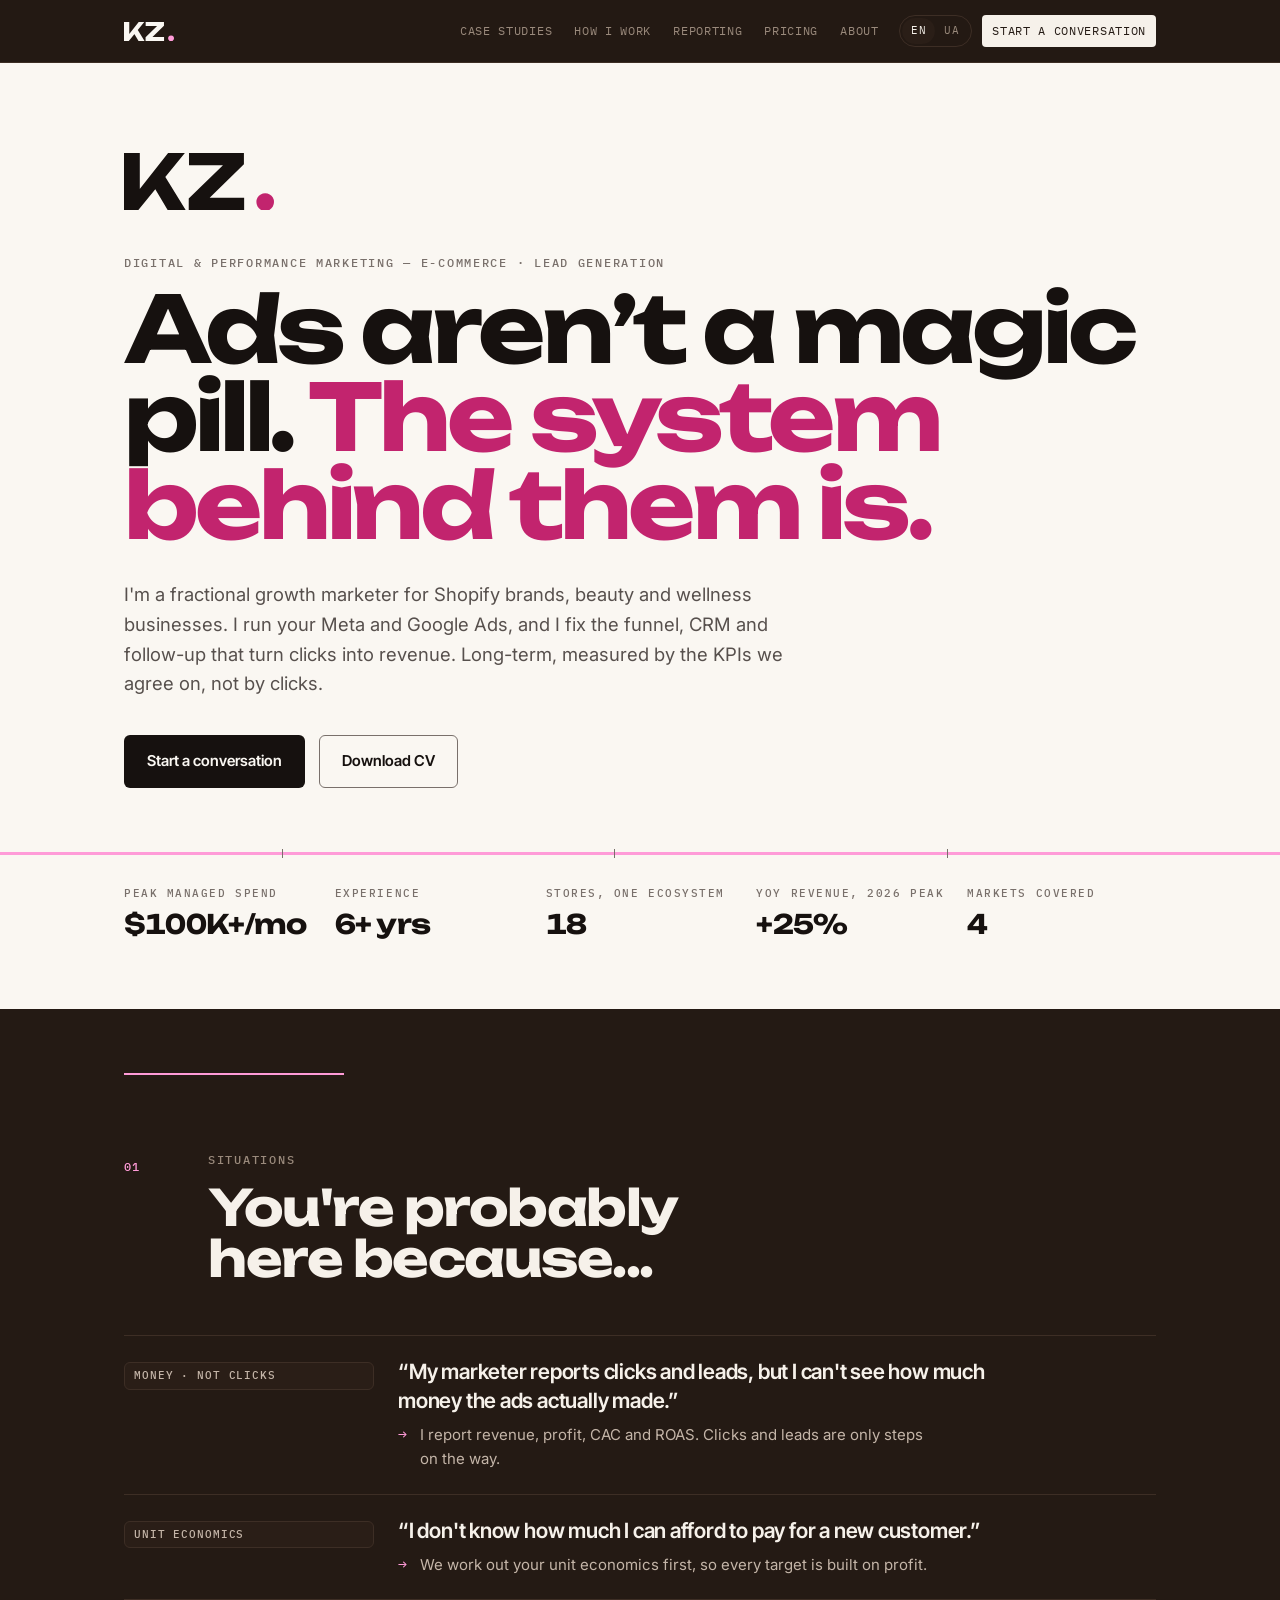
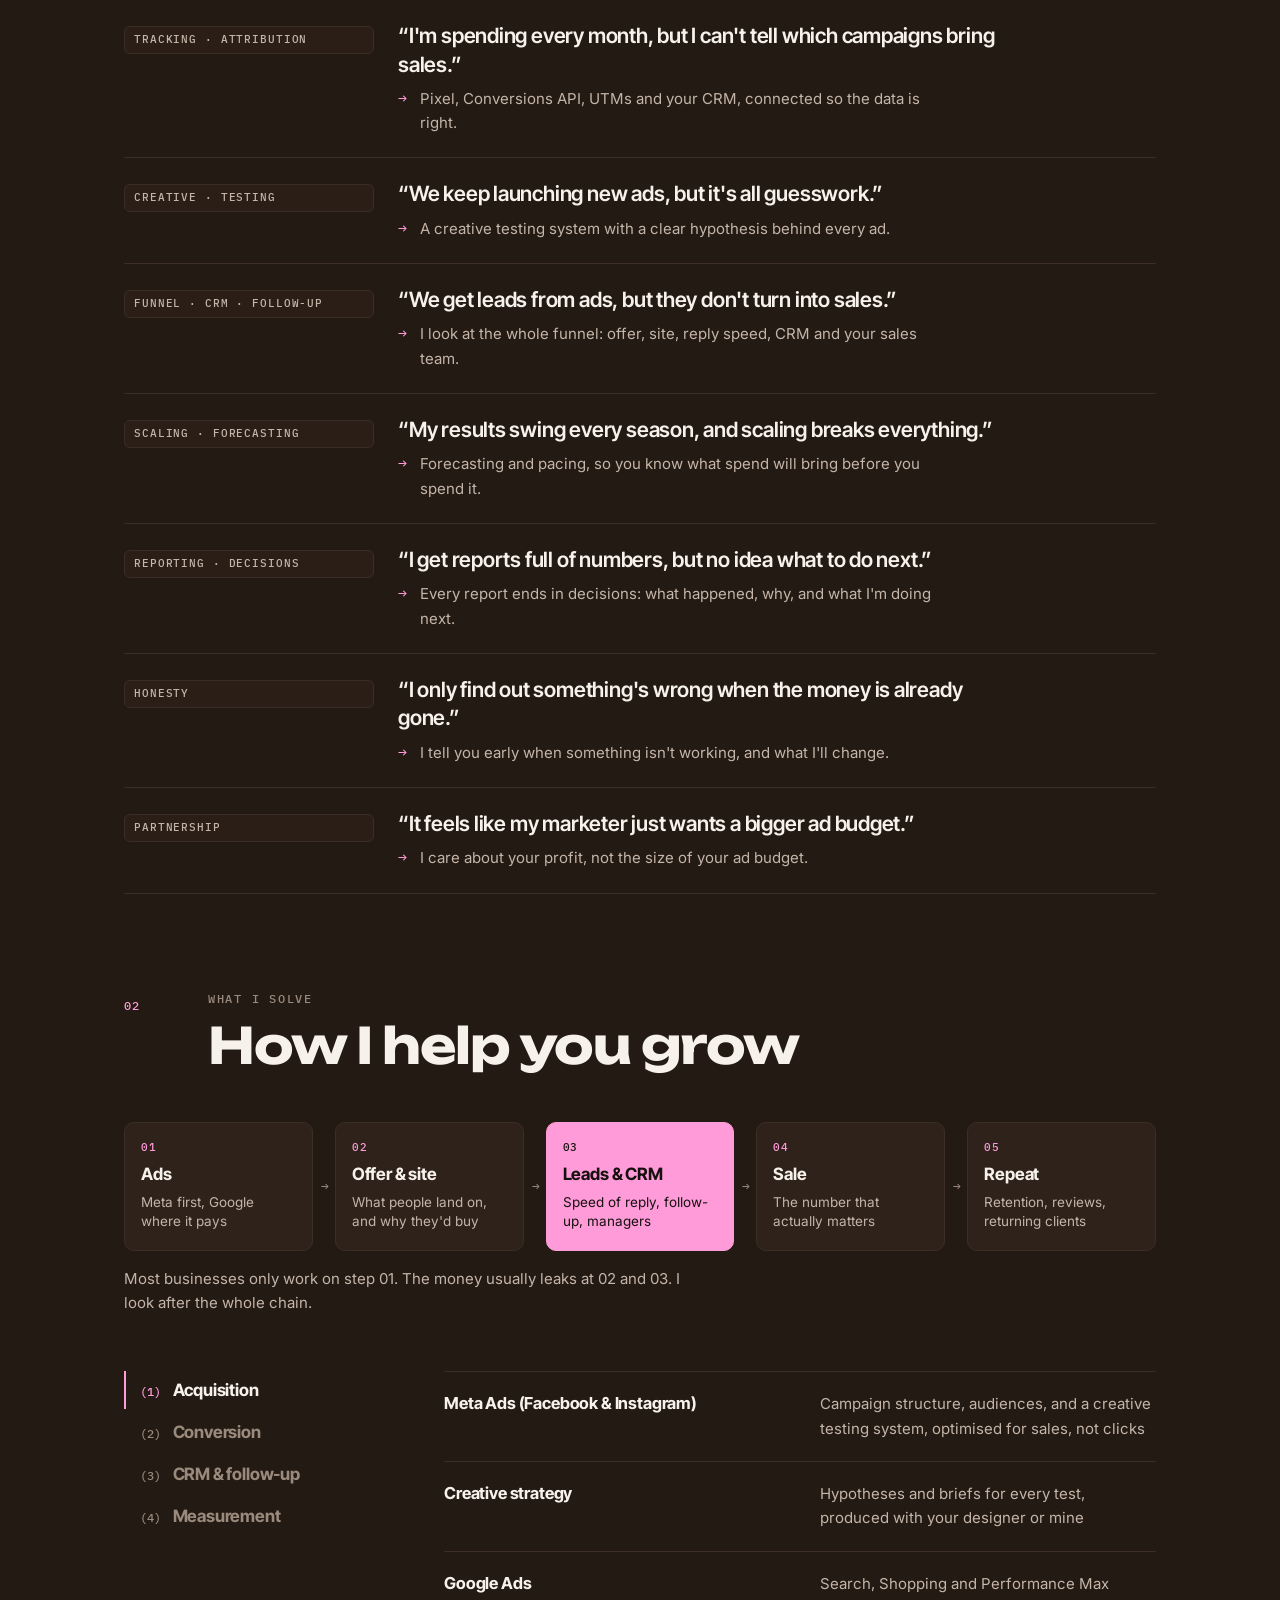
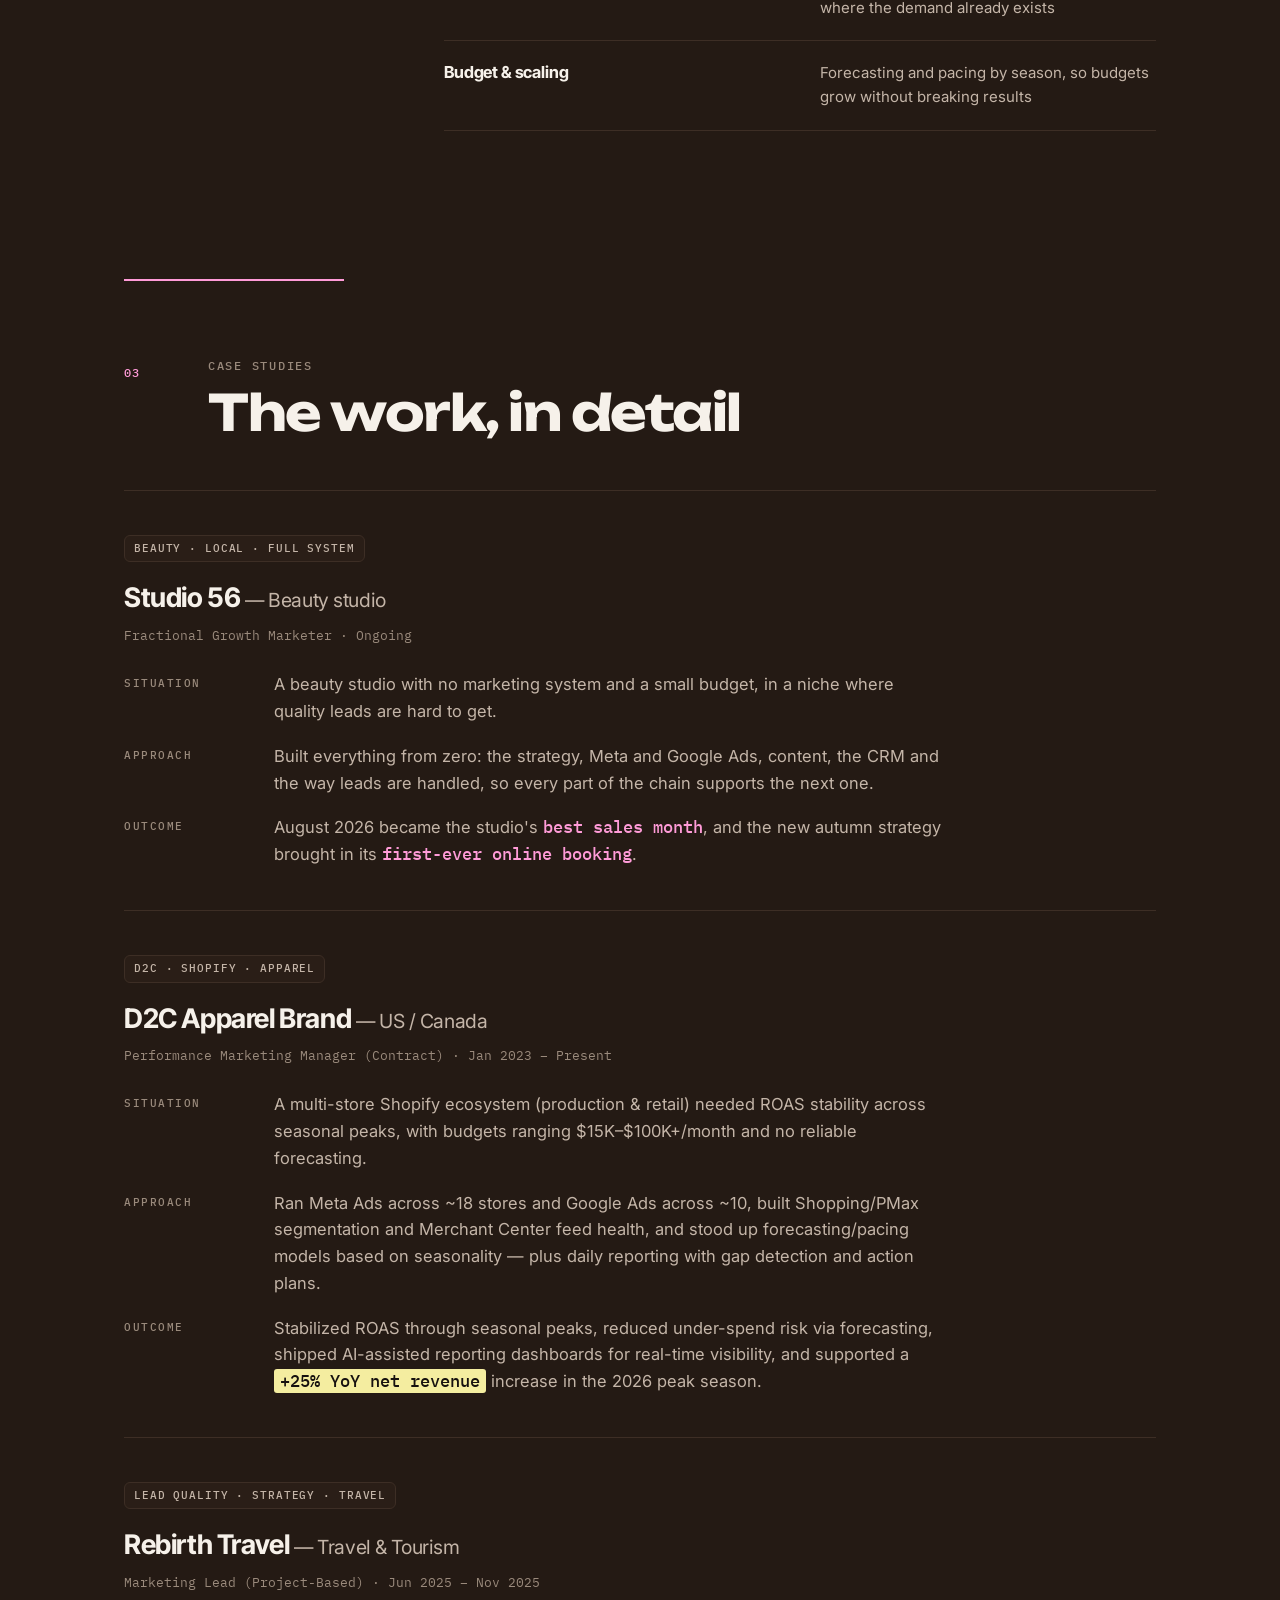
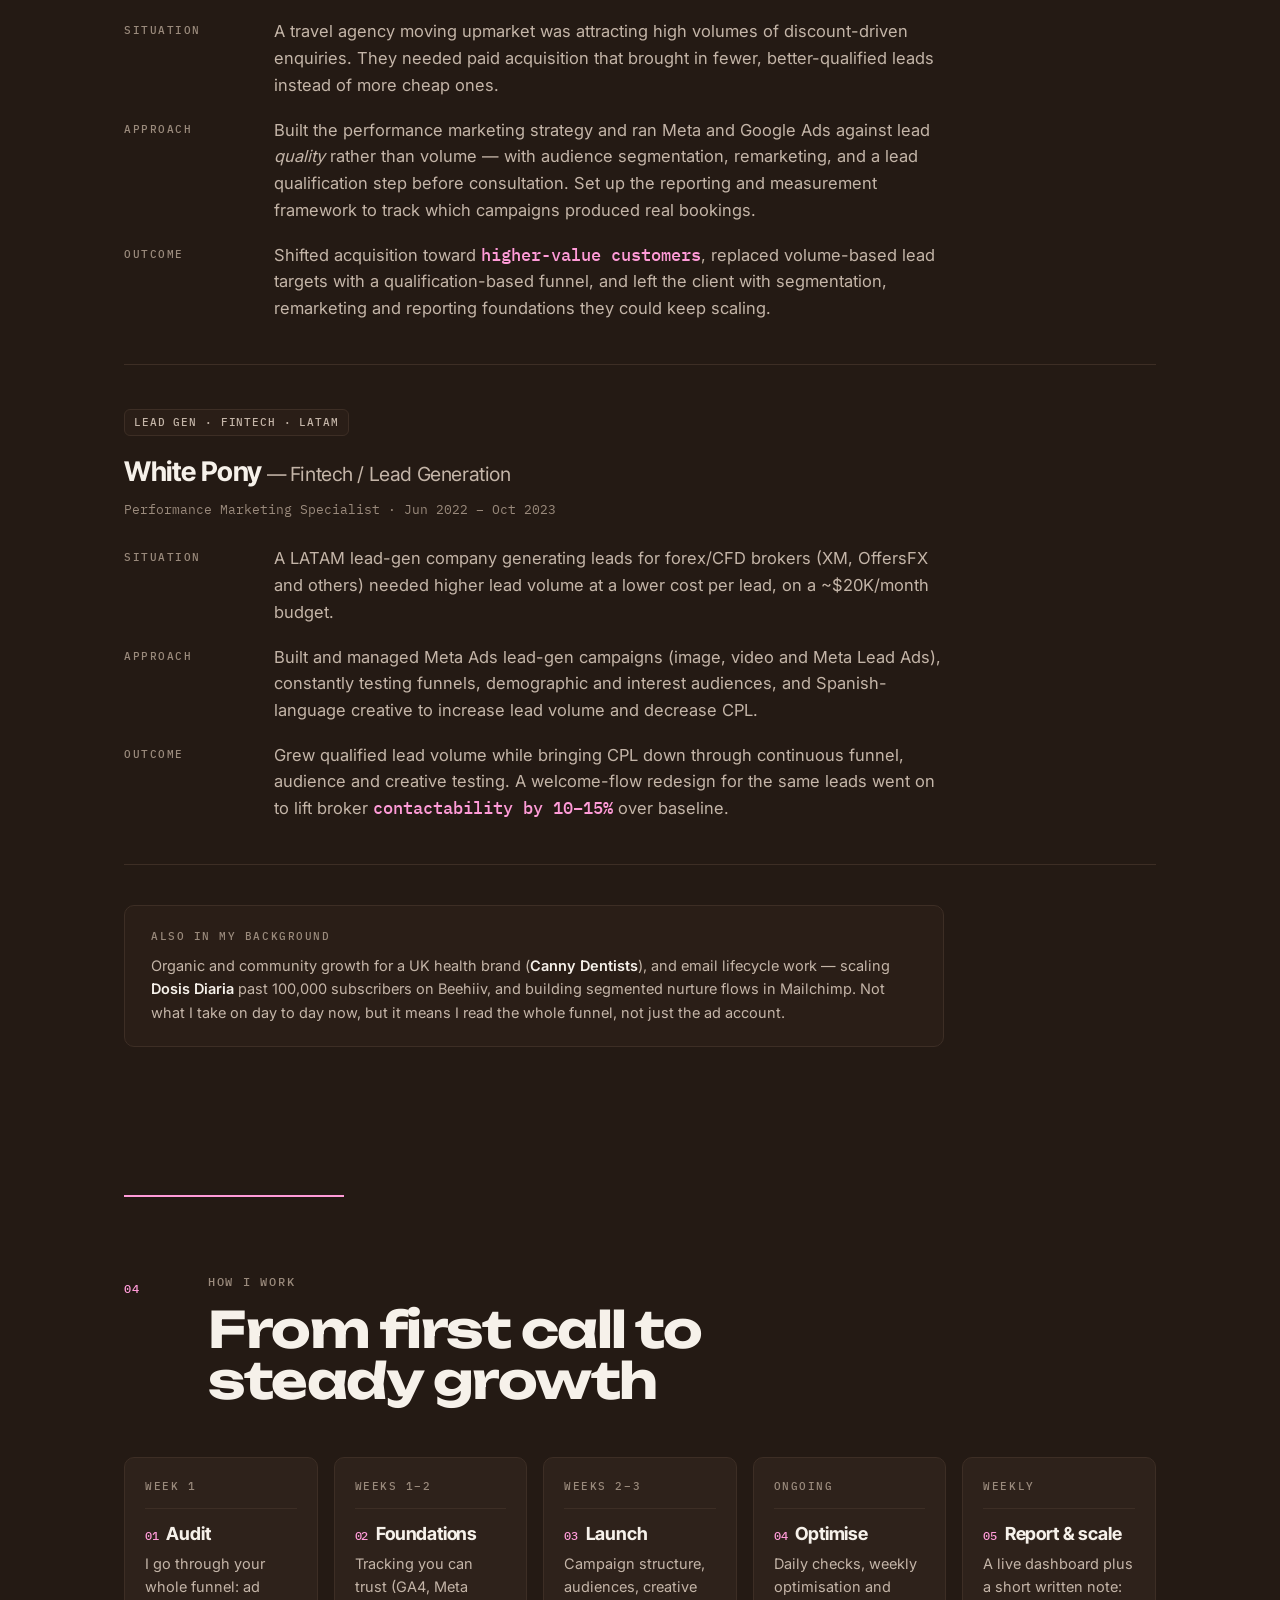
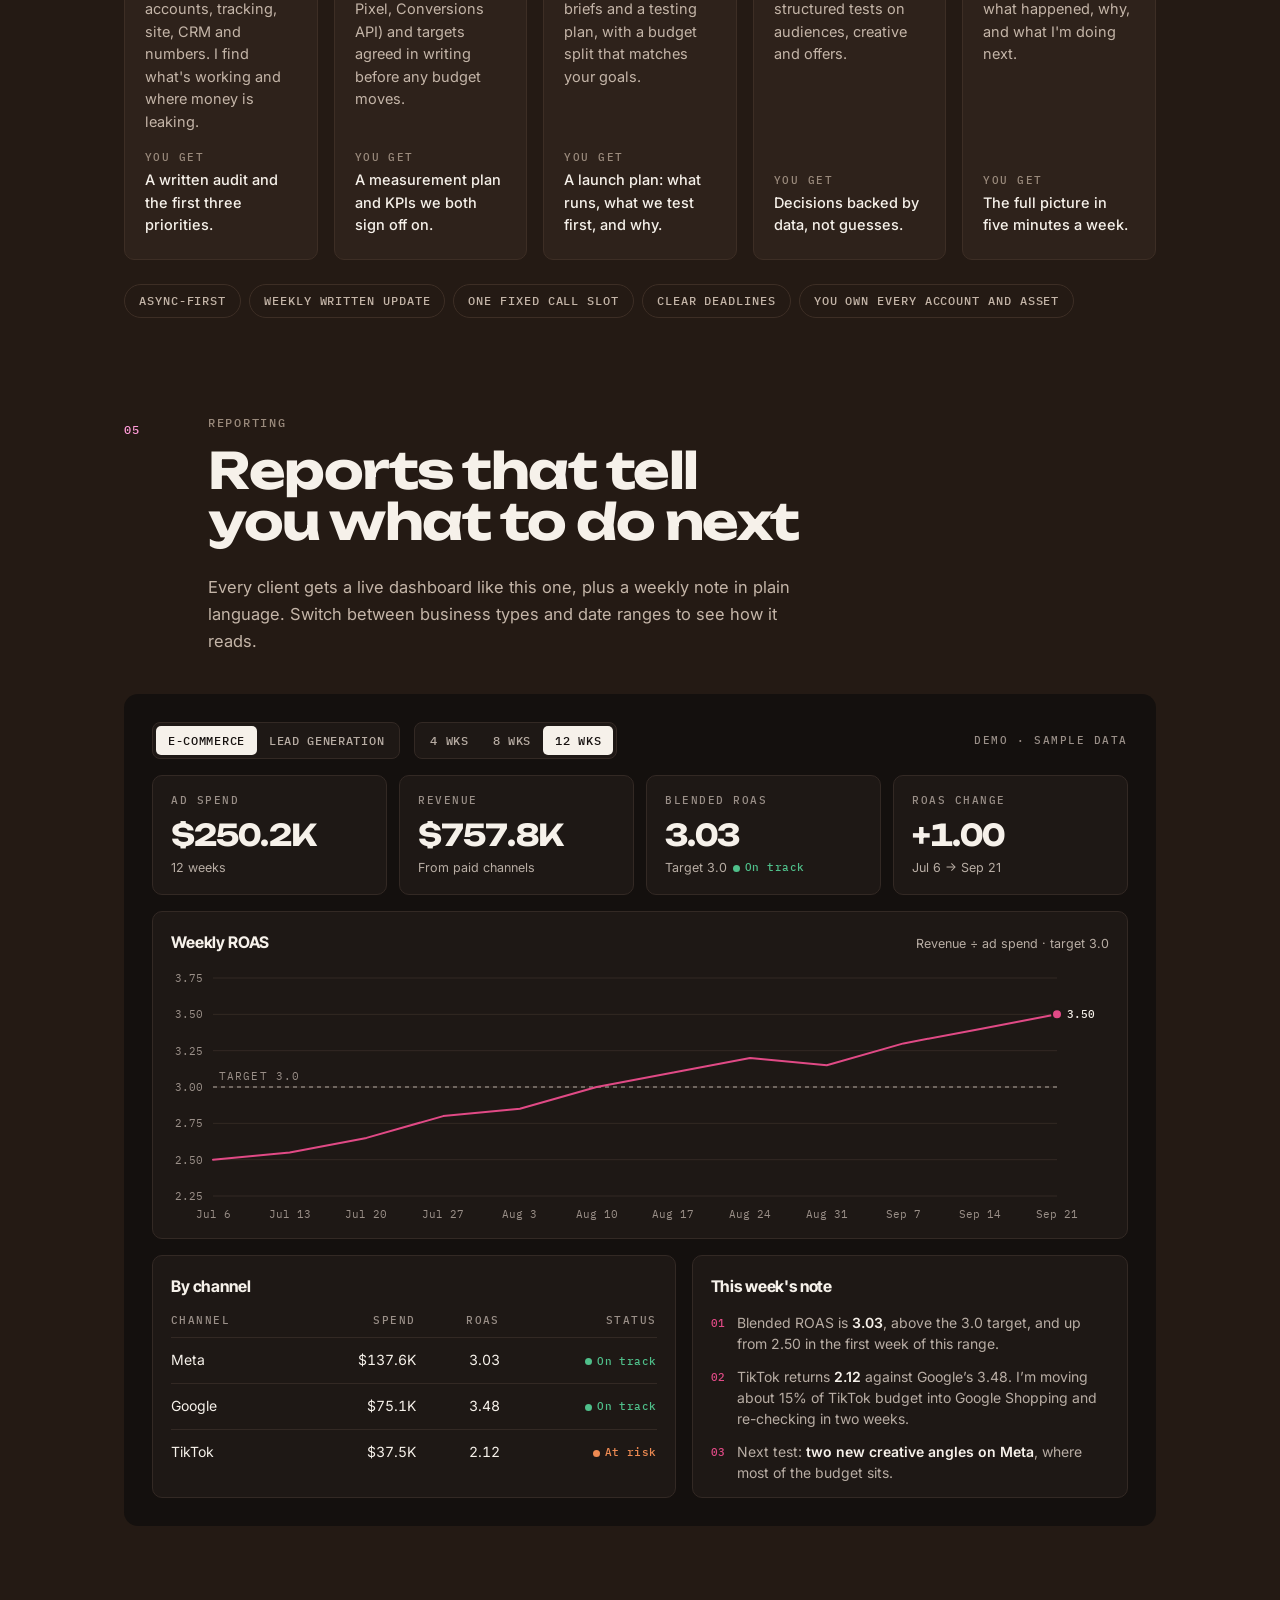
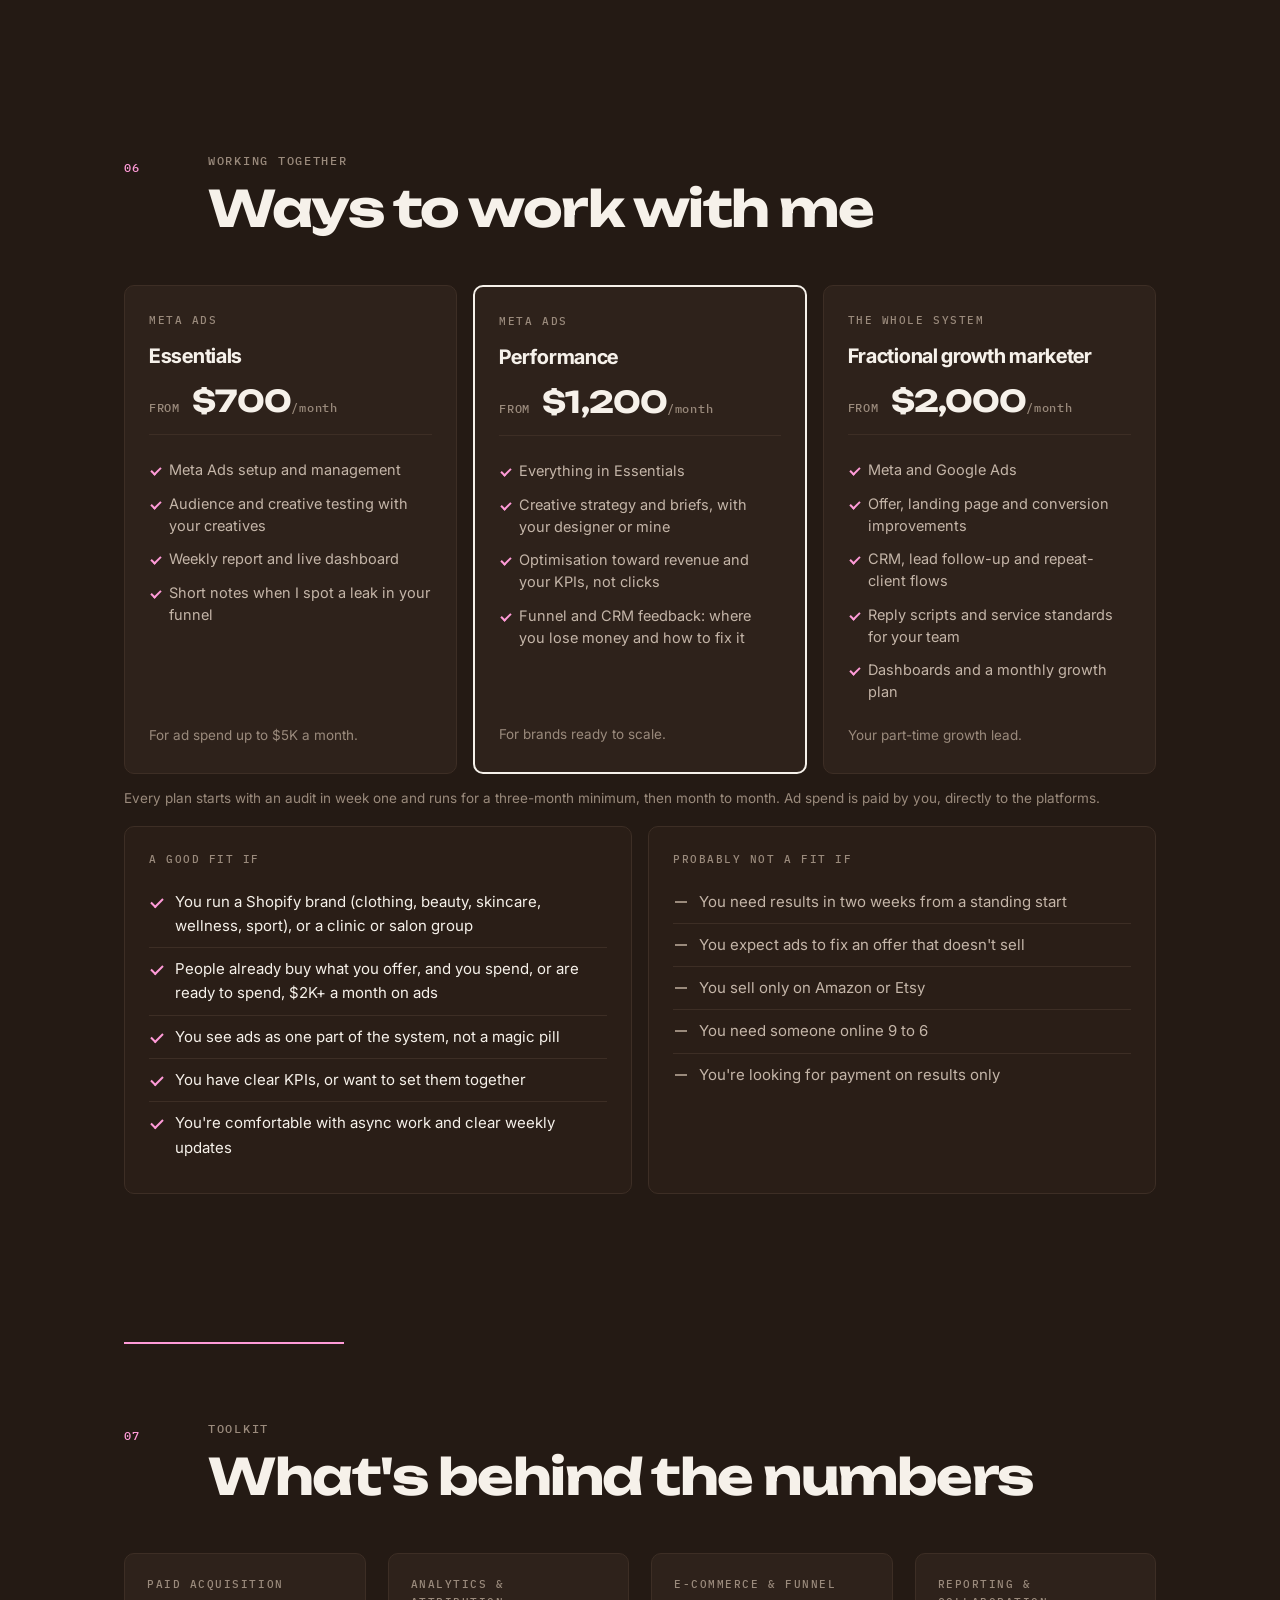
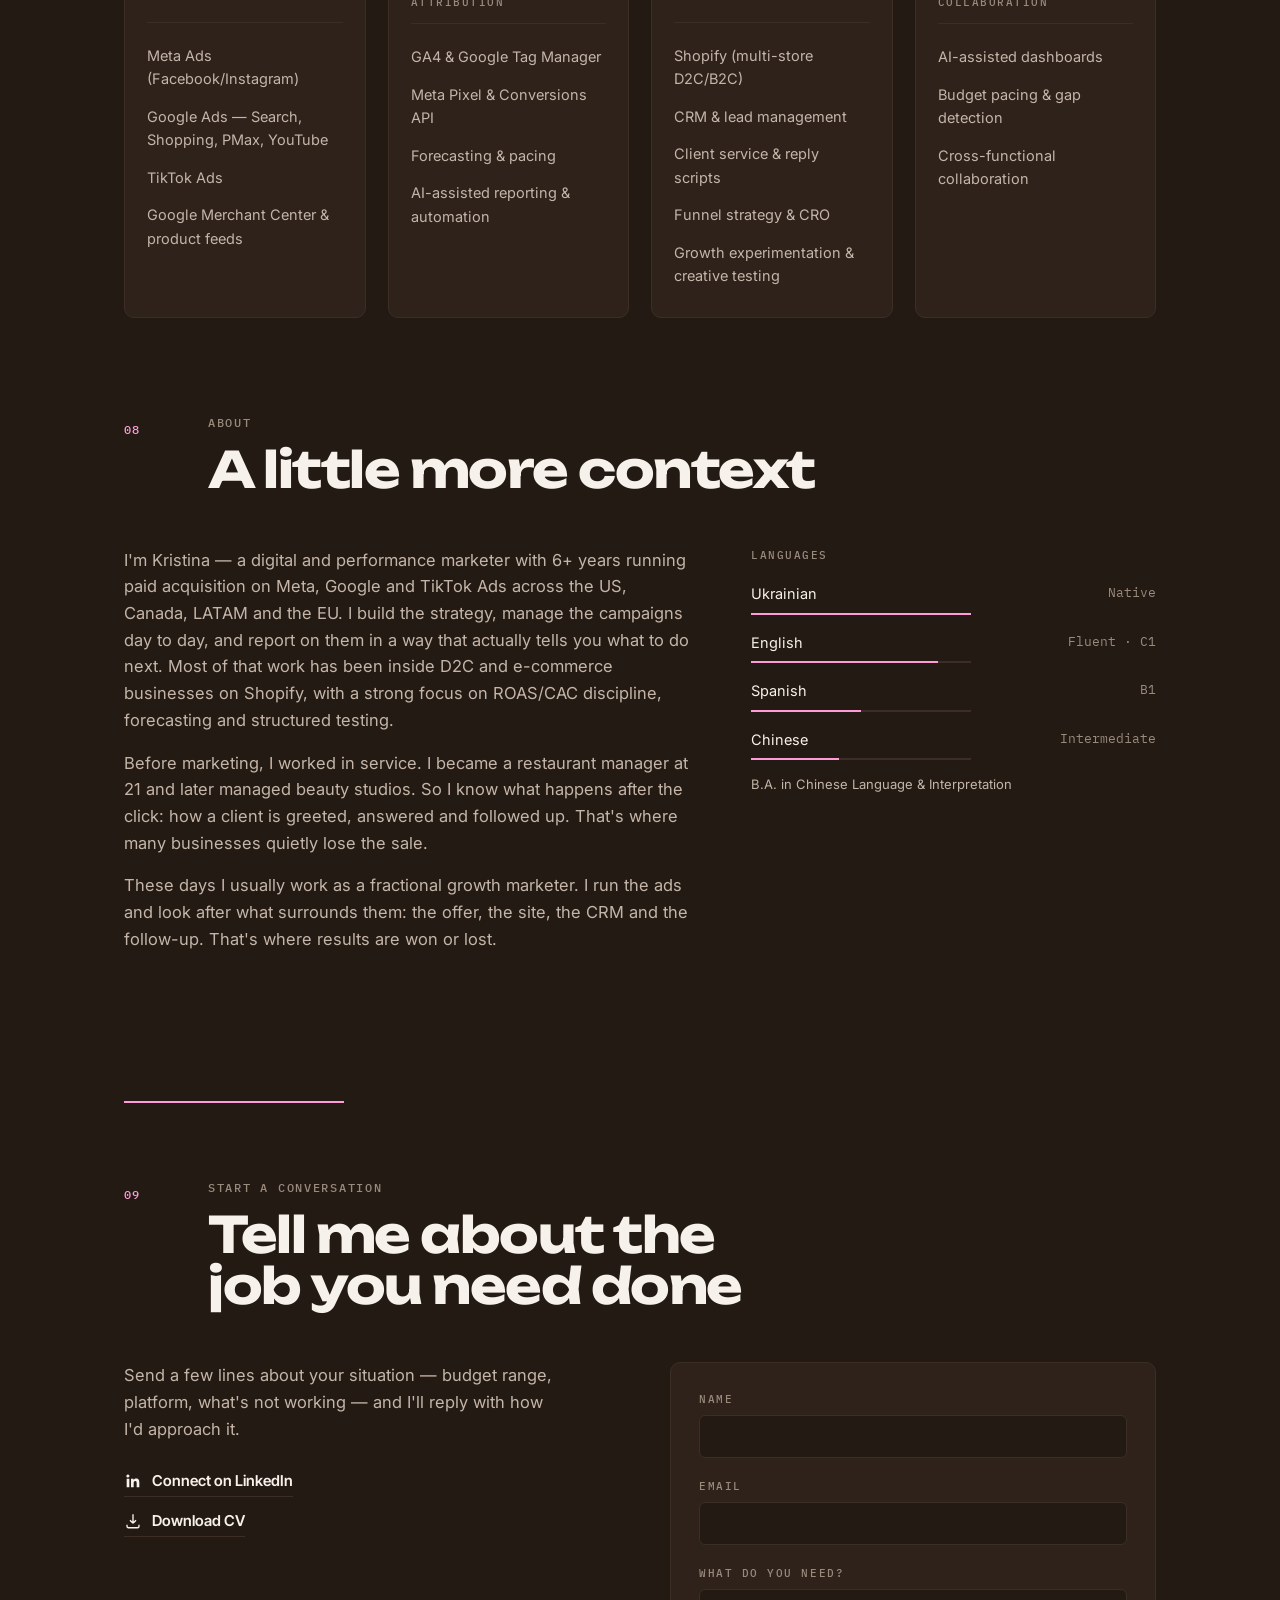
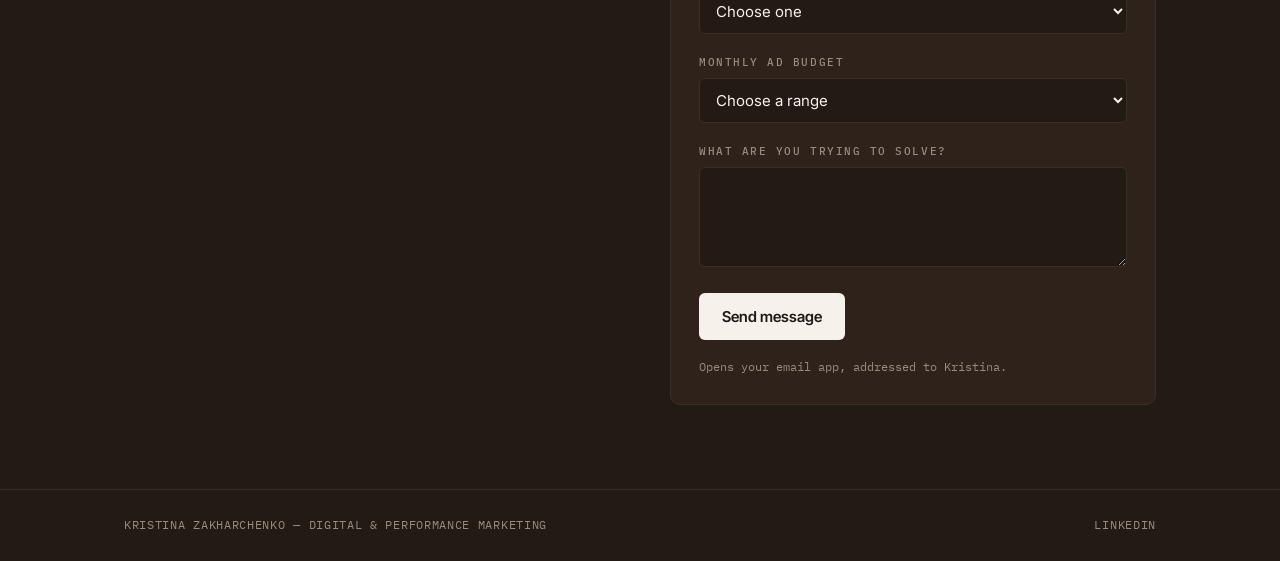
==== commit c71011a2: "Site: espresso ground, cream hero Flips the page from the cream ground to dark brown #241A14, with t" ====
--- a/index.html
+++ b/index.html
@@ -21,7 +21,7 @@
 <header class="site-header">
   <div class="wrap header-row">
     <a class="logo" href="#top" aria-label="Kristina Zakharchenko, top of page">
-      <img src="brand/logo/kz-dot-ink.svg" alt="" width="92" height="35">
+      <img src="brand/logo/kz-dot-cream.svg" alt="" width="92" height="35">
     </a>
     <nav class="site-nav" aria-label="Primary">
       <a href="#cases">Case studies</a>
@@ -43,7 +43,7 @@
   <!-- HERO -->
   <section class="hero" id="top">
     <div class="wrap">
-      <div class="hero-mark"><img src="brand/logo/kz-dot-cream.svg" alt="" width="150" height="57"></div>
+      <div class="hero-mark"><img src="brand/logo/kz-dot-ink.svg" alt="" width="150" height="57"></div>
       <p class="eyebrow">Digital &amp; performance marketing — E-commerce · Lead generation</p>
       <h1 class="hero-headline">Ads aren’t a magic pill. <em>The system behind them is.</em></h1>
       <p class="hero-sub">I'm a fractional growth marketer for Shopify brands, beauty and wellness businesses. I run your Meta and Google Ads, and I fix the funnel, CRM and follow-up that turn clicks into revenue. Long-term, measured by the KPIs we agree on, not by clicks.</p>
--- a/styles.css
+++ b/styles.css
@@ -6,22 +6,51 @@
    =========================================================================== */
 
 :root {
-  /* Surfaces */
-  --paper:      var(--kz-paper);
-  --paper-2:    var(--kz-paper-2);
-  --surface:    #FFFFFF;
-  --line:       var(--kz-line);
-
-  /* Text */
-  --ink:        var(--kz-ink);
-  --ink-2:      var(--kz-graphite);
-  --ink-3:      var(--kz-smoke);
-
-  /* Accent */
-  --accent:     var(--kz-magenta);
-  --accent-deep:var(--kz-magenta-deep);
+  /* -------------------------------------------------------------------
+     ESPRESSO GROUND — site-level override, Sept 2026.
+     The site runs on a dark brown ground; brand/tokens.css is untouched and
+     still describes the cream system the brand book documents. Reconcile the
+     two before the next deck or proposal goes out, or revert by restoring the
+     var(--kz-*) mappings below.
+
+     --ink and --paper are a FIGURE/GROUND PAIR, always used together
+     (background:var(--ink); color:var(--paper) and vice versa). Swapping both
+     inverts the whole site coherently — which is why --ink now holds cream.
+     Read them as "the page" and "what contrasts it", not as literal colours.
+     ------------------------------------------------------------------- */
+
+  /* Native select popups, scrollbars and Chrome's autofill follow this.
+     Without it they render light on the dark form and look broken. */
+  color-scheme: dark;
+
+  /* Surfaces — the espresso page */
+  --paper:      #241A14;   /* page ground        15.2:1 against --ink */
+  --paper-2:    #2A1E17;   /* panels, nav hover */
+  --surface:    #2E221B;   /* cards */
+  --line:       #3D2E25;
+
+  /* Text — cream figure on the espresso ground */
+  --ink:        #F6F1EA;   /* primary text       15.2:1 */
+  --ink-2:      #C4B5A8;   /* secondary          8.5:1  */
+  --ink-3:      #9A8A7C;   /* labels, captions   4.9:1  */
+
+  /* Accent — bubblegum, which only becomes readable type on a dark ground.
+     Magenta #C2246E manages just 3.1:1 here, so it cannot be used. */
+  --accent:     var(--kz-bubble);
+  --accent-deep:#FFC4E6;
+
+  /* Hero — the light block that inverts the page, so the top still snaps */
+  --hero-bg:     var(--kz-paper);
+  --hero-text:   var(--kz-ink);
+  --hero-text-2: var(--kz-graphite);
+  --hero-text-3: var(--kz-smoke);
+  --hero-line:   var(--kz-line);
+  --hero-accent: var(--kz-magenta);  /* bubblegum is 1.8:1 on cream — unusable */
   --fill-pink:  var(--kz-bubble);
   --fill-yellow:var(--kz-butter);
+  /* Bubblegum and butter are the same colour whichever ground the page uses,
+     so text on them is ALWAYS literal ink — never var(--ink), which inverts. */
+  --on-fill:    var(--kz-ink);
 
   /* Ink ground */
   --ink-bg:     var(--kz-ink-bg);
@@ -145,7 +174,7 @@
 }
 /* The one yellow spark on the page — the number that matters most. */
 .stat--spark {
-  color: var(--ink);
+  color: var(--on-fill);
   background: var(--fill-yellow);
   padding: 1px 6px;
   border-radius: 3px;
@@ -241,13 +270,14 @@
 }
 .btn-ghost:hover { border-color: var(--ink); }
 
-/* ===== Hero — the ink cover ===== */
+/* ===== Hero — the cream cover, inverted against the espresso page ===== */
 .hero {
-  background: var(--ink-bg);
-  color: var(--ink-text);
+  color-scheme: light;
+  background: var(--hero-bg);
+  color: var(--hero-text);
   padding: clamp(48px, 7vw, 92px) 0 0;
 }
-.hero .eyebrow { color: #9A8F88; }
+.hero .eyebrow { color: var(--hero-text-3); }
 
 .hero-mark { width: clamp(104px, 14vw, 150px); margin-bottom: clamp(28px, 4vw, 44px); }
 .hero-mark img { width: 100%; height: auto; display: block; }
@@ -262,12 +292,14 @@
   max-width: 15ch;
   text-wrap: balance;
 }
-/* Bubblegum as type is allowed only here: very large, on an ink ground. */
-.hero-headline em { font-style: normal; color: var(--fill-pink); }
+/* The hero ground is cream, so the emphasis takes magenta. Bubblegum is
+   1.8:1 here — it stays a fill. On the espresso page below, the rule flips
+   and bubblegum becomes the readable accent. */
+.hero-headline em { font-style: normal; color: var(--hero-accent); }
 
 .hero-sub {
   font-size: clamp(16px, 1.5vw, 18.5px);
-  color: var(--ink-text-2);
+  color: var(--hero-text-2);
   max-width: 58ch;
   margin: 0 0 clamp(26px, 3.4vw, 36px);
 }
@@ -278,10 +310,10 @@
   flex-wrap: wrap;
   margin-bottom: clamp(40px, 6vw, 64px);
 }
-.hero .btn-primary { background: var(--paper); color: var(--ink); }
-.hero .btn-primary:hover { background: var(--fill-pink); color: var(--ink); }
-.hero .btn-ghost { color: var(--ink-text); border-color: #4A3F39; }
-.hero .btn-ghost:hover { border-color: var(--ink-text); }
+.hero .btn-primary { background: var(--hero-text); color: var(--hero-bg); }
+.hero .btn-primary:hover { background: var(--fill-pink); color: var(--on-fill); }
+.hero .btn-ghost { color: var(--hero-text); border-color: var(--hero-text-3); }
+.hero .btn-ghost:hover { border-color: var(--hero-text); }
 
 /* ===== Pacing bar (structural motif, from the brand book's rule-pace) ===== */
 .pacing-bar {
@@ -307,6 +339,9 @@
   background: #6B5E57;
 }
 .pacing-bar--sm { max-width: 220px; height: 2px; background: var(--line); }
+/* The full-width pacing bar and the KPI row sit inside the cream hero. */
+.hero .pacing-bar { background: var(--hero-line); }
+.hero .pacing-tick { background: var(--hero-text-3); }
 
 .divider { padding: clamp(40px, 6vw, 64px) 0; }
 
@@ -325,7 +360,7 @@
   font-size: 11px;
   letter-spacing: 0.14em;
   text-transform: uppercase;
-  color: #9A8F88;
+  color: var(--hero-text-3);
   margin-bottom: 8px;
 }
 .kpi dd {
@@ -335,7 +370,7 @@
   font-size: clamp(19px, 2.1vw, 27px);
   letter-spacing: -0.03em;
   line-height: 1;
-  color: var(--ink-text);
+  color: var(--hero-text);
   font-variant-numeric: tabular-nums;
 }
 
@@ -431,7 +466,8 @@
 /* The leak: bubblegum as a fill, ink on top. */
 .system-flow li.is-leak { background: var(--fill-pink); border-color: var(--fill-pink); }
 .system-flow li.is-leak .flow-no,
-.system-flow li.is-leak > span:last-child { color: var(--ink); }
+.system-flow li.is-leak > span:last-child,
+.system-flow li.is-leak strong { color: var(--on-fill); }
 .flow-note {
   margin: 16px 0 clamp(36px, 5vw, 56px);
   font-size: 15px;
@@ -554,7 +590,7 @@
   padding-top: 4px;
 }
 .case-row p { margin: 0; color: var(--ink-2); }
-.case-row strong { color: var(--ink); }
+.case-row strong:not(.stat) { color: var(--ink); }
 
 /* ===== Also-in-background note ===== */
 .also {
@@ -579,7 +615,7 @@
   font-size: 14.5px;
   color: var(--ink-2);
 }
-.also-text strong { color: var(--ink); font-weight: 600; }
+.also-text strong:not(.stat) { color: var(--ink); font-weight: 600; }
 
 /* ===== Competencies ===== */
 .comp-grid {
